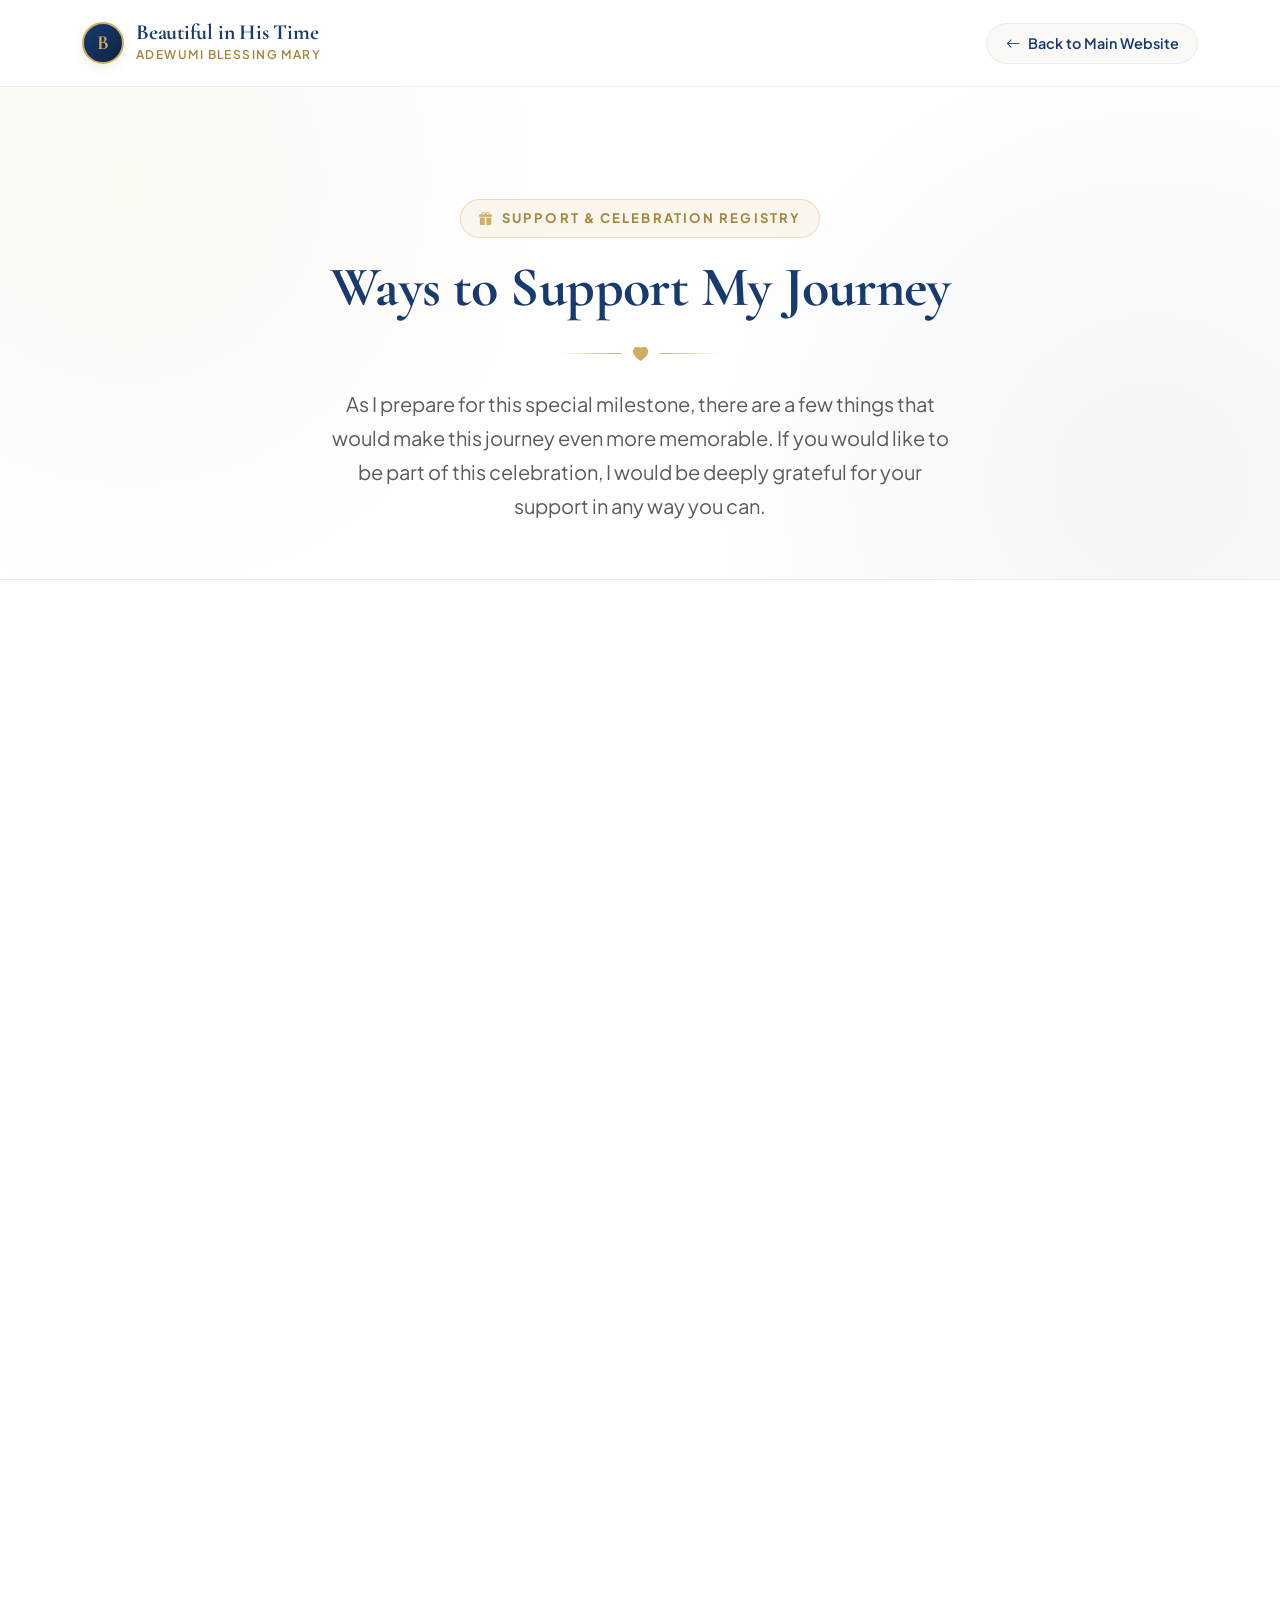
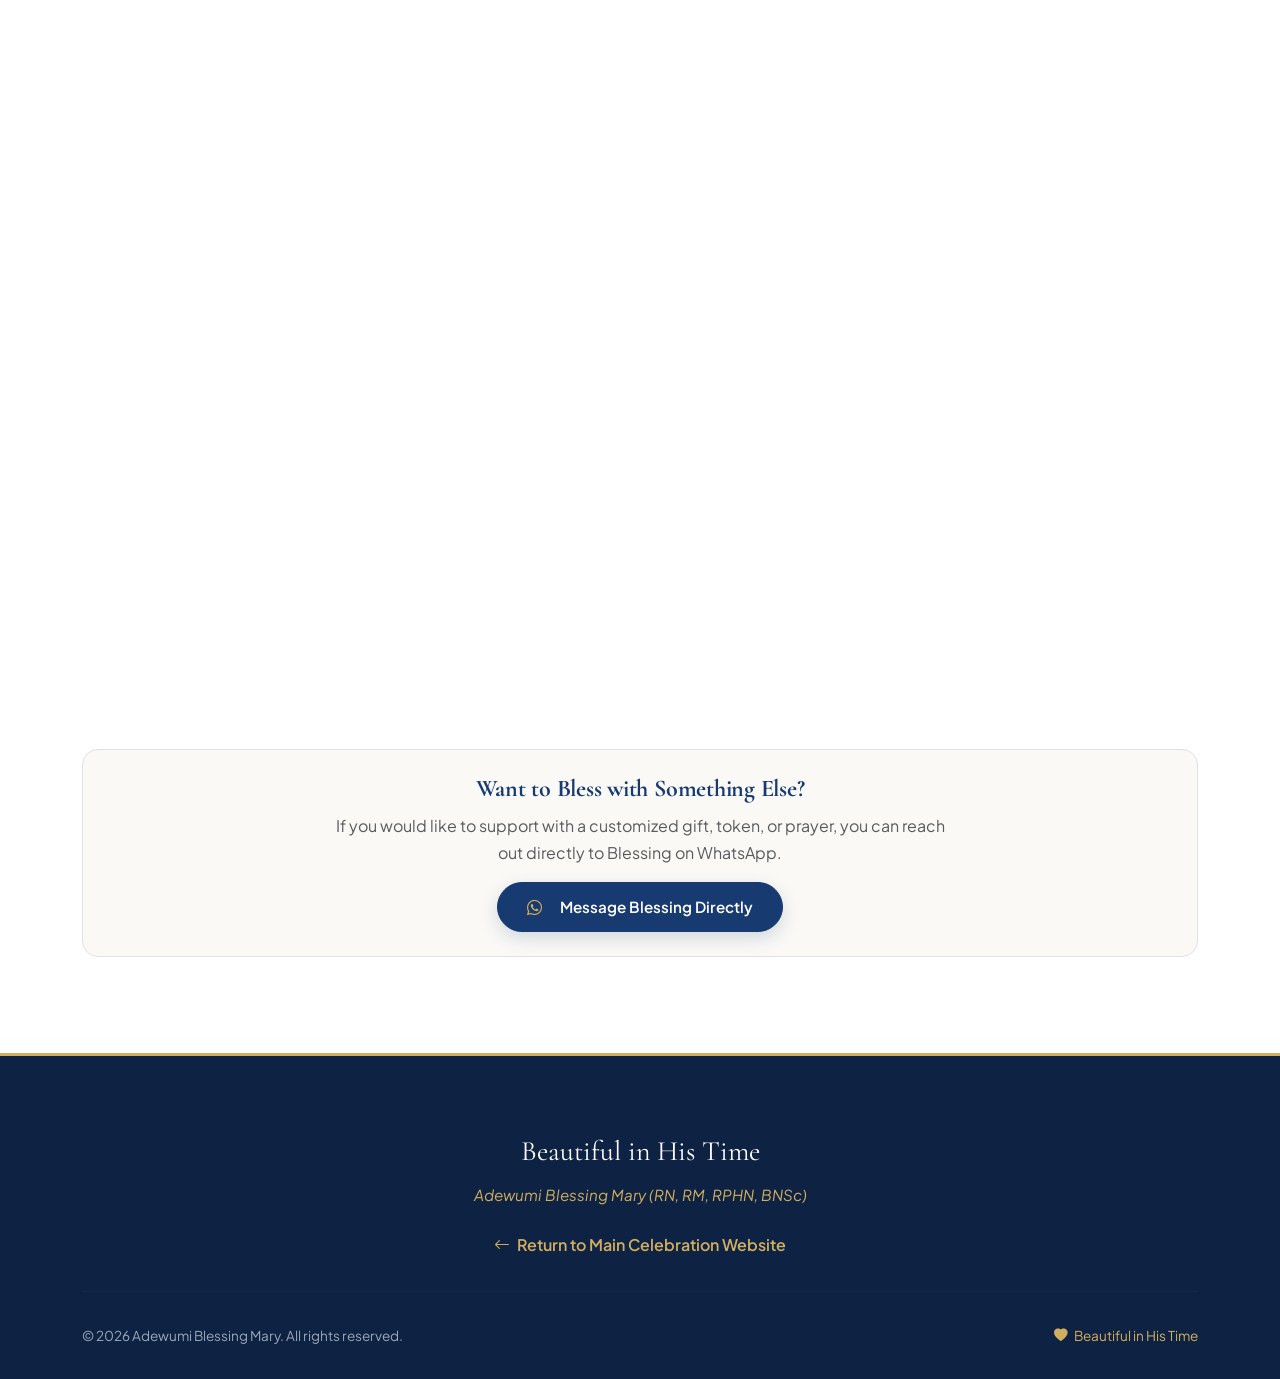
==== support.html @ a31c107e "Separated support from the main page to a separate page and some other edits" ====
<!DOCTYPE html>
<html lang="en">
<head>
  <meta charset="UTF-8" />
  <meta name="viewport" content="width=device-width, initial-scale=1.0" />
  <meta http-equiv="X-UA-Compatible" content="ie=edge" />

  <title>Ways to Support My Journey | Adewumi Blessing Mary (RN, RM, RPHN, BNSc)</title>
  <meta name="description" content="Support registry for Adewumi Blessing Mary as she prepares for her Nursing Induction Ceremony at LAUTECH in November 2026." />

  <!-- Open Graph Meta Tags -->
  <meta property="og:type" content="website" />
  <meta property="og:title" content="Ways to Support My Journey — Adewumi Blessing Mary" />
  <meta property="og:description" content="Ways to support Adewumi Blessing Mary as she prepares for her Nursing Induction Ceremony in November 2026." />
  <meta property="og:image" content="https://images.unsplash.com/photo-1573496359142-b8d87734a5a2?auto=format&fit=crop&w=1200&q=80" />

  <!-- Google Fonts: Cormorant Garamond, Playfair Display & Plus Jakarta Sans -->
  <link rel="preconnect" href="https://fonts.googleapis.com" />
  <link rel="preconnect" href="https://fonts.gstatic.com" crossorigin />
  <link href="https://fonts.googleapis.com/css2?family=Cormorant+Garamond:ital,wght@0,500;0,600;0,700;1,400;1,600;1,700&family=Playfair+Display:ital,wght@0,600;0,700;1,400;1,600&family=Plus+Jakarta+Sans:wght@400;500;600;700;800&display=swap" rel="stylesheet" />

  <!-- Bootstrap 5 CSS -->
  <link href="https://cdn.jsdelivr.net/npm/bootstrap@5.3.3/dist/css/bootstrap.min.css" rel="stylesheet" integrity="sha384-QWTKZyjpPEjISv5WaRU9OFeRpok6YctnYmDr5pNlyT2bRjXh0JMhjY6hW+ALEwIH" crossorigin="anonymous" />
  
  <!-- Bootstrap Icons -->
  <link rel="stylesheet" href="https://cdn.jsdelivr.net/npm/bootstrap-icons@1.11.3/font/bootstrap-icons.min.css" />

  <!-- Custom Stylesheet -->
  <link rel="stylesheet" href="assets/css/style.css" />
</head>
<body class="bg-white">

  <!-- ====================================================================
       1. NAVIGATION / TOP BAR
       ==================================================================== -->
  <nav class="navbar navbar-expand-lg navbar-custom sticky-top">
    <div class="container">
      <a class="navbar-brand navbar-brand-wrapper" href="index.html">
        <span class="brand-monogram">B</span>
        <div>
          <span class="brand-text-title d-block">Beautiful in His Time</span>
          <span class="brand-text-sub d-block">Adewumi Blessing Mary</span>
        </div>
      </a>

      <!-- Link back to Main Website -->
      <div class="ms-auto">
        <a href="index.html" class="support-back-link m-0">
          <i class="bi bi-arrow-left"></i>
          <span>Back to Main Website</span>
        </a>
      </div>
    </div>
  </nav>

  <!-- ====================================================================
       2. SUPPORT PAGE HERO HEADER
       ==================================================================== -->
  <header class="support-page-hero">
    <div class="container">
      <div class="row justify-content-center">
        <div class="col-lg-9 text-center">
          <div class="section-tag mb-3">
            <i class="bi bi-gift-fill text-gold"></i>
            <span>Support &amp; Celebration Registry</span>
          </div>

          <h1 class="display-4 font-heading text-blue fw-bold mb-3">Ways to Support My Journey</h1>

          <div class="section-divider">
            <span class="line"></span>
            <i class="bi bi-heart-fill text-gold"></i>
            <span class="line"></span>
          </div>

          <p class="section-subtitle fs-5 text-muted px-md-4">
            As I prepare for this special milestone, there are a few things that would make this journey even more memorable. If you would like to be part of this celebration, I would be deeply grateful for your support in any way you can.
          </p>
        </div>
      </div>
    </div>
  </header>

  <!-- ====================================================================
       3. 13 SUPPORT ITEMS GRID
       Each card contains ONLY:
       - Item image
       - Item name
       - "Support with this Item" button (opens WhatsApp in new tab)
       ==================================================================== -->
  <main class="support-grid-section">
    <div class="container">
      <!-- Injected via JavaScript from SITE_DATA.supportItems (or static fallback) -->
      <div id="support-grid" class="row">
        <!-- Item 1: Black Heel Shoes -->
        <div class="col-xl-3 col-lg-4 col-md-6 col-sm-6 mb-4 reveal-on-scroll">
          <div class="support-card">
            <div class="support-card-img-box">
              <img 
                src="https://images.unsplash.com/photo-1515347619252-60a4bf4fff4f?auto=format&fit=crop&w=800&q=80" 
                alt="Black Heel Shoes" 
                class="support-card-img" 
                loading="lazy"
                onerror="handleImgFallback(this, 'Black Heel Shoes')"
              />
            </div>
            <div class="support-card-body">
              <h2 class="support-card-title">Black Heel Shoes</h2>
              <a 
                href="https://wa.me/2348107144535?text=Hello%20Blessing%2C%20I%20would%20love%20to%20support%20you%20with%20the%20Black%20Heel%20Shoes.%20Please%20let%20me%20know%20how%20I%20can%20proceed." 
                target="_blank" 
                rel="noopener noreferrer" 
                class="support-btn-wa"
                aria-label="Support with Black Heel Shoes on WhatsApp"
              >
                <i class="bi bi-whatsapp text-gold"></i>
                <span>Support with this Item</span>
              </a>
            </div>
          </div>
        </div>

        <!-- Item 2: Shoulder-Length Straight Wig -->
        <div class="col-xl-3 col-lg-4 col-md-6 col-sm-6 mb-4 reveal-on-scroll delay-1">
          <div class="support-card">
            <div class="support-card-img-box">
              <img 
                src="https://images.unsplash.com/photo-1522337360788-8b13dee7a37e?auto=format&fit=crop&w=800&q=80" 
                alt="Shoulder-Length Straight Wig" 
                class="support-card-img" 
                loading="lazy"
                onerror="handleImgFallback(this, 'Shoulder-Length Straight Wig')"
              />
            </div>
            <div class="support-card-body">
              <h2 class="support-card-title">Shoulder-Length Straight Wig</h2>
              <a 
                href="https://wa.me/2348107144535?text=Hello%20Blessing%2C%20I%20would%20love%20to%20support%20you%20with%20the%20Shoulder-Length%20Straight%20Wig.%20Please%20let%20me%20know%20how%20I%20can%20proceed." 
                target="_blank" 
                rel="noopener noreferrer" 
                class="support-btn-wa"
                aria-label="Support with Shoulder-Length Straight Wig on WhatsApp"
              >
                <i class="bi bi-whatsapp text-gold"></i>
                <span>Support with this Item</span>
              </a>
            </div>
          </div>
        </div>

        <!-- Item 3: Emerald Green Nursing Scrubs -->
        <div class="col-xl-3 col-lg-4 col-md-6 col-sm-6 mb-4 reveal-on-scroll delay-2">
          <div class="support-card">
            <div class="support-card-img-box">
              <img 
                src="https://images.unsplash.com/photo-1584515933487-779824d29309?auto=format&fit=crop&w=800&q=80" 
                alt="Emerald Green Nursing Scrubs" 
                class="support-card-img" 
                loading="lazy"
                onerror="handleImgFallback(this, 'Emerald Green Nursing Scrubs')"
              />
            </div>
            <div class="support-card-body">
              <h2 class="support-card-title">Emerald Green Nursing Scrubs</h2>
              <a 
                href="https://wa.me/2348107144535?text=Hello%20Blessing%2C%20I%20would%20love%20to%20support%20you%20with%20the%20Emerald%20Green%20Nursing%20Scrubs.%20Please%20let%20me%20know%20how%20I%20can%20proceed." 
                target="_blank" 
                rel="noopener noreferrer" 
                class="support-btn-wa"
                aria-label="Support with Emerald Green Nursing Scrubs on WhatsApp"
              >
                <i class="bi bi-whatsapp text-gold"></i>
                <span>Support with this Item</span>
              </a>
            </div>
          </div>
        </div>

        <!-- Item 4: Stethoscope and Sphygmomanometer -->
        <div class="col-xl-3 col-lg-4 col-md-6 col-sm-6 mb-4 reveal-on-scroll delay-3">
          <div class="support-card">
            <div class="support-card-img-box">
              <img 
                src="https://images.unsplash.com/photo-1584515979956-d9f6e5d09982?auto=format&fit=crop&w=800&q=80" 
                alt="Stethoscope and Sphygmomanometer" 
                class="support-card-img" 
                loading="lazy"
                onerror="handleImgFallback(this, 'Stethoscope and Sphygmomanometer')"
              />
            </div>
            <div class="support-card-body">
              <h2 class="support-card-title">Stethoscope and Sphygmomanometer</h2>
              <a 
                href="https://wa.me/2348107144535?text=Hello%20Blessing%2C%20I%20would%20love%20to%20support%20you%20with%20the%20Stethoscope%20and%20Sphygmomanometer.%20Please%20let%20me%20know%20how%20I%20can%20proceed." 
                target="_blank" 
                rel="noopener noreferrer" 
                class="support-btn-wa"
                aria-label="Support with Stethoscope and Sphygmomanometer on WhatsApp"
              >
                <i class="bi bi-whatsapp text-gold"></i>
                <span>Support with this Item</span>
              </a>
            </div>
          </div>
        </div>

        <!-- Item 5: Ward Sneakers -->
        <div class="col-xl-3 col-lg-4 col-md-6 col-sm-6 mb-4 reveal-on-scroll">
          <div class="support-card">
            <div class="support-card-img-box">
              <img 
                src="https://images.unsplash.com/photo-1595950653106-6c9ebd614d3a?auto=format&fit=crop&w=800&q=80" 
                alt="Ward Sneakers" 
                class="support-card-img" 
                loading="lazy"
                onerror="handleImgFallback(this, 'Ward Sneakers')"
              />
            </div>
            <div class="support-card-body">
              <h2 class="support-card-title">Ward Sneakers</h2>
              <a 
                href="https://wa.me/2348107144535?text=Hello%20Blessing%2C%20I%20would%20love%20to%20support%20you%20with%20the%20Ward%20Sneakers.%20Please%20let%20me%20know%20how%20I%20can%20proceed." 
                target="_blank" 
                rel="noopener noreferrer" 
                class="support-btn-wa"
                aria-label="Support with Ward Sneakers on WhatsApp"
              >
                <i class="bi bi-whatsapp text-gold"></i>
                <span>Support with this Item</span>
              </a>
            </div>
          </div>
        </div>

        <!-- Item 6: Ready-to-Wear Gown -->
        <div class="col-xl-3 col-lg-4 col-md-6 col-sm-6 mb-4 reveal-on-scroll delay-1">
          <div class="support-card">
            <div class="support-card-img-box">
              <img 
                src="https://images.unsplash.com/photo-1595777457583-95e059d581b8?auto=format&fit=crop&w=800&q=80" 
                alt="Ready-to-Wear Gown" 
                class="support-card-img" 
                loading="lazy"
                onerror="handleImgFallback(this, 'Ready-to-Wear Gown')"
              />
            </div>
            <div class="support-card-body">
              <h2 class="support-card-title">Ready-to-Wear Gown</h2>
              <a 
                href="https://wa.me/2348107144535?text=Hello%20Blessing%2C%20I%20would%20love%20to%20support%20you%20with%20the%20Ready-to-Wear%20Gown.%20Please%20let%20me%20know%20how%20I%20can%20proceed." 
                target="_blank" 
                rel="noopener noreferrer" 
                class="support-btn-wa"
                aria-label="Support with Ready-to-Wear Gown on WhatsApp"
              >
                <i class="bi bi-whatsapp text-gold"></i>
                <span>Support with this Item</span>
              </a>
            </div>
          </div>
        </div>

        <!-- Item 7: Smart Wristwatch -->
        <div class="col-xl-3 col-lg-4 col-md-6 col-sm-6 mb-4 reveal-on-scroll delay-2">
          <div class="support-card">
            <div class="support-card-img-box">
              <img 
                src="https://images.unsplash.com/photo-1523275335684-37898b6baf30?auto=format&fit=crop&w=800&q=80" 
                alt="Smart Wristwatch" 
                class="support-card-img" 
                loading="lazy"
                onerror="handleImgFallback(this, 'Smart Wristwatch')"
              />
            </div>
            <div class="support-card-body">
              <h2 class="support-card-title">Smart Wristwatch</h2>
              <a 
                href="https://wa.me/2348107144535?text=Hello%20Blessing%2C%20I%20would%20love%20to%20support%20you%20with%20the%20Smart%20Wristwatch.%20Please%20let%20me%20know%20how%20I%20can%20proceed." 
                target="_blank" 
                rel="noopener noreferrer" 
                class="support-btn-wa"
                aria-label="Support with Smart Wristwatch on WhatsApp"
              >
                <i class="bi bi-whatsapp text-gold"></i>
                <span>Support with this Item</span>
              </a>
            </div>
          </div>
        </div>

        <!-- Item 8: Nursing Licence Fee -->
        <div class="col-xl-3 col-lg-4 col-md-6 col-sm-6 mb-4 reveal-on-scroll delay-3">
          <div class="support-card">
            <div class="support-card-img-box">
              <img 
                src="https://images.unsplash.com/photo-1450133064473-71024230f91b?auto=format&fit=crop&w=800&q=80" 
                alt="Nursing Licence Fee" 
                class="support-card-img" 
                loading="lazy"
                onerror="handleImgFallback(this, 'Nursing Licence Fee')"
              />
            </div>
            <div class="support-card-body">
              <h2 class="support-card-title">Nursing Licence Fee</h2>
              <a 
                href="https://wa.me/2348107144535?text=Hello%20Blessing%2C%20I%20would%20love%20to%20support%20you%20with%20the%20Nursing%20Licence%20Fee.%20Please%20let%20me%20know%20how%20I%20can%20proceed." 
                target="_blank" 
                rel="noopener noreferrer" 
                class="support-btn-wa"
                aria-label="Support with Nursing Licence Fee on WhatsApp"
              >
                <i class="bi bi-whatsapp text-gold"></i>
                <span>Support with this Item</span>
              </a>
            </div>
          </div>
        </div>

        <!-- Item 9: Graduation Fee -->
        <div class="col-xl-3 col-lg-4 col-md-6 col-sm-6 mb-4 reveal-on-scroll">
          <div class="support-card">
            <div class="support-card-img-box">
              <img 
                src="https://images.unsplash.com/photo-1627556704290-2b1f5853ff78?auto=format&fit=crop&w=800&q=80" 
                alt="Graduation Fee" 
                class="support-card-img" 
                loading="lazy"
                onerror="handleImgFallback(this, 'Graduation Fee')"
              />
            </div>
            <div class="support-card-body">
              <h2 class="support-card-title">Graduation Fee</h2>
              <a 
                href="https://wa.me/2348107144535?text=Hello%20Blessing%2C%20I%20would%20love%20to%20support%20you%20with%20the%20Graduation%20Fee.%20Please%20let%20me%20know%20how%20I%20can%20proceed." 
                target="_blank" 
                rel="noopener noreferrer" 
                class="support-btn-wa"
                aria-label="Support with Graduation Fee on WhatsApp"
              >
                <i class="bi bi-whatsapp text-gold"></i>
                <span>Support with this Item</span>
              </a>
            </div>
          </div>
        </div>

        <!-- Item 10: Send-Forth Project Fee -->
        <div class="col-xl-3 col-lg-4 col-md-6 col-sm-6 mb-4 reveal-on-scroll delay-1">
          <div class="support-card">
            <div class="support-card-img-box">
              <img 
                src="https://images.unsplash.com/photo-1511632765486-a01980e01a18?auto=format&fit=crop&w=800&q=80" 
                alt="Send-Forth Project Fee" 
                class="support-card-img" 
                loading="lazy"
                onerror="handleImgFallback(this, 'Send-Forth Project Fee')"
              />
            </div>
            <div class="support-card-body">
              <h2 class="support-card-title">Send-Forth Project Fee</h2>
              <a 
                href="https://wa.me/2348107144535?text=Hello%20Blessing%2C%20I%20would%20love%20to%20support%20you%20with%20the%20Send-Forth%20Project%20Fee.%20Please%20let%20me%20know%20how%20I%20can%20proceed." 
                target="_blank" 
                rel="noopener noreferrer" 
                class="support-btn-wa"
                aria-label="Support with Send-Forth Project Fee on WhatsApp"
              >
                <i class="bi bi-whatsapp text-gold"></i>
                <span>Support with this Item</span>
              </a>
            </div>
          </div>
        </div>

        <!-- Item 11: Photography -->
        <div class="col-xl-3 col-lg-4 col-md-6 col-sm-6 mb-4 reveal-on-scroll delay-2">
          <div class="support-card">
            <div class="support-card-img-box">
              <img 
                src="https://images.unsplash.com/photo-1516035069371-29a1b244cc32?auto=format&fit=crop&w=800&q=80" 
                alt="Photography" 
                class="support-card-img" 
                loading="lazy"
                onerror="handleImgFallback(this, 'Photography')"
              />
            </div>
            <div class="support-card-body">
              <h2 class="support-card-title">Photography</h2>
              <a 
                href="https://wa.me/2348107144535?text=Hello%20Blessing%2C%20I%20would%20love%20to%20support%20you%20with%20Photography.%20Please%20let%20me%20know%20how%20I%20can%20proceed." 
                target="_blank" 
                rel="noopener noreferrer" 
                class="support-btn-wa"
                aria-label="Support with Photography on WhatsApp"
              >
                <i class="bi bi-whatsapp text-gold"></i>
                <span>Support with this Item</span>
              </a>
            </div>
          </div>
        </div>

        <!-- Item 12: Feeding -->
        <div class="col-xl-3 col-lg-4 col-md-6 col-sm-6 mb-4 reveal-on-scroll delay-3">
          <div class="support-card">
            <div class="support-card-img-box">
              <img 
                src="https://images.unsplash.com/photo-1555244162-803834f70033?auto=format&fit=crop&w=800&q=80" 
                alt="Feeding" 
                class="support-card-img" 
                loading="lazy"
                onerror="handleImgFallback(this, 'Feeding')"
              />
            </div>
            <div class="support-card-body">
              <h2 class="support-card-title">Feeding</h2>
              <a 
                href="https://wa.me/2348107144535?text=Hello%20Blessing%2C%20I%20would%20love%20to%20support%20you%20with%20Feeding.%20Please%20let%20me%20know%20how%20I%20can%20proceed." 
                target="_blank" 
                rel="noopener noreferrer" 
                class="support-btn-wa"
                aria-label="Support with Feeding on WhatsApp"
              >
                <i class="bi bi-whatsapp text-gold"></i>
                <span>Support with this Item</span>
              </a>
            </div>
          </div>
        </div>

        <!-- Item 13: Jotter Souvenir -->
        <div class="col-xl-3 col-lg-4 col-md-6 col-sm-6 mb-4 reveal-on-scroll">
          <div class="support-card">
            <div class="support-card-img-box">
              <img 
                src="https://images.unsplash.com/photo-1544716278-ca5e3f4abd8c?auto=format&fit=crop&w=800&q=80" 
                alt="Jotter Souvenir" 
                class="support-card-img" 
                loading="lazy"
                onerror="handleImgFallback(this, 'Jotter Souvenir')"
              />
            </div>
            <div class="support-card-body">
              <h2 class="support-card-title">Jotter Souvenir</h2>
              <a 
                href="https://wa.me/2348107144535?text=Hello%20Blessing%2C%20I%20would%20love%20to%20support%20you%20with%20the%20Jotter%20Souvenir.%20Please%20let%20me%20know%20how%20I%20can%20proceed." 
                target="_blank" 
                rel="noopener noreferrer" 
                class="support-btn-wa"
                aria-label="Support with Jotter Souvenir on WhatsApp"
              >
                <i class="bi bi-whatsapp text-gold"></i>
                <span>Support with this Item</span>
              </a>
            </div>
          </div>
        </div>

      </div>

      <!-- General Blessing Note -->
      <div class="text-center mt-5 p-4 rounded-4 bg-subtle border">
        <h3 class="font-heading text-blue fs-4 mb-2">Want to Bless with Something Else?</h3>
        <p class="text-muted mb-3" style="max-width: 620px; margin: 0 auto;">
          If you would like to support with a customized gift, token, or prayer, you can reach out directly to Blessing on WhatsApp.
        </p>
        <a 
          href="https://wa.me/2348107144535?text=Hello%20Blessing%2C%20I%20would%20love%20to%20support%20and%20congratulate%20you%20for%20your%20nursing%20induction!" 
          target="_blank" 
          rel="noopener noreferrer" 
          class="btn btn-primary-blue"
        >
          <i class="bi bi-whatsapp text-gold me-2"></i>
          <span>Message Blessing Directly</span>
        </a>
      </div>
    </div>
  </main>

  <!-- ====================================================================
       4. FOOTER
       ==================================================================== -->
  <footer class="footer-custom">
    <div class="container text-center">
      <div class="footer-brand">Beautiful in His Time</div>
      <div class="footer-tagline">Adewumi Blessing Mary (RN, RM, RPHN, BNSc)</div>
      
      <div class="my-3">
        <a href="index.html" class="text-gold text-decoration-none fw-semibold">
          <i class="bi bi-arrow-left me-1"></i> Return to Main Celebration Website
        </a>
      </div>

      <hr class="footer-divider" />

      <div class="footer-bottom">
        <div>
          &copy; 2026 Adewumi Blessing Mary. All rights reserved.
        </div>
        <div class="text-gold">
          <i class="bi bi-heart-fill me-1"></i> Beautiful in His Time
        </div>
      </div>
    </div>
  </footer>

  <!-- Back to top button -->
  <button id="backToTopBtn" class="back-to-top" title="Back to top" aria-label="Back to top">
    <i class="bi bi-arrow-up"></i>
  </button>

  <!-- Global Toast Element -->
  <div id="globalToast" class="custom-toast" role="alert" aria-live="polite">
    <i class="bi bi-check-circle-fill"></i>
    <span id="globalToastText">Copied to clipboard!</span>
  </div>

  <!-- Bootstrap 5 Bundle JS -->
  <script src="https://cdn.jsdelivr.net/npm/bootstrap@5.3.3/dist/js/bootstrap.bundle.min.js" integrity="sha384-YvpcrYf0tY3lHB60NNkmXc5s9fDVZLESaAA55NDzOxhy9GkcIdslK1eN7N6jIeHz" crossorigin="anonymous"></script>

  <!-- Site Content & Configuration Data -->
  <script src="assets/js/data.js"></script>

  <!-- Application Logic -->
  <script src="assets/js/main.js"></script>
</body>
</html>
---- assets/css/style.css ----
/**
 * ====================================================================
 * BEAUTIFUL IN HIS TIME - NURSING INDUCTION CELEBRATION WEBSITE
 * Custom Stylesheet
 * 
 * Brand Colors:
 * - White: #FFFFFF
 * - Gold: #D1AD61 (Hover: #b89344, Light: #fbf7ee)
 * - Deep Blue: #173B70 (Dark: #0E2343, Hover: #1e4b8f)
 * ====================================================================
 */

:root {
  --color-white: #FFFFFF;
  --color-gold: #D1AD61;
  --color-gold-hover: #BF9B50;
  --color-gold-dark: #A68439;
  --color-gold-light: #FBF7EE;
  --color-gold-glow: rgba(209, 173, 97, 0.25);
  --color-blue: #173B70;
  --color-blue-hover: #1E4B8F;
  --color-blue-dark: #0E2343;
  --color-blue-light: #F2F6FB;
  --color-blue-glow: rgba(23, 59, 112, 0.12);
  --color-text-main: #2C353F;
  --color-text-muted: #5D6A78;
  --color-bg-subtle: #FAF9F6;
  --color-bg-cream: #FCFAF6;
  --color-border: #E8ECEF;
  --color-border-gold: rgba(209, 173, 97, 0.35);

  --font-heading: 'Cormorant Garamond', Georgia, 'Times New Roman', serif;
  --font-subheading: 'Playfair Display', Georgia, serif;
  --font-body: 'Plus Jakarta Sans', -apple-system, BlinkMacSystemFont, 'Segoe UI', Roboto, sans-serif;

  --transition-base: all 0.3s cubic-bezier(0.25, 0.8, 0.25, 1);
  --transition-smooth: all 0.5s cubic-bezier(0.16, 1, 0.3, 1);
  --shadow-sm: 0 4px 12px rgba(23, 59, 112, 0.05);
  --shadow-md: 0 10px 30px rgba(23, 59, 112, 0.08);
  --shadow-lg: 0 20px 45px rgba(23, 59, 112, 0.12);
  --shadow-gold: 0 12px 35px rgba(209, 173, 97, 0.2);
}

/* --------------------------------------------------------------------
   1. GLOBAL & BASE STYLES
   -------------------------------------------------------------------- */
html {
  scroll-behavior: smooth;
  scroll-padding-top: 80px;
}

body {
  font-family: var(--font-body);
  color: var(--color-text-main);
  background-color: var(--color-white);
  line-height: 1.7;
  overflow-x: hidden;
  -webkit-font-smoothing: antialiased;
}

h1, h2, h3, h4, h5, h6 {
  font-family: var(--font-heading);
  color: var(--color-blue);
  font-weight: 700;
  letter-spacing: -0.01em;
  line-height: 1.25;
}

p {
  margin-bottom: 1.2rem;
  color: var(--color-text-muted);
}

a {
  text-decoration: none;
  color: var(--color-blue);
  transition: var(--transition-base);
}

a:hover {
  color: var(--color-gold-dark);
}

img {
  max-width: 100%;
  height: auto;
  display: block;
}

::selection {
  background-color: var(--color-gold);
  color: var(--color-blue-dark);
}

/* --------------------------------------------------------------------
   2. REUSABLE UTILITY & DECORATIVE CLASSES
   -------------------------------------------------------------------- */
.font-heading {
  font-family: var(--font-heading);
}

.font-subheading {
  font-family: var(--font-subheading);
}

.text-gold {
  color: var(--color-gold) !important;
}

.text-blue {
  color: var(--color-blue) !important;
}

.text-blue-dark {
  color: var(--color-blue-dark) !important;
}

.bg-gold-light {
  background-color: var(--color-gold-light);
}

.bg-blue-light {
  background-color: var(--color-blue-light);
}

.bg-subtle {
  background-color: var(--color-bg-subtle);
}

.bg-cream {
  background-color: var(--color-bg-cream);
}

/* Section Header Component */
.section-header {
  margin-bottom: 3.5rem;
  position: relative;
}

.section-tag {
  display: inline-flex;
  align-items: center;
  gap: 0.5rem;
  font-size: 0.82rem;
  text-transform: uppercase;
  letter-spacing: 0.16em;
  font-weight: 700;
  color: var(--color-gold-dark);
  background-color: var(--color-gold-light);
  padding: 0.45rem 1.1rem;
  border-radius: 50px;
  border: 1px solid var(--color-border-gold);
  margin-bottom: 1rem;
}

.section-title {
  font-size: clamp(2rem, 4vw, 3rem);
  color: var(--color-blue);
  margin-bottom: 1rem;
}

.section-divider {
  display: flex;
  align-items: center;
  justify-content: center;
  gap: 0.75rem;
  margin: 1.25rem auto;
}

.section-divider .line {
  height: 1px;
  width: 60px;
  background: linear-gradient(90deg, transparent, var(--color-gold));
}

.section-divider .line:last-child {
  background: linear-gradient(90deg, var(--color-gold), transparent);
}

.section-divider i {
  color: var(--color-gold);
  font-size: 0.95rem;
}

.section-subtitle {
  font-size: 1.1rem;
  color: var(--color-text-muted);
  max-width: 680px;
  margin: 0 auto;
}

/* Custom Buttons */
.btn-primary-blue {
  background-color: var(--color-blue);
  color: var(--color-white);
  border: 1.5px solid var(--color-blue);
  padding: 0.8rem 1.85rem;
  font-weight: 600;
  font-size: 0.95rem;
  border-radius: 50px;
  display: inline-flex;
  align-items: center;
  justify-content: center;
  gap: 0.6rem;
  box-shadow: 0 6px 18px rgba(23, 59, 112, 0.18);
  transition: var(--transition-base);
}

.btn-primary-blue:hover {
  background-color: var(--color-blue-hover);
  color: var(--color-white);
  border-color: var(--color-blue-hover);
  transform: translateY(-2px);
  box-shadow: 0 10px 24px rgba(23, 59, 112, 0.25);
}

.btn-accent-gold {
  background: linear-gradient(135deg, #D1AD61, #C49E4F);
  color: #173B70;
  font-weight: 700;
  border: 1.5px solid #D1AD61;
  padding: 0.8rem 1.85rem;
  font-size: 0.95rem;
  border-radius: 50px;
  display: inline-flex;
  align-items: center;
  justify-content: center;
  gap: 0.6rem;
  box-shadow: 0 6px 20px rgba(209, 173, 97, 0.28);
  transition: var(--transition-base);
}

.btn-accent-gold:hover {
  background: linear-gradient(135deg, #C49E4F, #B58F40);
  color: #0E2343;
  border-color: #B58F40;
  transform: translateY(-2px);
  box-shadow: 0 10px 26px rgba(209, 173, 97, 0.38);
}

.btn-outline-gold {
  background-color: transparent;
  color: var(--color-gold-dark);
  border: 1.5px solid var(--color-gold);
  padding: 0.8rem 1.85rem;
  font-weight: 600;
  font-size: 0.95rem;
  border-radius: 50px;
  display: inline-flex;
  align-items: center;
  justify-content: center;
  gap: 0.6rem;
  transition: var(--transition-base);
}

.btn-outline-gold:hover {
  background-color: var(--color-gold);
  color: var(--color-blue-dark);
  transform: translateY(-2px);
  box-shadow: var(--shadow-gold);
}

.btn-outline-blue {
  background-color: transparent;
  color: var(--color-blue);
  border: 1.5px solid var(--color-blue);
  padding: 0.8rem 1.85rem;
  font-weight: 600;
  font-size: 0.95rem;
  border-radius: 50px;
  display: inline-flex;
  align-items: center;
  justify-content: center;
  gap: 0.6rem;
  transition: var(--transition-base);
}

.btn-outline-blue:hover {
  background-color: var(--color-blue);
  color: var(--color-white);
  transform: translateY(-2px);
  box-shadow: 0 8px 20px rgba(23, 59, 112, 0.15);
}

/* --------------------------------------------------------------------
   3. NAVIGATION BAR
   -------------------------------------------------------------------- */
.navbar-custom {
  background-color: rgba(255, 255, 255, 0.92);
  backdrop-filter: blur(14px);
  -webkit-backdrop-filter: blur(14px);
  border-bottom: 1px solid rgba(232, 236, 239, 0.8);
  padding: 1rem 0;
  transition: var(--transition-base);
  z-index: 1040;
}

.navbar-custom.scrolled {
  padding: 0.65rem 0;
  background-color: rgba(255, 255, 255, 0.98);
  box-shadow: 0 8px 25px rgba(23, 59, 112, 0.07);
  border-bottom-color: var(--color-border-gold);
}

.navbar-brand-wrapper {
  display: flex;
  align-items: center;
  gap: 0.75rem;
}

.brand-monogram {
  width: 42px;
  height: 42px;
  border-radius: 50%;
  background: linear-gradient(135deg, var(--color-blue), var(--color-blue-dark));
  border: 2px solid var(--color-gold);
  display: flex;
  align-items: center;
  justify-content: center;
  color: var(--color-gold);
  font-family: var(--font-heading);
  font-weight: 700;
  font-size: 1.25rem;
  box-shadow: 0 4px 10px rgba(209, 173, 97, 0.2);
}

.brand-text-title {
  font-family: var(--font-heading);
  font-weight: 700;
  font-size: 1.35rem;
  color: var(--color-blue);
  line-height: 1.1;
  letter-spacing: -0.01em;
}

.brand-text-sub {
  font-size: 0.75rem;
  color: var(--color-gold-dark);
  letter-spacing: 0.12em;
  text-transform: uppercase;
  font-weight: 600;
}

.nav-link-custom {
  color: var(--color-blue);
  font-weight: 500;
  font-size: 0.95rem;
  padding: 0.5rem 0.9rem !important;
  position: relative;
  transition: var(--transition-base);
}

.nav-link-custom:hover,
.nav-link-custom.active {
  color: var(--color-gold-dark);
}

.nav-link-custom::after {
  content: '';
  position: absolute;
  bottom: 0px;
  left: 50%;
  width: 0;
  height: 2px;
  background-color: var(--color-gold);
  transition: var(--transition-base);
  transform: translateX(-50%);
  border-radius: 2px;
}

.nav-link-custom:hover::after,
.nav-link-custom.active::after {
  width: 60%;
}

.navbar-toggler {
  border: 1px solid var(--color-gold);
  padding: 0.45rem 0.65rem;
  color: var(--color-blue);
  border-radius: 8px;
}

.navbar-toggler:focus {
  box-shadow: 0 0 0 3px var(--color-gold-glow);
}

.navbar-toggler i {
  font-size: 1.4rem;
  color: var(--color-blue);
}

/* --------------------------------------------------------------------
   4. HERO SECTION
   -------------------------------------------------------------------- */
.hero-section {
  position: relative;
  padding: 6.5rem 0 5rem;
  background: radial-gradient(circle at 10% 20%, rgba(209, 173, 97, 0.08) 0%, transparent 40%),
              radial-gradient(circle at 90% 80%, rgba(23, 59, 112, 0.05) 0%, transparent 40%),
              #FFFFFF;
  overflow: hidden;
}

.hero-subheading-badge {
  display: inline-flex;
  align-items: center;
  gap: 0.5rem;
  background-color: var(--color-gold-light);
  border: 1px solid var(--color-border-gold);
  color: var(--color-gold-dark);
  padding: 0.45rem 1.1rem;
  border-radius: 50px;
  font-size: 0.85rem;
  font-weight: 700;
  letter-spacing: 0.12em;
  text-transform: uppercase;
  margin-bottom: 1.25rem;
}

.hero-main-heading {
  font-size: clamp(2.6rem, 5.5vw, 4.3rem);
  color: var(--color-blue);
  font-weight: 700;
  line-height: 1.12;
  margin-bottom: 0.75rem;
}

.hero-supporting-title {
  font-family: var(--font-subheading);
  font-size: clamp(1.4rem, 2.5vw, 1.9rem);
  font-weight: 400;
  font-style: italic;
  color: var(--color-gold-dark);
  margin-bottom: 1.25rem;
}

.hero-name-badge {
  display: inline-block;
  padding: 0.35rem 0;
  border-top: 1.5px solid var(--color-border-gold);
  border-bottom: 1.5px solid var(--color-border-gold);
  margin-bottom: 1.25rem;
}

.hero-name-badge h2 {
  font-size: 1.35rem;
  letter-spacing: 0.18em;
  font-weight: 800;
  color: var(--color-blue-dark);
  margin: 0;
  text-transform: uppercase;
}

.credentials-wrapper {
  display: flex;
  flex-wrap: wrap;
  gap: 0.6rem;
  margin-bottom: 1.75rem;
}

.credential-pill {
  display: inline-flex;
  align-items: center;
  gap: 0.35rem;
  background-color: #FFFFFF;
  border: 1.5px solid var(--color-gold);
  color: var(--color-blue);
  font-weight: 700;
  font-size: 0.82rem;
  padding: 0.35rem 0.85rem;
  border-radius: 50px;
  box-shadow: 0 3px 8px rgba(209, 173, 97, 0.15);
  transition: var(--transition-base);
  cursor: default;
}

.credential-pill:hover {
  background-color: var(--color-gold);
  color: var(--color-blue-dark);
  transform: translateY(-2px);
}

.hero-lead-text {
  font-size: 1.12rem;
  color: var(--color-text-muted);
  line-height: 1.8;
  max-width: 580px;
  margin-bottom: 2.25rem;
}

.hero-actions {
  display: flex;
  flex-wrap: wrap;
  gap: 1rem;
}

/* Hero Portrait Frame */
.hero-image-container {
  position: relative;
  padding: 1.5rem;
}

.hero-image-frame {
  position: relative;
  border-radius: 24px;
  overflow: hidden;
  box-shadow: var(--shadow-lg);
  border: 3px solid #FFFFFF;
  background-color: #FFFFFF;
}

.hero-image-frame::before {
  content: '';
  position: absolute;
  inset: 0;
  border: 1px solid var(--color-border-gold);
  border-radius: 22px;
  z-index: 2;
  pointer-events: none;
}

.hero-image {
  width: 100%;
  aspect-ratio: 4 / 5;
  object-fit: cover;
  object-position: center 25%;
  transition: var(--transition-smooth);
}

.hero-image-frame:hover .hero-image {
  transform: scale(1.02);
}

.hero-accent-circle {
  position: absolute;
  top: -10px;
  right: -10px;
  width: 120px;
  height: 120px;
  border: 2px dashed var(--color-gold);
  border-radius: 50%;
  z-index: 0;
  opacity: 0.6;
}

.hero-accent-card {
  position: absolute;
  bottom: 0px;
  left: 0px;
  background: rgba(255, 255, 255, 0.95);
  backdrop-filter: blur(10px);
  border: 1px solid var(--color-border-gold);
  border-radius: 16px;
  padding: 0.9rem 1.25rem;
  box-shadow: var(--shadow-md);
  z-index: 3;
  display: flex;
  align-items: center;
  gap: 0.85rem;
  max-width: 260px;
}

.hero-accent-card i {
  font-size: 1.75rem;
  color: var(--color-gold);
}

.hero-accent-title {
  font-weight: 700;
  font-size: 0.85rem;
  color: var(--color-blue);
  line-height: 1.2;
}

.hero-accent-desc {
  font-size: 0.72rem;
  color: var(--color-text-muted);
}

.placeholder-note-badge {
  position: absolute;
  top: 2rem;
  left: 2.2rem;
  z-index: 4;
  background-color: rgba(14, 35, 67, 0.85);
  color: var(--color-gold);
  backdrop-filter: blur(8px);
  padding: 0.35rem 0.85rem;
  border-radius: 50px;
  font-size: 0.7rem;
  font-weight: 600;
  letter-spacing: 0.05em;
  border: 1px solid rgba(209, 173, 97, 0.4);
}

/* --------------------------------------------------------------------
   5. SCRIPTURE BANNER
   -------------------------------------------------------------------- */
.scripture-strip {
  background: linear-gradient(135deg, var(--color-blue-dark), var(--color-blue));
  color: var(--color-white);
  padding: 2.5rem 0;
  position: relative;
  border-top: 2px solid var(--color-gold);
  border-bottom: 2px solid var(--color-gold);
}

.scripture-quote-text {
  font-family: var(--font-heading);
  font-size: clamp(1.35rem, 2.5vw, 1.85rem);
  font-weight: 400;
  font-style: italic;
  color: var(--color-gold-light);
  margin-bottom: 0.35rem;
}

.scripture-citation {
  font-size: 0.85rem;
  font-weight: 700;
  color: var(--color-gold);
  letter-spacing: 0.15em;
  text-transform: uppercase;
}

/* --------------------------------------------------------------------
   6. MY STORY SECTION
   -------------------------------------------------------------------- */
.story-section {
  padding: 6rem 0;
  background-color: #FFFFFF;
}

.story-lead-quote {
  font-family: var(--font-heading);
  font-size: 1.45rem;
  color: var(--color-blue);
  font-style: italic;
  border-left: 3px solid var(--color-gold);
  padding-left: 1.25rem;
  margin-bottom: 2rem;
  line-height: 1.5;
}

.story-narrative-card {
  background-color: #FFFFFF;
  border: 1px solid var(--color-border);
  border-radius: 20px;
  padding: 2.5rem;
  box-shadow: var(--shadow-sm);
  position: relative;
}

.story-narrative-card::after {
  content: '';
  position: absolute;
  top: 0;
  left: 3rem;
  right: 3rem;
  height: 3px;
  background: linear-gradient(90deg, transparent, var(--color-gold), transparent);
}

.story-narrative-text p {
  font-size: 1.05rem;
  line-height: 1.9;
  color: #3B4654;
  margin-bottom: 1.35rem;
}

.story-narrative-text p:last-child {
  margin-bottom: 0;
}

.highlight-faith {
  color: var(--color-blue-dark);
  font-weight: 600;
}

/* Journey Milestones */
.milestones-wrapper {
  margin-top: 3.5rem;
}

.milestone-card {
  background: var(--color-bg-subtle);
  border: 1px solid var(--color-border);
  border-radius: 16px;
  padding: 1.75rem 1.5rem;
  transition: var(--transition-base);
  height: 100%;
  position: relative;
}

.milestone-card:hover {
  transform: translateY(-5px);
  border-color: var(--color-gold);
  background-color: #FFFFFF;
  box-shadow: var(--shadow-md);
}

.milestone-icon-wrapper {
  width: 52px;
  height: 52px;
  border-radius: 14px;
  background: linear-gradient(135deg, var(--color-blue-light), var(--color-gold-light));
  border: 1px solid var(--color-border-gold);
  display: flex;
  align-items: center;
  justify-content: center;
  color: var(--color-blue);
  font-size: 1.4rem;
  margin-bottom: 1.25rem;
}

.milestone-phase {
  font-size: 0.75rem;
  text-transform: uppercase;
  letter-spacing: 0.14em;
  font-weight: 700;
  color: var(--color-gold-dark);
  margin-bottom: 0.35rem;
}

.milestone-title {
  font-size: 1.25rem;
  color: var(--color-blue);
  margin-bottom: 0.65rem;
}

.milestone-desc {
  font-size: 0.92rem;
  color: var(--color-text-muted);
  line-height: 1.6;
  margin-bottom: 0;
}

/* Collage Grid */
.journey-collage {
  display: grid;
  grid-template-columns: repeat(2, 1fr);
  gap: 1rem;
}

.collage-item {
  border-radius: 16px;
  overflow: hidden;
  position: relative;
  box-shadow: var(--shadow-sm);
  border: 1px solid var(--color-border);
}

.collage-item img {
  width: 100%;
  height: 100%;
  aspect-ratio: 1;
  object-fit: cover;
  transition: var(--transition-smooth);
}

.collage-item:hover img {
  transform: scale(1.06);
}

.collage-caption {
  position: absolute;
  bottom: 0;
  left: 0;
  right: 0;
  background: linear-gradient(to top, rgba(14, 35, 67, 0.9) 0%, transparent 100%);
  color: #FFFFFF;
  padding: 1.5rem 1rem 0.75rem;
  font-size: 0.78rem;
  font-weight: 600;
}

/* --------------------------------------------------------------------
   6B. PHOTO SPEAKS & MOMENTS ALONG THE WAY GALLERIES
   -------------------------------------------------------------------- */
.photo-speaks-section {
  padding: 6rem 0;
  background-color: var(--color-bg-subtle);
  border-top: 1px solid var(--color-border);
  border-bottom: 1px solid var(--color-border);
}

.photo-speaks-card {
  background: #FFFFFF;
  border: 1px solid var(--color-border);
  border-radius: 20px;
  overflow: hidden;
  box-shadow: var(--shadow-sm);
  transition: var(--transition-smooth);
  height: 100%;
  display: flex;
  flex-direction: column;
}

.photo-speaks-card:hover {
  transform: translateY(-6px);
  border-color: var(--color-gold);
  box-shadow: var(--shadow-md);
}

.photo-speaks-img-box {
  position: relative;
  width: 100%;
  aspect-ratio: 16 / 11;
  overflow: hidden;
  background-color: var(--color-blue-dark);
}

.photo-speaks-img {
  width: 100%;
  height: 100%;
  object-fit: cover;
  transition: var(--transition-smooth);
}

.photo-speaks-card:hover .photo-speaks-img {
  transform: scale(1.05);
}

.photo-speaks-tag {
  position: absolute;
  top: 1rem;
  left: 1rem;
  background: rgba(23, 59, 112, 0.88);
  backdrop-filter: blur(8px);
  color: #FFFFFF;
  font-size: 0.72rem;
  font-weight: 700;
  letter-spacing: 0.08em;
  text-transform: uppercase;
  padding: 0.35rem 0.8rem;
  border-radius: 50px;
  border: 1px solid rgba(209, 173, 97, 0.45);
  z-index: 2;
}

.photo-speaks-body {
  padding: 1.5rem 1.4rem;
  display: flex;
  flex-direction: column;
  flex-grow: 1;
  background-color: #FFFFFF;
  border-top: 1px solid rgba(209, 173, 97, 0.2);
}

.photo-speaks-caption {
  font-size: 0.95rem;
  line-height: 1.65;
  color: #3B4654;
  margin: 0;
  font-style: italic;
}

/* Moments Along The Way Gallery (Without Captions) */
.moments-gallery-section {
  padding: 6rem 0;
  background-color: #FFFFFF;
}

.moments-gallery-item {
  border-radius: 18px;
  overflow: hidden;
  box-shadow: var(--shadow-sm);
  border: 1px solid var(--color-border);
  aspect-ratio: 4 / 3;
  position: relative;
  background-color: var(--color-bg-subtle);
  transition: var(--transition-smooth);
}

.moments-gallery-item:hover {
  transform: translateY(-5px);
  border-color: var(--color-gold);
  box-shadow: var(--shadow-md);
}

.moments-gallery-img {
  width: 100%;
  height: 100%;
  object-fit: cover;
  transition: var(--transition-smooth);
}

.moments-gallery-item:hover .moments-gallery-img {
  transform: scale(1.06);
}

/* --------------------------------------------------------------------
   6C. DEDICATED SUPPORT PAGE STYLES (support.html)
   -------------------------------------------------------------------- */
.support-page-hero {
  padding: 7rem 0 3.5rem;
  background: radial-gradient(circle at 10% 20%, rgba(209, 173, 97, 0.08) 0%, transparent 40%),
              radial-gradient(circle at 90% 80%, rgba(23, 59, 112, 0.05) 0%, transparent 40%),
              #FFFFFF;
  border-bottom: 1px solid var(--color-border);
  text-align: center;
}

.support-back-link {
  display: inline-flex;
  align-items: center;
  gap: 0.5rem;
  font-weight: 600;
  font-size: 0.9rem;
  color: var(--color-blue);
  background-color: var(--color-bg-subtle);
  border: 1px solid var(--color-border);
  padding: 0.45rem 1.15rem;
  border-radius: 50px;
  margin-bottom: 1.75rem;
  transition: var(--transition-base);
}

.support-back-link:hover {
  background-color: var(--color-gold-light);
  border-color: var(--color-gold);
  color: var(--color-blue-dark);
  transform: translateX(-3px);
}

.support-grid-section {
  padding: 5rem 0 6rem;
  background-color: #FFFFFF;
}

/* Simplified Support Card (Only Image, Title, and WhatsApp Button) */
.support-card {
  background: #FFFFFF;
  border: 1px solid var(--color-border);
  border-radius: 20px;
  overflow: hidden;
  height: 100%;
  display: flex;
  flex-direction: column;
  transition: var(--transition-smooth);
  box-shadow: var(--shadow-sm);
  position: relative;
}

.support-card:hover {
  transform: translateY(-6px);
  border-color: var(--color-gold);
  box-shadow: var(--shadow-md);
}

.support-card-img-box {
  position: relative;
  width: 100%;
  aspect-ratio: 4 / 3;
  overflow: hidden;
  background-color: var(--color-bg-subtle);
}

.support-card-img {
  width: 100%;
  height: 100%;
  object-fit: cover;
  transition: var(--transition-smooth);
}

.support-card:hover .support-card-img {
  transform: scale(1.05);
}

.support-card-body {
  padding: 1.5rem 1.25rem;
  display: flex;
  flex-direction: column;
  justify-content: space-between;
  flex-grow: 1;
  text-align: center;
}

.support-card-title {
  font-family: var(--font-heading);
  font-size: 1.3rem;
  color: var(--color-blue);
  margin-bottom: 1.25rem;
  font-weight: 700;
  line-height: 1.3;
  min-height: 2.7rem;
  display: flex;
  align-items: center;
  justify-content: center;
}

.support-btn-wa {
  background-color: var(--color-blue);
  color: #FFFFFF;
  border: 1.5px solid var(--color-blue);
  border-radius: 50px;
  padding: 0.75rem 1.25rem;
  font-weight: 600;
  font-size: 0.92rem;
  display: inline-flex;
  align-items: center;
  justify-content: center;
  gap: 0.5rem;
  transition: var(--transition-base);
  text-decoration: none;
  width: 100%;
  box-shadow: 0 4px 12px rgba(23, 59, 112, 0.15);
}

.support-btn-wa:hover {
  background-color: var(--color-blue-hover);
  color: #FFFFFF;
  border-color: var(--color-blue-hover);
  transform: translateY(-2px);
  box-shadow: 0 8px 20px rgba(23, 59, 112, 0.25);
}

/* --------------------------------------------------------------------
   7. INDUCTION DETAILS SECTION
   -------------------------------------------------------------------- */
.induction-section {
  padding: 6rem 0;
  background: linear-gradient(180deg, var(--color-white) 0%, var(--color-bg-subtle) 100%);
}

.invitation-card {
  background: #FFFFFF;
  border-radius: 28px;
  border: 2px solid var(--color-border-gold);
  box-shadow: var(--shadow-lg);
  padding: 3.5rem 2.5rem;
  position: relative;
  overflow: hidden;
}

.invitation-card::before {
  content: '';
  position: absolute;
  top: 10px;
  left: 10px;
  right: 10px;
  bottom: 10px;
  border: 1px solid rgba(209, 173, 97, 0.25);
  border-radius: 20px;
  pointer-events: none;
}

.invitation-corner-accent {
  position: absolute;
  width: 32px;
  height: 32px;
  border-color: var(--color-gold);
  pointer-events: none;
}

.corner-top-left {
  top: 18px;
  left: 18px;
  border-top: 2px solid var(--color-gold);
  border-left: 2px solid var(--color-gold);
}

.corner-top-right {
  top: 18px;
  right: 18px;
  border-top: 2px solid var(--color-gold);
  border-right: 2px solid var(--color-gold);
}

.corner-bottom-left {
  bottom: 18px;
  left: 18px;
  border-bottom: 2px solid var(--color-gold);
  border-left: 2px solid var(--color-gold);
}

.corner-bottom-right {
  bottom: 18px;
  right: 18px;
  border-bottom: 2px solid var(--color-gold);
  border-right: 2px solid var(--color-gold);
}

.status-badge-unconfirmed {
  display: inline-flex;
  align-items: center;
  gap: 0.6rem;
  background-color: var(--color-gold-light);
  border: 1px solid var(--color-gold);
  color: var(--color-blue-dark);
  padding: 0.55rem 1.4rem;
  border-radius: 50px;
  font-size: 0.88rem;
  font-weight: 700;
  letter-spacing: 0.08em;
  text-transform: uppercase;
  margin-bottom: 2rem;
  box-shadow: 0 4px 14px rgba(209, 173, 97, 0.2);
}

.pulsing-dot {
  width: 9px;
  height: 9px;
  border-radius: 50%;
  background-color: var(--color-gold-dark);
  box-shadow: 0 0 0 0 rgba(209, 173, 97, 0.7);
  animation: pulseGold 2s infinite;
}

@keyframes pulseGold {
  0% {
    transform: scale(0.95);
    box-shadow: 0 0 0 0 rgba(209, 173, 97, 0.7);
  }
  70% {
    transform: scale(1);
    box-shadow: 0 0 0 8px rgba(209, 173, 97, 0);
  }
  100% {
    transform: scale(0.95);
    box-shadow: 0 0 0 0 rgba(209, 173, 97, 0);
  }
}

.event-details-grid {
  display: grid;
  grid-template-columns: repeat(auto-fit, minmax(240px, 1fr));
  gap: 1.75rem;
  margin: 2.5rem 0;
  text-align: left;
}

.event-info-box {
  background-color: var(--color-bg-subtle);
  border: 1px solid var(--color-border);
  border-radius: 16px;
  padding: 1.5rem;
  transition: var(--transition-base);
}

.event-info-box:hover {
  border-color: var(--color-gold);
  background-color: #FFFFFF;
  box-shadow: var(--shadow-sm);
}

.info-box-header {
  display: flex;
  align-items: center;
  gap: 0.75rem;
  margin-bottom: 0.75rem;
}

.info-icon-badge {
  width: 38px;
  height: 38px;
  border-radius: 10px;
  background-color: var(--color-blue);
  color: var(--color-gold);
  display: flex;
  align-items: center;
  justify-content: center;
  font-size: 1.1rem;
}

.info-label {
  font-size: 0.8rem;
  font-weight: 700;
  text-transform: uppercase;
  letter-spacing: 0.12em;
  color: var(--color-text-muted);
  margin: 0;
}

.info-value {
  font-size: 1.15rem;
  font-weight: 700;
  color: var(--color-blue);
  margin-bottom: 0.25rem;
}

.info-note {
  font-size: 0.82rem;
  color: var(--color-text-muted);
  margin: 0;
}

/* Countdown Display */
.countdown-container {
  background: linear-gradient(135deg, var(--color-blue-dark), var(--color-blue));
  border-radius: 20px;
  padding: 2.5rem 1.75rem;
  margin: 2.5rem 0 1.5rem;
  color: #FFFFFF;
  box-shadow: var(--shadow-md);
  border: 1px solid var(--color-border-gold);
}

.countdown-heading {
  font-family: var(--font-heading);
  font-size: 1.5rem;
  color: var(--color-gold-light);
  margin-bottom: 0.5rem;
}

.countdown-subnote {
  font-size: 0.85rem;
  color: rgba(255, 255, 255, 0.7);
  margin-bottom: 1.75rem;
}

.countdown-grid {
  display: flex;
  justify-content: center;
  gap: 1.25rem;
  flex-wrap: wrap;
}

.countdown-unit {
  min-width: 82px;
  background: rgba(255, 255, 255, 0.08);
  border: 1px solid rgba(209, 173, 97, 0.35);
  border-radius: 14px;
  padding: 0.85rem 0.5rem;
  text-align: center;
  backdrop-filter: blur(6px);
}

.countdown-num {
  font-family: var(--font-heading);
  font-size: 2.25rem;
  font-weight: 700;
  color: var(--color-gold);
  line-height: 1;
  display: block;
  margin-bottom: 0.35rem;
}

.countdown-label {
  font-size: 0.72rem;
  text-transform: uppercase;
  letter-spacing: 0.15em;
  color: rgba(255, 255, 255, 0.85);
  font-weight: 600;
}

.event-actions-bar {
  display: flex;
  justify-content: center;
  gap: 1rem;
  flex-wrap: wrap;
  margin-top: 2rem;
}

/* --------------------------------------------------------------------
   8. WISHLIST SECTION
   -------------------------------------------------------------------- */
.wishlist-section {
  padding: 6rem 0;
  background-color: #FFFFFF;
}

.wishlist-filter-wrapper {
  display: flex;
  justify-content: center;
  gap: 0.6rem;
  flex-wrap: wrap;
  margin-bottom: 3rem;
}

.filter-btn {
  background-color: var(--color-bg-subtle);
  border: 1px solid var(--color-border);
  color: var(--color-blue);
  font-weight: 600;
  font-size: 0.88rem;
  padding: 0.55rem 1.35rem;
  border-radius: 50px;
  transition: var(--transition-base);
  cursor: pointer;
}

.filter-btn:hover {
  background-color: var(--color-gold-light);
  border-color: var(--color-gold);
  color: var(--color-blue-dark);
}

.filter-btn.active {
  background-color: var(--color-blue);
  color: var(--color-white);
  border-color: var(--color-blue);
  box-shadow: 0 4px 12px rgba(23, 59, 112, 0.2);
}

/* Wishlist Card */
.wishlist-card {
  background: #FFFFFF;
  border: 1px solid var(--color-border);
  border-radius: 20px;
  overflow: hidden;
  height: 100%;
  display: flex;
  flex-direction: column;
  transition: var(--transition-smooth);
  position: relative;
  box-shadow: var(--shadow-sm);
}

.wishlist-card:hover {
  transform: translateY(-7px);
  border-color: var(--color-gold);
  box-shadow: var(--shadow-md);
}

.wishlist-img-box {
  position: relative;
  width: 100%;
  aspect-ratio: 4 / 3;
  overflow: hidden;
  background-color: var(--color-bg-subtle);
}

.wishlist-img {
  width: 100%;
  height: 100%;
  object-fit: cover;
  transition: var(--transition-smooth);
}

.wishlist-card:hover .wishlist-img {
  transform: scale(1.05);
}

.wishlist-category-badge {
  position: absolute;
  top: 1rem;
  left: 1rem;
  background: rgba(23, 59, 112, 0.88);
  backdrop-filter: blur(8px);
  color: #FFFFFF;
  font-size: 0.72rem;
  font-weight: 700;
  letter-spacing: 0.08em;
  text-transform: uppercase;
  padding: 0.35rem 0.8rem;
  border-radius: 50px;
  border: 1px solid rgba(255, 255, 255, 0.2);
  z-index: 2;
}

.wishlist-price-badge {
  position: absolute;
  bottom: 1rem;
  right: 1rem;
  background: rgba(255, 255, 255, 0.95);
  backdrop-filter: blur(8px);
  color: var(--color-blue);
  border: 1px solid var(--color-gold);
  font-size: 0.8rem;
  font-weight: 800;
  padding: 0.35rem 0.85rem;
  border-radius: 50px;
  box-shadow: 0 4px 10px rgba(0, 0, 0, 0.08);
  z-index: 2;
}

.wishlist-card-body {
  padding: 1.65rem 1.5rem 1.5rem;
  display: flex;
  flex-direction: column;
  flex-grow: 1;
}

.wishlist-item-title {
  font-size: 1.35rem;
  color: var(--color-blue);
  margin-bottom: 0.5rem;
  font-family: var(--font-heading);
  line-height: 1.25;
}

.wishlist-spec-tag {
  display: inline-flex;
  align-items: center;
  gap: 0.35rem;
  background-color: var(--color-gold-light);
  color: var(--color-gold-dark);
  font-size: 0.8rem;
  font-weight: 700;
  padding: 0.25rem 0.65rem;
  border-radius: 6px;
  margin-bottom: 0.85rem;
  width: fit-content;
}

.wishlist-item-desc {
  font-size: 0.9rem;
  color: var(--color-text-muted);
  line-height: 1.6;
  margin-bottom: 1.5rem;
  flex-grow: 1;
}

.wishlist-btn-support {
  background-color: var(--color-white);
  color: var(--color-blue);
  border: 1.5px solid var(--color-blue);
  padding: 0.7rem 1.25rem;
  border-radius: 50px;
  font-size: 0.9rem;
  font-weight: 700;
  display: flex;
  align-items: center;
  justify-content: center;
  gap: 0.55rem;
  width: 100%;
  transition: var(--transition-base);
}

.wishlist-btn-support:hover {
  background-color: var(--color-blue);
  color: var(--color-white);
  border-color: var(--color-blue);
  transform: translateY(-2px);
  box-shadow: 0 6px 18px rgba(23, 59, 112, 0.18);
}

/* General Contribution Card */
.general-support-card {
  background: linear-gradient(135deg, var(--color-bg-subtle), var(--color-gold-light));
  border: 1.5px dashed var(--color-gold);
  border-radius: 20px;
  padding: 2.75rem 2rem;
  margin-top: 3.5rem;
  text-align: center;
}

.general-support-title {
  font-size: 1.75rem;
  color: var(--color-blue);
  margin-bottom: 0.5rem;
}

.general-support-text {
  max-width: 620px;
  margin: 0 auto 1.5rem;
  font-size: 1rem;
}

/* --------------------------------------------------------------------
   9. APPRECIATION SECTION
   -------------------------------------------------------------------- */
.appreciation-section {
  padding: 6rem 0;
  background: linear-gradient(135deg, var(--color-blue-dark) 0%, var(--color-blue) 100%);
  color: #FFFFFF;
  position: relative;
  overflow: hidden;
}

.appreciation-section::before {
  content: '';
  position: absolute;
  top: 0;
  left: 0;
  right: 0;
  bottom: 0;
  background: radial-gradient(circle at 80% 20%, rgba(209, 173, 97, 0.15) 0%, transparent 60%);
  pointer-events: none;
}

.appreciation-card {
  background: rgba(255, 255, 255, 0.05);
  backdrop-filter: blur(12px);
  border: 1px solid rgba(209, 173, 97, 0.4);
  border-radius: 28px;
  padding: 4rem 3rem;
  box-shadow: var(--shadow-lg);
  position: relative;
  text-align: center;
}

.appreciation-icon {
  width: 72px;
  height: 72px;
  border-radius: 50%;
  background: linear-gradient(135deg, var(--color-gold), var(--color-gold-dark));
  color: var(--color-blue-dark);
  display: flex;
  align-items: center;
  justify-content: center;
  font-size: 2rem;
  margin: 0 auto 1.75rem;
  box-shadow: 0 8px 24px rgba(209, 173, 97, 0.35);
}

.appreciation-title {
  font-size: clamp(2.2rem, 4vw, 3rem);
  color: #FFFFFF;
  margin-bottom: 1.5rem;
}

.appreciation-message {
  font-size: 1.25rem;
  line-height: 1.85;
  color: #E8ECEF;
  max-width: 760px;
  margin: 0 auto 2rem;
}

.appreciation-signature {
  font-family: var(--font-heading);
  font-size: 1.65rem;
  color: var(--color-gold);
  margin-top: 1.5rem;
  font-style: italic;
}

/* --------------------------------------------------------------------
   10. CONTACT & SHARING SECTION
   -------------------------------------------------------------------- */
.contact-section {
  padding: 6rem 0;
  background-color: var(--color-white);
}

.contact-card-box {
  background: #FFFFFF;
  border: 1px solid var(--color-border);
  border-radius: 20px;
  padding: 2.25rem 1.75rem;
  text-align: center;
  transition: var(--transition-base);
  height: 100%;
}

.contact-card-box:hover {
  transform: translateY(-5px);
  border-color: var(--color-gold);
  box-shadow: var(--shadow-md);
}

.contact-icon-bubble {
  width: 58px;
  height: 58px;
  border-radius: 50%;
  background-color: var(--color-blue-light);
  border: 1px solid var(--color-border-gold);
  color: var(--color-blue);
  display: flex;
  align-items: center;
  justify-content: center;
  font-size: 1.5rem;
  margin: 0 auto 1.25rem;
  transition: var(--transition-base);
}

.contact-card-box:hover .contact-icon-bubble {
  background-color: var(--color-gold);
  color: var(--color-blue-dark);
}

.contact-card-title {
  font-size: 1.25rem;
  color: var(--color-blue);
  margin-bottom: 0.5rem;
}

.contact-card-detail {
  font-size: 0.95rem;
  color: var(--color-text-muted);
  margin-bottom: 1.25rem;
}

/* Share Banner Box */
.share-action-card {
  background: linear-gradient(135deg, #FAF8F5, #FFFFFF);
  border: 1.5px solid var(--color-border-gold);
  border-radius: 20px;
  padding: 2.5rem 2rem;
  margin-top: 3.5rem;
  box-shadow: var(--shadow-sm);
  display: flex;
  align-items: center;
  justify-content: space-between;
  gap: 2rem;
  flex-wrap: wrap;
}

.share-card-info h3 {
  font-size: 1.6rem;
  color: var(--color-blue);
  margin-bottom: 0.35rem;
}

.share-card-info p {
  margin: 0;
  font-size: 0.95rem;
}

.share-buttons-group {
  display: flex;
  gap: 0.85rem;
  flex-wrap: wrap;
}

/* --------------------------------------------------------------------
   11. FOOTER
   -------------------------------------------------------------------- */
.footer-custom {
  background-color: var(--color-blue-dark);
  color: #FFFFFF;
  padding: 4.5rem 0 2rem;
  border-top: 3px solid var(--color-gold);
}

.footer-brand {
  font-family: var(--font-heading);
  font-size: 1.75rem;
  color: #FFFFFF;
  margin-bottom: 0.35rem;
}

.footer-tagline {
  color: var(--color-gold);
  font-size: 0.95rem;
  font-style: italic;
  margin-bottom: 1.5rem;
}

.footer-nav {
  display: flex;
  justify-content: center;
  gap: 1.75rem;
  flex-wrap: wrap;
  margin: 2rem 0;
}

.footer-nav a {
  color: #D1D9E0;
  font-size: 0.9rem;
  font-weight: 500;
  transition: var(--transition-base);
}

.footer-nav a:hover {
  color: var(--color-gold);
}

.footer-divider {
  border-color: rgba(255, 255, 255, 0.1);
  margin: 2rem 0;
}

.footer-bottom {
  display: flex;
  justify-content: space-between;
  align-items: center;
  font-size: 0.85rem;
  color: #9AA7B5;
  flex-wrap: wrap;
  gap: 1rem;
}

/* --------------------------------------------------------------------
   12. BACK TO TOP BUTTON
   -------------------------------------------------------------------- */
.back-to-top {
  position: fixed;
  bottom: 28px;
  right: 28px;
  width: 46px;
  height: 46px;
  border-radius: 50%;
  background-color: var(--color-blue);
  border: 1.5px solid var(--color-gold);
  color: var(--color-gold);
  display: flex;
  align-items: center;
  justify-content: center;
  font-size: 1.25rem;
  cursor: pointer;
  z-index: 999;
  opacity: 0;
  visibility: hidden;
  transform: translateY(15px);
  transition: var(--transition-base);
  box-shadow: 0 6px 18px rgba(23, 59, 112, 0.25);
}

.back-to-top.show {
  opacity: 1;
  visibility: visible;
  transform: translateY(0);
}

.back-to-top:hover {
  background-color: var(--color-gold);
  color: var(--color-blue-dark);
  transform: translateY(-4px);
}

/* --------------------------------------------------------------------
   13. CUSTOM MODAL & TOAST
   -------------------------------------------------------------------- */
.modal-custom .modal-content {
  border-radius: 24px;
  border: 1.5px solid var(--color-border-gold);
  box-shadow: var(--shadow-lg);
  overflow: hidden;
}

.modal-custom .modal-header {
  border-bottom: 1px solid var(--color-border);
  padding: 1.5rem 1.75rem;
  background-color: var(--color-bg-subtle);
}

.modal-custom .modal-body {
  padding: 2rem 1.75rem;
}

.modal-custom .modal-footer {
  border-top: 1px solid var(--color-border);
  padding: 1.25rem 1.75rem;
  background-color: var(--color-bg-subtle);
}

/* Custom Notification Toast */
.custom-toast {
  position: fixed;
  bottom: 30px;
  left: 50%;
  transform: translateX(-50%) translateY(100px);
  background-color: var(--color-blue-dark);
  color: #FFFFFF;
  border: 1px solid var(--color-gold);
  padding: 0.9rem 1.75rem;
  border-radius: 50px;
  font-size: 0.92rem;
  font-weight: 600;
  display: flex;
  align-items: center;
  gap: 0.65rem;
  box-shadow: var(--shadow-lg);
  z-index: 9999;
  opacity: 0;
  transition: all 0.4s cubic-bezier(0.175, 0.885, 0.32, 1.275);
  pointer-events: none;
}

.custom-toast.active {
  transform: translateX(-50%) translateY(0);
  opacity: 1;
}

.custom-toast i {
  color: var(--color-gold);
  font-size: 1.15rem;
}

/* --------------------------------------------------------------------
   14. SCROLL REVEAL ANIMATIONS
   -------------------------------------------------------------------- */
.reveal-on-scroll {
  opacity: 0;
  transform: translateY(30px);
  transition: opacity 0.8s cubic-bezier(0.16, 1, 0.3, 1),
              transform 0.8s cubic-bezier(0.16, 1, 0.3, 1);
  will-change: opacity, transform;
}

.reveal-on-scroll.revealed {
  opacity: 1;
  transform: translateY(0);
}

/* Stagger delays */
.delay-1 { transition-delay: 0.1s; }
.delay-2 { transition-delay: 0.2s; }
.delay-3 { transition-delay: 0.3s; }
.delay-4 { transition-delay: 0.4s; }

/* --------------------------------------------------------------------
   15. RESPONSIVE OPTIMIZATIONS
   -------------------------------------------------------------------- */
@media (max-width: 991.98px) {
  .hero-section {
    padding: 5rem 0 4rem;
    text-align: center;
  }

  .hero-lead-text {
    margin-left: auto;
    margin-right: auto;
  }

  .credentials-wrapper,
  .hero-actions {
    justify-content: center;
  }

  .hero-image-container {
    max-width: 480px;
    margin: 2.5rem auto 0;
  }

  .share-action-card {
    text-align: center;
    justify-content: center;
  }

  .share-buttons-group {
    justify-content: center;
  }
}

@media (max-width: 767.98px) {
  .invitation-card {
    padding: 2.5rem 1.5rem;
  }

  .appreciation-card {
    padding: 3rem 1.5rem;
  }

  .countdown-unit {
    min-width: 68px;
    padding: 0.65rem 0.35rem;
  }

  .countdown-num {
    font-size: 1.85rem;
  }

  .journey-collage {
    grid-template-columns: 1fr;
  }

  .footer-bottom {
    flex-direction: column;
    text-align: center;
  }
}
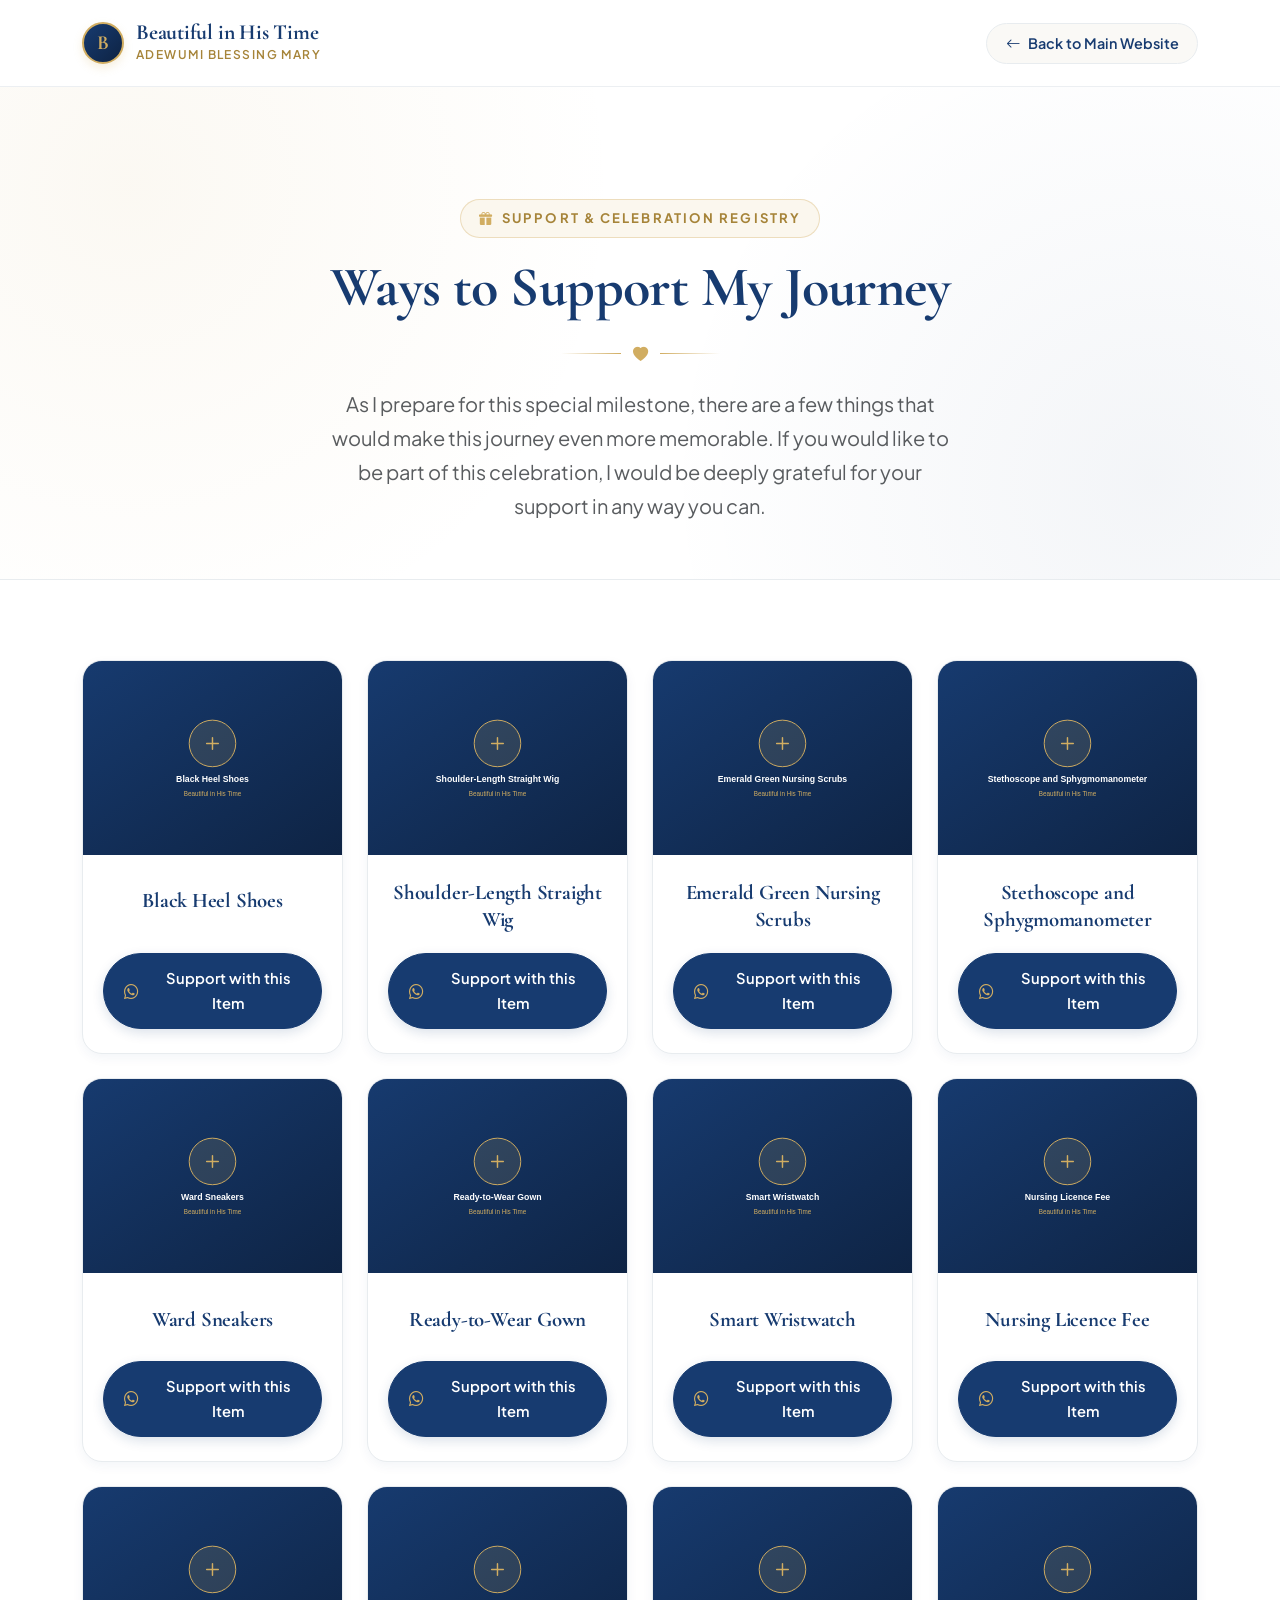
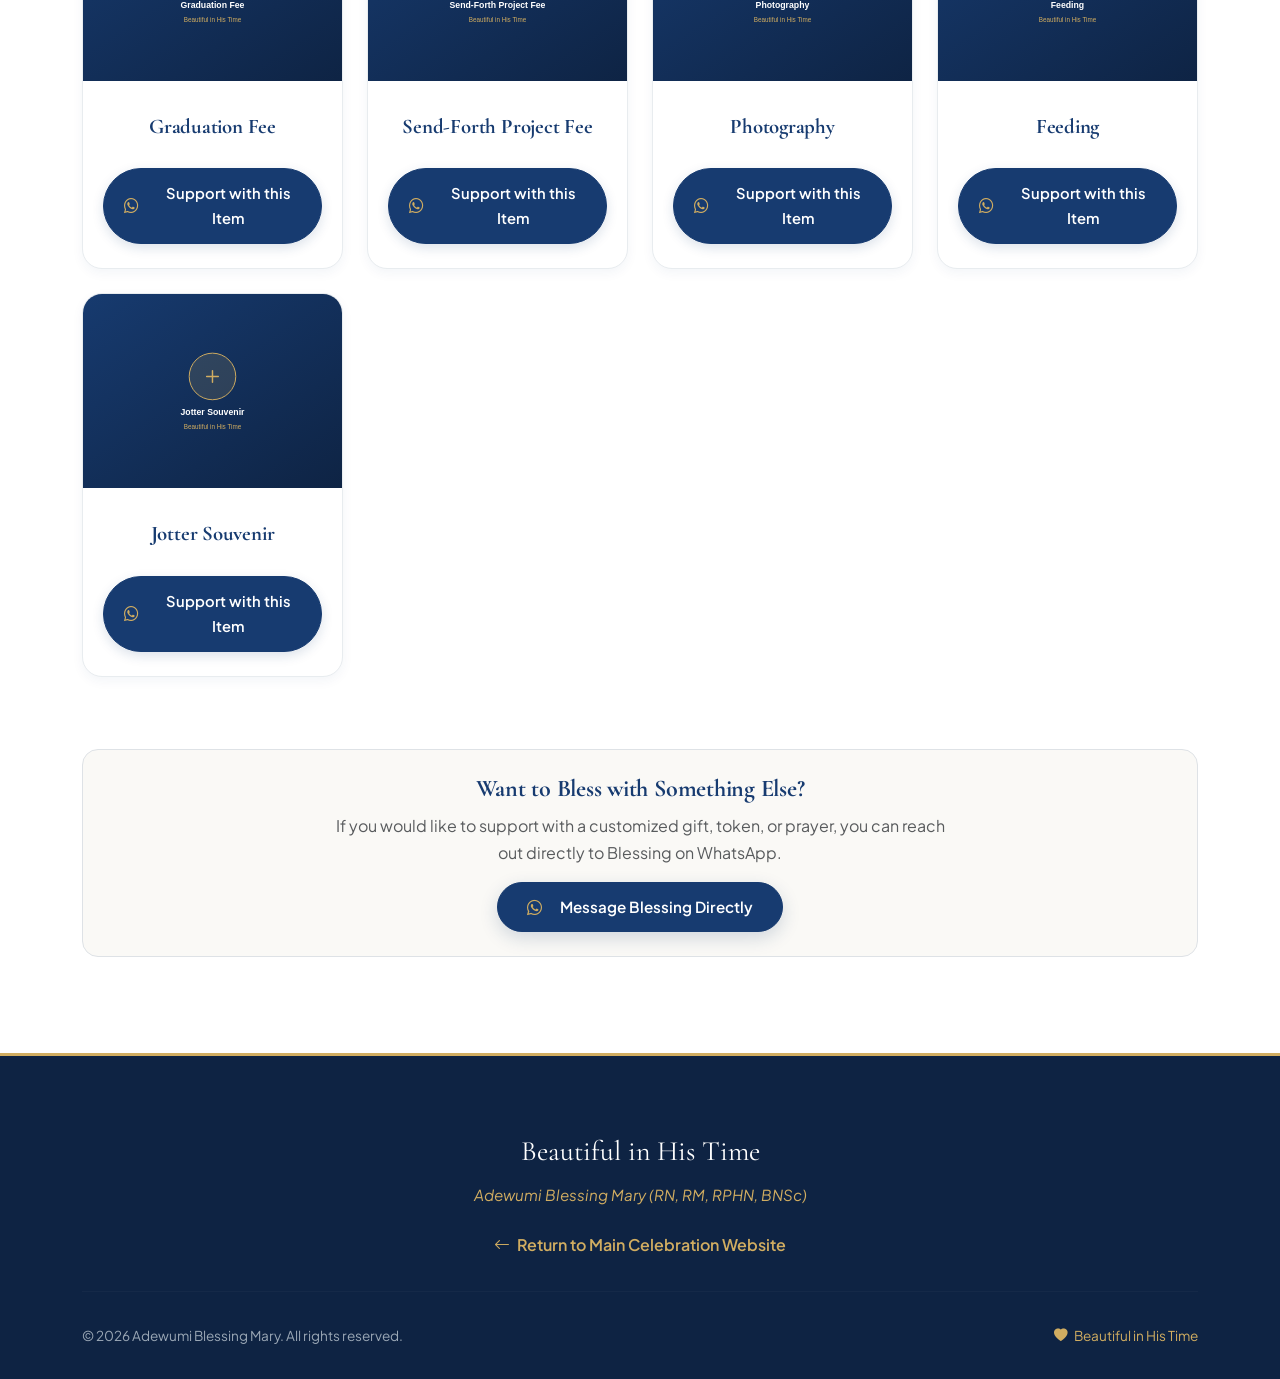
==== commit 65a97855: "Added pictures for photo speaks and fixed support page issue" ====
--- a/support.html
+++ b/support.html
@@ -93,7 +93,7 @@
       <!-- Injected via JavaScript from SITE_DATA.supportItems (or static fallback) -->
       <div id="support-grid" class="row">
         <!-- Item 1: Black Heel Shoes -->
-        <div class="col-xl-3 col-lg-4 col-md-6 col-sm-6 mb-4 reveal-on-scroll">
+        <div class="col-xl-3 col-lg-4 col-md-6 col-sm-6 mb-4">
           <div class="support-card">
             <div class="support-card-img-box">
               <img 
@@ -113,7 +113,7 @@
                 class="support-btn-wa"
                 aria-label="Support with Black Heel Shoes on WhatsApp"
               >
-                <i class="bi bi-whatsapp text-gold"></i>
+                <i class="bi bi-whatsapp text-gold me-2"></i>
                 <span>Support with this Item</span>
               </a>
             </div>
@@ -121,7 +121,7 @@
         </div>
 
         <!-- Item 2: Shoulder-Length Straight Wig -->
-        <div class="col-xl-3 col-lg-4 col-md-6 col-sm-6 mb-4 reveal-on-scroll delay-1">
+        <div class="col-xl-3 col-lg-4 col-md-6 col-sm-6 mb-4">
           <div class="support-card">
             <div class="support-card-img-box">
               <img 
@@ -141,7 +141,7 @@
                 class="support-btn-wa"
                 aria-label="Support with Shoulder-Length Straight Wig on WhatsApp"
               >
-                <i class="bi bi-whatsapp text-gold"></i>
+                <i class="bi bi-whatsapp text-gold me-2"></i>
                 <span>Support with this Item</span>
               </a>
             </div>
@@ -149,7 +149,7 @@
         </div>
 
         <!-- Item 3: Emerald Green Nursing Scrubs -->
-        <div class="col-xl-3 col-lg-4 col-md-6 col-sm-6 mb-4 reveal-on-scroll delay-2">
+        <div class="col-xl-3 col-lg-4 col-md-6 col-sm-6 mb-4">
           <div class="support-card">
             <div class="support-card-img-box">
               <img 
@@ -169,7 +169,7 @@
                 class="support-btn-wa"
                 aria-label="Support with Emerald Green Nursing Scrubs on WhatsApp"
               >
-                <i class="bi bi-whatsapp text-gold"></i>
+                <i class="bi bi-whatsapp text-gold me-2"></i>
                 <span>Support with this Item</span>
               </a>
             </div>
@@ -177,7 +177,7 @@
         </div>
 
         <!-- Item 4: Stethoscope and Sphygmomanometer -->
-        <div class="col-xl-3 col-lg-4 col-md-6 col-sm-6 mb-4 reveal-on-scroll delay-3">
+        <div class="col-xl-3 col-lg-4 col-md-6 col-sm-6 mb-4">
           <div class="support-card">
             <div class="support-card-img-box">
               <img 
@@ -197,7 +197,7 @@
                 class="support-btn-wa"
                 aria-label="Support with Stethoscope and Sphygmomanometer on WhatsApp"
               >
-                <i class="bi bi-whatsapp text-gold"></i>
+                <i class="bi bi-whatsapp text-gold me-2"></i>
                 <span>Support with this Item</span>
               </a>
             </div>
@@ -205,7 +205,7 @@
         </div>
 
         <!-- Item 5: Ward Sneakers -->
-        <div class="col-xl-3 col-lg-4 col-md-6 col-sm-6 mb-4 reveal-on-scroll">
+        <div class="col-xl-3 col-lg-4 col-md-6 col-sm-6 mb-4">
           <div class="support-card">
             <div class="support-card-img-box">
               <img 
@@ -225,7 +225,7 @@
                 class="support-btn-wa"
                 aria-label="Support with Ward Sneakers on WhatsApp"
               >
-                <i class="bi bi-whatsapp text-gold"></i>
+                <i class="bi bi-whatsapp text-gold me-2"></i>
                 <span>Support with this Item</span>
               </a>
             </div>
@@ -233,7 +233,7 @@
         </div>
 
         <!-- Item 6: Ready-to-Wear Gown -->
-        <div class="col-xl-3 col-lg-4 col-md-6 col-sm-6 mb-4 reveal-on-scroll delay-1">
+        <div class="col-xl-3 col-lg-4 col-md-6 col-sm-6 mb-4">
           <div class="support-card">
             <div class="support-card-img-box">
               <img 
@@ -253,7 +253,7 @@
                 class="support-btn-wa"
                 aria-label="Support with Ready-to-Wear Gown on WhatsApp"
               >
-                <i class="bi bi-whatsapp text-gold"></i>
+                <i class="bi bi-whatsapp text-gold me-2"></i>
                 <span>Support with this Item</span>
               </a>
             </div>
@@ -261,7 +261,7 @@
         </div>
 
         <!-- Item 7: Smart Wristwatch -->
-        <div class="col-xl-3 col-lg-4 col-md-6 col-sm-6 mb-4 reveal-on-scroll delay-2">
+        <div class="col-xl-3 col-lg-4 col-md-6 col-sm-6 mb-4">
           <div class="support-card">
             <div class="support-card-img-box">
               <img 
@@ -281,7 +281,7 @@
                 class="support-btn-wa"
                 aria-label="Support with Smart Wristwatch on WhatsApp"
               >
-                <i class="bi bi-whatsapp text-gold"></i>
+                <i class="bi bi-whatsapp text-gold me-2"></i>
                 <span>Support with this Item</span>
               </a>
             </div>
@@ -289,7 +289,7 @@
         </div>
 
         <!-- Item 8: Nursing Licence Fee -->
-        <div class="col-xl-3 col-lg-4 col-md-6 col-sm-6 mb-4 reveal-on-scroll delay-3">
+        <div class="col-xl-3 col-lg-4 col-md-6 col-sm-6 mb-4">
           <div class="support-card">
             <div class="support-card-img-box">
               <img 
@@ -309,7 +309,7 @@
                 class="support-btn-wa"
                 aria-label="Support with Nursing Licence Fee on WhatsApp"
               >
-                <i class="bi bi-whatsapp text-gold"></i>
+                <i class="bi bi-whatsapp text-gold me-2"></i>
                 <span>Support with this Item</span>
               </a>
             </div>
@@ -317,7 +317,7 @@
         </div>
 
         <!-- Item 9: Graduation Fee -->
-        <div class="col-xl-3 col-lg-4 col-md-6 col-sm-6 mb-4 reveal-on-scroll">
+        <div class="col-xl-3 col-lg-4 col-md-6 col-sm-6 mb-4">
           <div class="support-card">
             <div class="support-card-img-box">
               <img 
@@ -337,7 +337,7 @@
                 class="support-btn-wa"
                 aria-label="Support with Graduation Fee on WhatsApp"
               >
-                <i class="bi bi-whatsapp text-gold"></i>
+                <i class="bi bi-whatsapp text-gold me-2"></i>
                 <span>Support with this Item</span>
               </a>
             </div>
@@ -345,7 +345,7 @@
         </div>
 
         <!-- Item 10: Send-Forth Project Fee -->
-        <div class="col-xl-3 col-lg-4 col-md-6 col-sm-6 mb-4 reveal-on-scroll delay-1">
+        <div class="col-xl-3 col-lg-4 col-md-6 col-sm-6 mb-4">
           <div class="support-card">
             <div class="support-card-img-box">
               <img 
@@ -365,7 +365,7 @@
                 class="support-btn-wa"
                 aria-label="Support with Send-Forth Project Fee on WhatsApp"
               >
-                <i class="bi bi-whatsapp text-gold"></i>
+                <i class="bi bi-whatsapp text-gold me-2"></i>
                 <span>Support with this Item</span>
               </a>
             </div>
@@ -373,7 +373,7 @@
         </div>
 
         <!-- Item 11: Photography -->
-        <div class="col-xl-3 col-lg-4 col-md-6 col-sm-6 mb-4 reveal-on-scroll delay-2">
+        <div class="col-xl-3 col-lg-4 col-md-6 col-sm-6 mb-4">
           <div class="support-card">
             <div class="support-card-img-box">
               <img 
@@ -393,7 +393,7 @@
                 class="support-btn-wa"
                 aria-label="Support with Photography on WhatsApp"
               >
-                <i class="bi bi-whatsapp text-gold"></i>
+                <i class="bi bi-whatsapp text-gold me-2"></i>
                 <span>Support with this Item</span>
               </a>
             </div>
@@ -401,7 +401,7 @@
         </div>
 
         <!-- Item 12: Feeding -->
-        <div class="col-xl-3 col-lg-4 col-md-6 col-sm-6 mb-4 reveal-on-scroll delay-3">
+        <div class="col-xl-3 col-lg-4 col-md-6 col-sm-6 mb-4">
           <div class="support-card">
             <div class="support-card-img-box">
               <img 
@@ -421,7 +421,7 @@
                 class="support-btn-wa"
                 aria-label="Support with Feeding on WhatsApp"
               >
-                <i class="bi bi-whatsapp text-gold"></i>
+                <i class="bi bi-whatsapp text-gold me-2"></i>
                 <span>Support with this Item</span>
               </a>
             </div>
@@ -429,7 +429,7 @@
         </div>
 
         <!-- Item 13: Jotter Souvenir -->
-        <div class="col-xl-3 col-lg-4 col-md-6 col-sm-6 mb-4 reveal-on-scroll">
+        <div class="col-xl-3 col-lg-4 col-md-6 col-sm-6 mb-4">
           <div class="support-card">
             <div class="support-card-img-box">
               <img 
@@ -449,7 +449,7 @@
                 class="support-btn-wa"
                 aria-label="Support with Jotter Souvenir on WhatsApp"
               >
-                <i class="bi bi-whatsapp text-gold"></i>
+                <i class="bi bi-whatsapp text-gold me-2"></i>
                 <span>Support with this Item</span>
               </a>
             </div>
--- a/assets/css/style.css
+++ b/assets/css/style.css
@@ -854,13 +854,56 @@
   font-style: italic;
 }
 
-/* Moments Along The Way Gallery (Without Captions) */
+/* Moments Along The Way Carousel */
 .moments-gallery-section {
   padding: 6rem 0;
   background-color: #FFFFFF;
 }
 
-.moments-gallery-item {
+.moments-carousel-wrapper {
+  position: relative;
+  padding: 0 1rem;
+}
+
+.moments-carousel-viewport {
+  overflow: hidden;
+  border-radius: 20px;
+  touch-action: pan-y;
+  cursor: grab;
+  user-select: none;
+  padding: 0.5rem 0;
+}
+
+.moments-carousel-viewport:active {
+  cursor: grabbing;
+}
+
+.moments-carousel-track {
+  display: flex;
+  transition: transform 0.45s cubic-bezier(0.25, 1, 0.5, 1);
+  will-change: transform;
+  gap: 1.5rem;
+}
+
+.moments-carousel-slide {
+  flex: 0 0 calc((100% - 3rem) / 3); /* 3 cards visible on desktop */
+  min-width: 0;
+  box-sizing: border-box;
+}
+
+@media (max-width: 991.98px) {
+  .moments-carousel-slide {
+    flex: 0 0 calc((100% - 1.5rem) / 2); /* 2 cards visible on tablet */
+  }
+}
+
+@media (max-width: 575.98px) {
+  .moments-carousel-slide {
+    flex: 0 0 88%; /* 1 card on mobile with preview of next slide */
+  }
+}
+
+.moments-carousel-card {
   border-radius: 18px;
   overflow: hidden;
   box-shadow: var(--shadow-sm);
@@ -871,21 +914,111 @@
   transition: var(--transition-smooth);
 }
 
-.moments-gallery-item:hover {
-  transform: translateY(-5px);
+.moments-carousel-card:hover {
+  transform: translateY(-4px);
   border-color: var(--color-gold);
   box-shadow: var(--shadow-md);
 }
 
-.moments-gallery-img {
+.moments-carousel-img {
   width: 100%;
   height: 100%;
   object-fit: cover;
   transition: var(--transition-smooth);
-}
-
-.moments-gallery-item:hover .moments-gallery-img {
-  transform: scale(1.06);
+  display: block;
+}
+
+.moments-carousel-card:hover .moments-carousel-img {
+  transform: scale(1.05);
+}
+
+/* Carousel Navigation Arrows */
+.moments-carousel-arrow {
+  position: absolute;
+  top: 50%;
+  transform: translateY(-50%);
+  width: 46px;
+  height: 46px;
+  border-radius: 50%;
+  background-color: #FFFFFF;
+  border: 1.5px solid var(--color-border-gold);
+  color: var(--color-blue);
+  display: flex;
+  align-items: center;
+  justify-content: center;
+  font-size: 1.25rem;
+  box-shadow: 0 4px 14px rgba(23, 59, 112, 0.15);
+  cursor: pointer;
+  z-index: 10;
+  transition: var(--transition-base);
+}
+
+.moments-carousel-arrow:hover:not(:disabled) {
+  background-color: var(--color-gold);
+  color: var(--color-blue-dark);
+  border-color: var(--color-gold);
+  transform: translateY(-50%) scale(1.08);
+}
+
+.moments-carousel-arrow:disabled {
+  opacity: 0.35;
+  cursor: not-allowed;
+}
+
+.moments-carousel-arrow.prev {
+  left: -18px;
+}
+
+.moments-carousel-arrow.next {
+  right: -18px;
+}
+
+@media (max-width: 767.98px) {
+  .moments-carousel-arrow.prev {
+    left: -6px;
+    width: 38px;
+    height: 38px;
+  }
+  .moments-carousel-arrow.next {
+    right: -6px;
+    width: 38px;
+    height: 38px;
+  }
+}
+
+/* Carousel Dots */
+.moments-carousel-dots {
+  display: flex;
+  justify-content: center;
+  align-items: center;
+  flex-wrap: wrap;
+  gap: 0.6rem;
+  margin-top: 1.75rem;
+  max-width: 92%;
+  margin-left: auto;
+  margin-right: auto;
+}
+
+.moments-carousel-dot {
+  width: 10px;
+  height: 10px;
+  border-radius: 50%;
+  background-color: var(--color-border);
+  border: 1px solid var(--color-border-gold);
+  cursor: pointer;
+  transition: var(--transition-base);
+  padding: 0;
+}
+
+.moments-carousel-dot:hover {
+  background-color: var(--color-gold);
+}
+
+.moments-carousel-dot.active {
+  width: 28px;
+  border-radius: 50px;
+  background-color: var(--color-blue);
+  border-color: var(--color-blue);
 }
 
 /* --------------------------------------------------------------------
@@ -927,6 +1060,12 @@
   background-color: #FFFFFF;
 }
 
+.support-grid-section .reveal-on-scroll {
+  opacity: 1 !important;
+  transform: none !important;
+  visibility: visible !important;
+}
+
 /* Simplified Support Card (Only Image, Title, and WhatsApp Button) */
 .support-card {
   background: #FFFFFF;
@@ -939,6 +1078,8 @@
   transition: var(--transition-smooth);
   box-shadow: var(--shadow-sm);
   position: relative;
+  opacity: 1 !important;
+  visibility: visible !important;
 }
 
 .support-card:hover {
@@ -1078,6 +1219,23 @@
   right: 18px;
   border-bottom: 2px solid var(--color-gold);
   border-right: 2px solid var(--color-gold);
+}
+
+.status-badge-confirmed {
+  display: inline-flex;
+  align-items: center;
+  gap: 0.6rem;
+  background: linear-gradient(135deg, var(--color-blue), var(--color-blue-dark));
+  border: 1.5px solid var(--color-gold);
+  color: #FFFFFF;
+  padding: 0.55rem 1.4rem;
+  border-radius: 50px;
+  font-size: 0.88rem;
+  font-weight: 700;
+  letter-spacing: 0.08em;
+  text-transform: uppercase;
+  margin-bottom: 2rem;
+  box-shadow: 0 4px 16px rgba(23, 59, 112, 0.25);
 }
 
 .status-badge-unconfirmed {
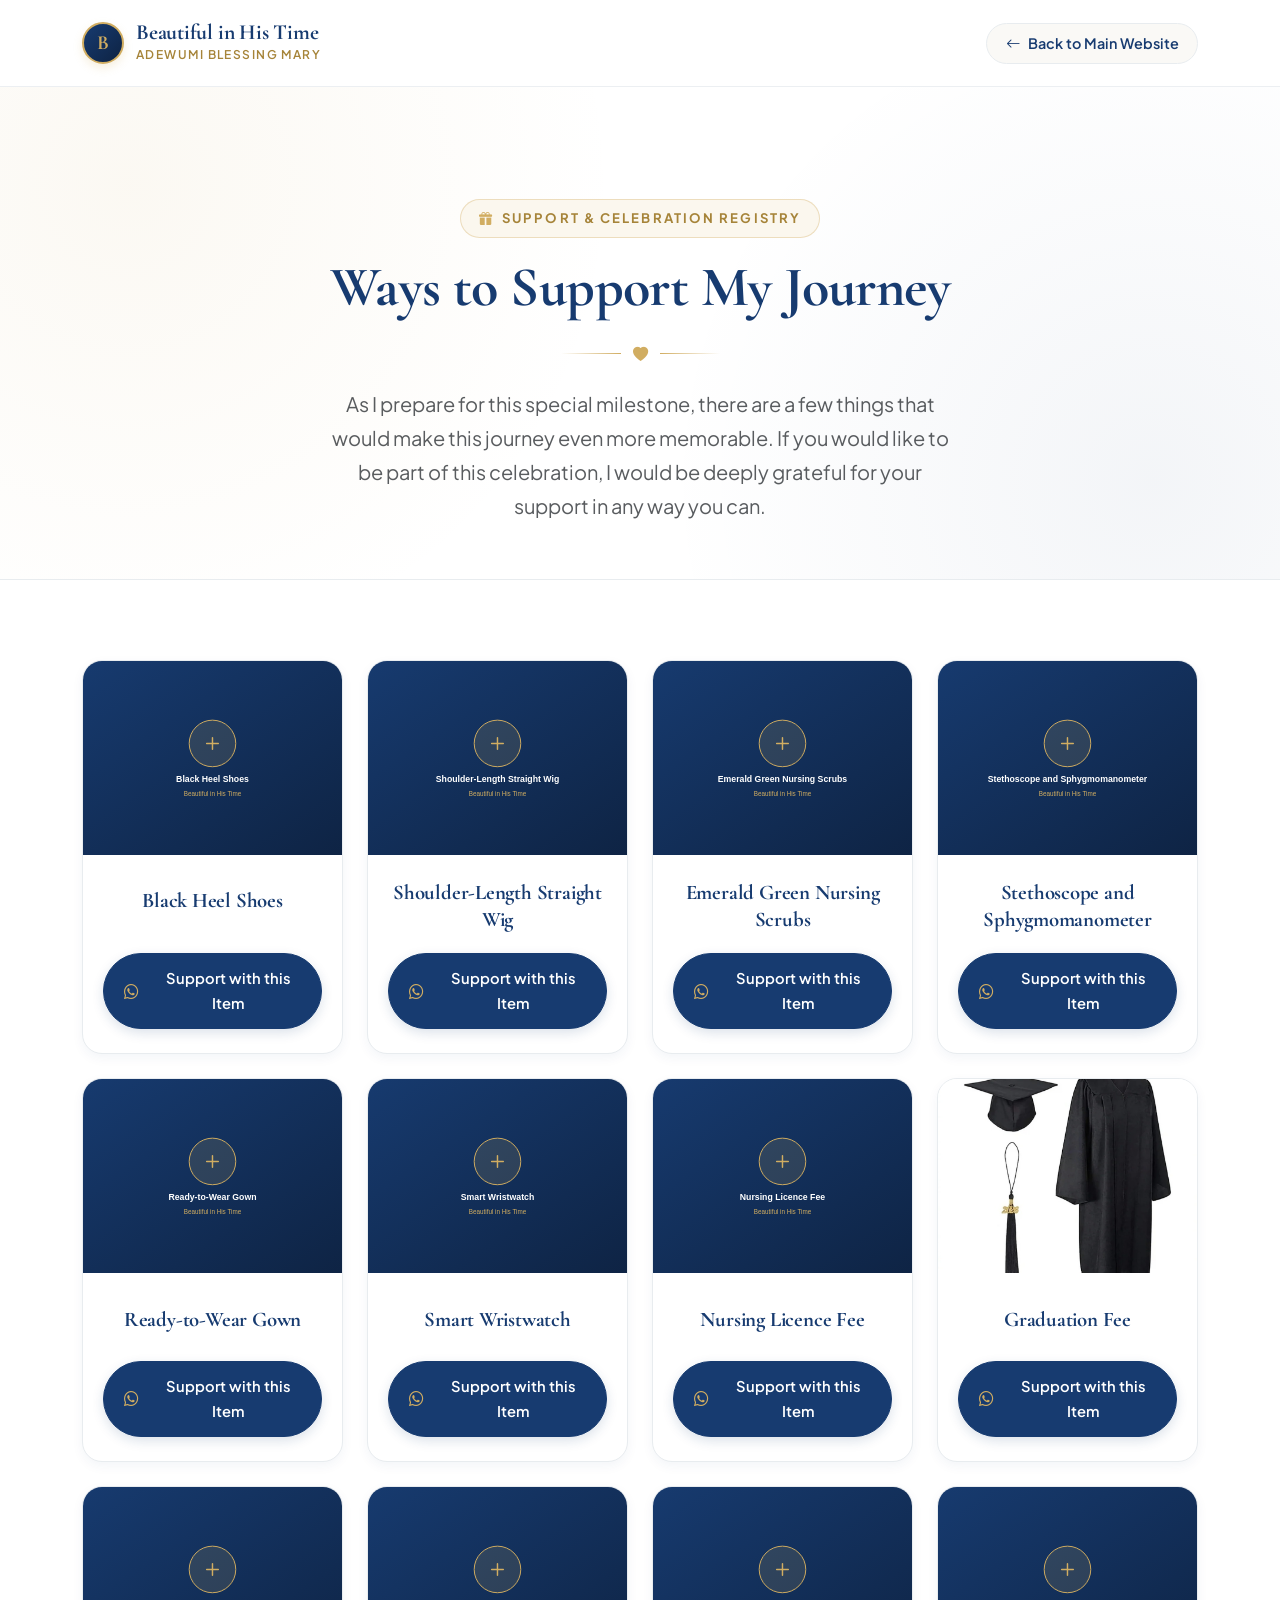
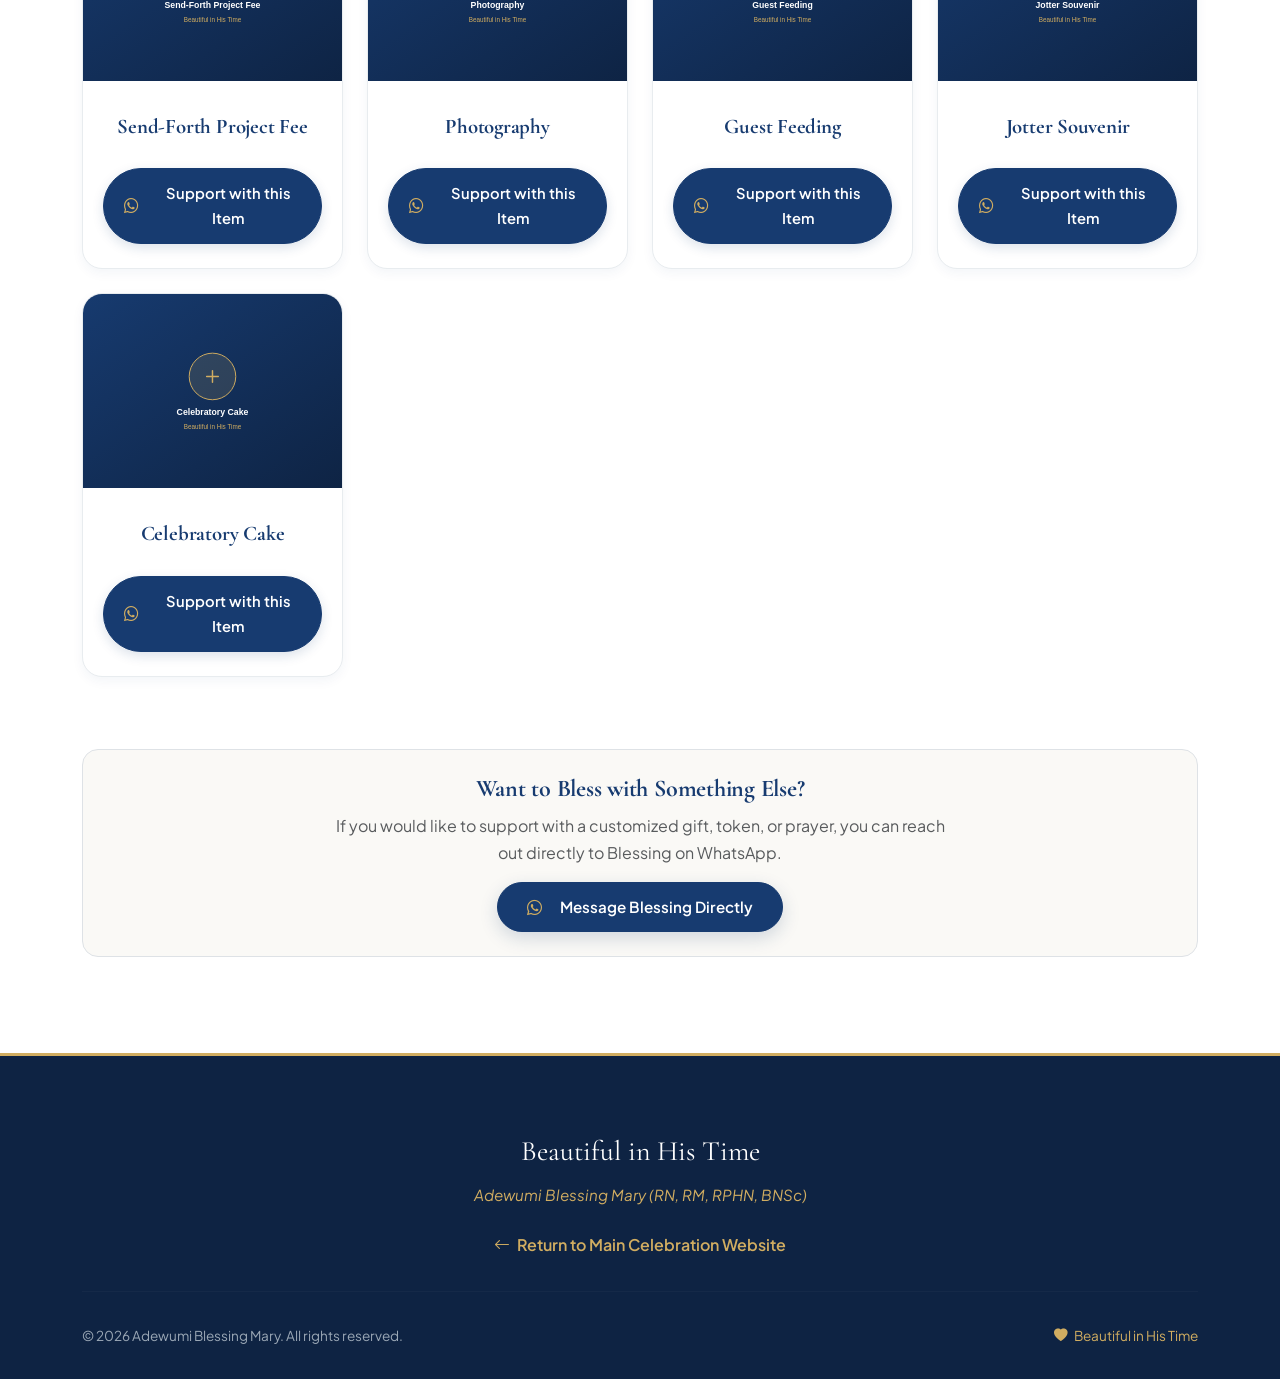
==== commit 4682149d: "Updated the support page with appropriate picture" ====
--- a/support.html
+++ b/support.html
@@ -1,527 +1,579 @@
-<!DOCTYPE html>
+<!doctype html>
 <html lang="en">
-<head>
-  <meta charset="UTF-8" />
-  <meta name="viewport" content="width=device-width, initial-scale=1.0" />
-  <meta http-equiv="X-UA-Compatible" content="ie=edge" />
-
-  <title>Ways to Support My Journey | Adewumi Blessing Mary (RN, RM, RPHN, BNSc)</title>
-  <meta name="description" content="Support registry for Adewumi Blessing Mary as she prepares for her Nursing Induction Ceremony at LAUTECH in November 2026." />
-
-  <!-- Open Graph Meta Tags -->
-  <meta property="og:type" content="website" />
-  <meta property="og:title" content="Ways to Support My Journey — Adewumi Blessing Mary" />
-  <meta property="og:description" content="Ways to support Adewumi Blessing Mary as she prepares for her Nursing Induction Ceremony in November 2026." />
-  <meta property="og:image" content="https://images.unsplash.com/photo-1573496359142-b8d87734a5a2?auto=format&fit=crop&w=1200&q=80" />
-
-  <!-- Google Fonts: Cormorant Garamond, Playfair Display & Plus Jakarta Sans -->
-  <link rel="preconnect" href="https://fonts.googleapis.com" />
-  <link rel="preconnect" href="https://fonts.gstatic.com" crossorigin />
-  <link href="https://fonts.googleapis.com/css2?family=Cormorant+Garamond:ital,wght@0,500;0,600;0,700;1,400;1,600;1,700&family=Playfair+Display:ital,wght@0,600;0,700;1,400;1,600&family=Plus+Jakarta+Sans:wght@400;500;600;700;800&display=swap" rel="stylesheet" />
-
-  <!-- Bootstrap 5 CSS -->
-  <link href="https://cdn.jsdelivr.net/npm/bootstrap@5.3.3/dist/css/bootstrap.min.css" rel="stylesheet" integrity="sha384-QWTKZyjpPEjISv5WaRU9OFeRpok6YctnYmDr5pNlyT2bRjXh0JMhjY6hW+ALEwIH" crossorigin="anonymous" />
-  
-  <!-- Bootstrap Icons -->
-  <link rel="stylesheet" href="https://cdn.jsdelivr.net/npm/bootstrap-icons@1.11.3/font/bootstrap-icons.min.css" />
-
-  <!-- Custom Stylesheet -->
-  <link rel="stylesheet" href="assets/css/style.css" />
-</head>
-<body class="bg-white">
-
-  <!-- ====================================================================
+  <head>
+    <meta charset="UTF-8" />
+    <meta name="viewport" content="width=device-width, initial-scale=1.0" />
+    <meta http-equiv="X-UA-Compatible" content="ie=edge" />
+
+    <title>
+      Ways to Support My Journey | Adewumi Blessing Mary (RN, RM, RPHN, BNSc)
+    </title>
+    <meta
+      name="description"
+      content="Support registry for Adewumi Blessing Mary as she prepares for her Nursing Induction Ceremony at LAUTECH in November 2026."
+    />
+
+    <!-- Open Graph Meta Tags -->
+    <meta property="og:type" content="website" />
+    <meta
+      property="og:title"
+      content="Ways to Support My Journey — Adewumi Blessing Mary"
+    />
+    <meta
+      property="og:description"
+      content="Ways to support Adewumi Blessing Mary as she prepares for her Nursing Induction Ceremony in November 2026."
+    />
+    <meta
+      property="og:image"
+      content="https://images.unsplash.com/photo-1573496359142-b8d87734a5a2?auto=format&fit=crop&w=1200&q=80"
+    />
+
+    <!-- Google Fonts: Cormorant Garamond, Playfair Display & Plus Jakarta Sans -->
+    <link rel="preconnect" href="https://fonts.googleapis.com" />
+    <link rel="preconnect" href="https://fonts.gstatic.com" crossorigin />
+    <link
+      href="https://fonts.googleapis.com/css2?family=Cormorant+Garamond:ital,wght@0,500;0,600;0,700;1,400;1,600;1,700&family=Playfair+Display:ital,wght@0,600;0,700;1,400;1,600&family=Plus+Jakarta+Sans:wght@400;500;600;700;800&display=swap"
+      rel="stylesheet"
+    />
+
+    <!-- Bootstrap 5 CSS -->
+    <link
+      href="https://cdn.jsdelivr.net/npm/bootstrap@5.3.3/dist/css/bootstrap.min.css"
+      rel="stylesheet"
+      integrity="sha384-QWTKZyjpPEjISv5WaRU9OFeRpok6YctnYmDr5pNlyT2bRjXh0JMhjY6hW+ALEwIH"
+      crossorigin="anonymous"
+    />
+
+    <!-- Bootstrap Icons -->
+    <link
+      rel="stylesheet"
+      href="https://cdn.jsdelivr.net/npm/bootstrap-icons@1.11.3/font/bootstrap-icons.min.css"
+    />
+
+    <!-- Custom Stylesheet -->
+    <link rel="stylesheet" href="assets/css/style.css" />
+  </head>
+  <body class="bg-white">
+    <!-- ====================================================================
        1. NAVIGATION / TOP BAR
        ==================================================================== -->
-  <nav class="navbar navbar-expand-lg navbar-custom sticky-top">
-    <div class="container">
-      <a class="navbar-brand navbar-brand-wrapper" href="index.html">
-        <span class="brand-monogram">B</span>
-        <div>
-          <span class="brand-text-title d-block">Beautiful in His Time</span>
-          <span class="brand-text-sub d-block">Adewumi Blessing Mary</span>
-        </div>
-      </a>
-
-      <!-- Link back to Main Website -->
-      <div class="ms-auto">
-        <a href="index.html" class="support-back-link m-0">
-          <i class="bi bi-arrow-left"></i>
-          <span>Back to Main Website</span>
+    <nav class="navbar navbar-expand-lg navbar-custom sticky-top">
+      <div class="container">
+        <a class="navbar-brand navbar-brand-wrapper" href="index.html">
+          <span class="brand-monogram">B</span>
+          <div>
+            <span class="brand-text-title d-block">Beautiful in His Time</span>
+            <span class="brand-text-sub d-block">Adewumi Blessing Mary</span>
+          </div>
         </a>
+
+        <!-- Link back to Main Website -->
+        <div class="ms-auto">
+          <a href="index.html" class="support-back-link m-0">
+            <i class="bi bi-arrow-left"></i>
+            <span>Back to Main Website</span>
+          </a>
+        </div>
       </div>
-    </div>
-  </nav>
-
-  <!-- ====================================================================
+    </nav>
+
+    <!-- ====================================================================
        2. SUPPORT PAGE HERO HEADER
        ==================================================================== -->
-  <header class="support-page-hero">
-    <div class="container">
-      <div class="row justify-content-center">
-        <div class="col-lg-9 text-center">
-          <div class="section-tag mb-3">
-            <i class="bi bi-gift-fill text-gold"></i>
-            <span>Support &amp; Celebration Registry</span>
-          </div>
-
-          <h1 class="display-4 font-heading text-blue fw-bold mb-3">Ways to Support My Journey</h1>
-
-          <div class="section-divider">
-            <span class="line"></span>
-            <i class="bi bi-heart-fill text-gold"></i>
-            <span class="line"></span>
-          </div>
-
-          <p class="section-subtitle fs-5 text-muted px-md-4">
-            As I prepare for this special milestone, there are a few things that would make this journey even more memorable. If you would like to be part of this celebration, I would be deeply grateful for your support in any way you can.
-          </p>
+    <header class="support-page-hero">
+      <div class="container">
+        <div class="row justify-content-center">
+          <div class="col-lg-9 text-center">
+            <div class="section-tag mb-3">
+              <i class="bi bi-gift-fill text-gold"></i>
+              <span>Support &amp; Celebration Registry</span>
+            </div>
+
+            <h1 class="display-4 font-heading text-blue fw-bold mb-3">
+              Ways to Support My Journey
+            </h1>
+
+            <div class="section-divider">
+              <span class="line"></span>
+              <i class="bi bi-heart-fill text-gold"></i>
+              <span class="line"></span>
+            </div>
+
+            <p class="section-subtitle fs-5 text-muted px-md-4">
+              As I prepare for this special milestone, there are a few things
+              that would make this journey even more memorable. If you would
+              like to be part of this celebration, I would be deeply grateful
+              for your support in any way you can.
+            </p>
+          </div>
         </div>
       </div>
-    </div>
-  </header>
-
-  <!-- ====================================================================
+    </header>
+
+    <!-- ====================================================================
        3. 13 SUPPORT ITEMS GRID
        Each card contains ONLY:
        - Item image
        - Item name
        - "Support with this Item" button (opens WhatsApp in new tab)
        ==================================================================== -->
-  <main class="support-grid-section">
-    <div class="container">
-      <!-- Injected via JavaScript from SITE_DATA.supportItems (or static fallback) -->
-      <div id="support-grid" class="row">
-        <!-- Item 1: Black Heel Shoes -->
-        <div class="col-xl-3 col-lg-4 col-md-6 col-sm-6 mb-4">
-          <div class="support-card">
-            <div class="support-card-img-box">
-              <img 
-                src="https://images.unsplash.com/photo-1515347619252-60a4bf4fff4f?auto=format&fit=crop&w=800&q=80" 
-                alt="Black Heel Shoes" 
-                class="support-card-img" 
-                loading="lazy"
-                onerror="handleImgFallback(this, 'Black Heel Shoes')"
-              />
-            </div>
-            <div class="support-card-body">
-              <h2 class="support-card-title">Black Heel Shoes</h2>
-              <a 
-                href="https://wa.me/2348107144535?text=Hello%20Blessing%2C%20I%20would%20love%20to%20support%20you%20with%20the%20Black%20Heel%20Shoes.%20Please%20let%20me%20know%20how%20I%20can%20proceed." 
-                target="_blank" 
-                rel="noopener noreferrer" 
-                class="support-btn-wa"
-                aria-label="Support with Black Heel Shoes on WhatsApp"
-              >
-                <i class="bi bi-whatsapp text-gold me-2"></i>
-                <span>Support with this Item</span>
-              </a>
-            </div>
-          </div>
-        </div>
-
-        <!-- Item 2: Shoulder-Length Straight Wig -->
-        <div class="col-xl-3 col-lg-4 col-md-6 col-sm-6 mb-4">
-          <div class="support-card">
-            <div class="support-card-img-box">
-              <img 
-                src="https://images.unsplash.com/photo-1522337360788-8b13dee7a37e?auto=format&fit=crop&w=800&q=80" 
-                alt="Shoulder-Length Straight Wig" 
-                class="support-card-img" 
-                loading="lazy"
-                onerror="handleImgFallback(this, 'Shoulder-Length Straight Wig')"
-              />
-            </div>
-            <div class="support-card-body">
-              <h2 class="support-card-title">Shoulder-Length Straight Wig</h2>
-              <a 
-                href="https://wa.me/2348107144535?text=Hello%20Blessing%2C%20I%20would%20love%20to%20support%20you%20with%20the%20Shoulder-Length%20Straight%20Wig.%20Please%20let%20me%20know%20how%20I%20can%20proceed." 
-                target="_blank" 
-                rel="noopener noreferrer" 
-                class="support-btn-wa"
-                aria-label="Support with Shoulder-Length Straight Wig on WhatsApp"
-              >
-                <i class="bi bi-whatsapp text-gold me-2"></i>
-                <span>Support with this Item</span>
-              </a>
-            </div>
-          </div>
-        </div>
-
-        <!-- Item 3: Emerald Green Nursing Scrubs -->
-        <div class="col-xl-3 col-lg-4 col-md-6 col-sm-6 mb-4">
-          <div class="support-card">
-            <div class="support-card-img-box">
-              <img 
-                src="https://images.unsplash.com/photo-1584515933487-779824d29309?auto=format&fit=crop&w=800&q=80" 
-                alt="Emerald Green Nursing Scrubs" 
-                class="support-card-img" 
-                loading="lazy"
-                onerror="handleImgFallback(this, 'Emerald Green Nursing Scrubs')"
-              />
-            </div>
-            <div class="support-card-body">
-              <h2 class="support-card-title">Emerald Green Nursing Scrubs</h2>
-              <a 
-                href="https://wa.me/2348107144535?text=Hello%20Blessing%2C%20I%20would%20love%20to%20support%20you%20with%20the%20Emerald%20Green%20Nursing%20Scrubs.%20Please%20let%20me%20know%20how%20I%20can%20proceed." 
-                target="_blank" 
-                rel="noopener noreferrer" 
-                class="support-btn-wa"
-                aria-label="Support with Emerald Green Nursing Scrubs on WhatsApp"
-              >
-                <i class="bi bi-whatsapp text-gold me-2"></i>
-                <span>Support with this Item</span>
-              </a>
-            </div>
-          </div>
-        </div>
-
-        <!-- Item 4: Stethoscope and Sphygmomanometer -->
-        <div class="col-xl-3 col-lg-4 col-md-6 col-sm-6 mb-4">
-          <div class="support-card">
-            <div class="support-card-img-box">
-              <img 
-                src="https://images.unsplash.com/photo-1584515979956-d9f6e5d09982?auto=format&fit=crop&w=800&q=80" 
-                alt="Stethoscope and Sphygmomanometer" 
-                class="support-card-img" 
-                loading="lazy"
-                onerror="handleImgFallback(this, 'Stethoscope and Sphygmomanometer')"
-              />
-            </div>
-            <div class="support-card-body">
-              <h2 class="support-card-title">Stethoscope and Sphygmomanometer</h2>
-              <a 
-                href="https://wa.me/2348107144535?text=Hello%20Blessing%2C%20I%20would%20love%20to%20support%20you%20with%20the%20Stethoscope%20and%20Sphygmomanometer.%20Please%20let%20me%20know%20how%20I%20can%20proceed." 
-                target="_blank" 
-                rel="noopener noreferrer" 
-                class="support-btn-wa"
-                aria-label="Support with Stethoscope and Sphygmomanometer on WhatsApp"
-              >
-                <i class="bi bi-whatsapp text-gold me-2"></i>
-                <span>Support with this Item</span>
-              </a>
-            </div>
-          </div>
-        </div>
-
-        <!-- Item 5: Ward Sneakers -->
-        <div class="col-xl-3 col-lg-4 col-md-6 col-sm-6 mb-4">
-          <div class="support-card">
-            <div class="support-card-img-box">
-              <img 
-                src="https://images.unsplash.com/photo-1595950653106-6c9ebd614d3a?auto=format&fit=crop&w=800&q=80" 
-                alt="Ward Sneakers" 
-                class="support-card-img" 
-                loading="lazy"
-                onerror="handleImgFallback(this, 'Ward Sneakers')"
-              />
-            </div>
-            <div class="support-card-body">
-              <h2 class="support-card-title">Ward Sneakers</h2>
-              <a 
-                href="https://wa.me/2348107144535?text=Hello%20Blessing%2C%20I%20would%20love%20to%20support%20you%20with%20the%20Ward%20Sneakers.%20Please%20let%20me%20know%20how%20I%20can%20proceed." 
-                target="_blank" 
-                rel="noopener noreferrer" 
-                class="support-btn-wa"
-                aria-label="Support with Ward Sneakers on WhatsApp"
-              >
-                <i class="bi bi-whatsapp text-gold me-2"></i>
-                <span>Support with this Item</span>
-              </a>
-            </div>
-          </div>
-        </div>
-
-        <!-- Item 6: Ready-to-Wear Gown -->
-        <div class="col-xl-3 col-lg-4 col-md-6 col-sm-6 mb-4">
-          <div class="support-card">
-            <div class="support-card-img-box">
-              <img 
-                src="https://images.unsplash.com/photo-1595777457583-95e059d581b8?auto=format&fit=crop&w=800&q=80" 
-                alt="Ready-to-Wear Gown" 
-                class="support-card-img" 
-                loading="lazy"
-                onerror="handleImgFallback(this, 'Ready-to-Wear Gown')"
-              />
-            </div>
-            <div class="support-card-body">
-              <h2 class="support-card-title">Ready-to-Wear Gown</h2>
-              <a 
-                href="https://wa.me/2348107144535?text=Hello%20Blessing%2C%20I%20would%20love%20to%20support%20you%20with%20the%20Ready-to-Wear%20Gown.%20Please%20let%20me%20know%20how%20I%20can%20proceed." 
-                target="_blank" 
-                rel="noopener noreferrer" 
-                class="support-btn-wa"
-                aria-label="Support with Ready-to-Wear Gown on WhatsApp"
-              >
-                <i class="bi bi-whatsapp text-gold me-2"></i>
-                <span>Support with this Item</span>
-              </a>
-            </div>
-          </div>
-        </div>
-
-        <!-- Item 7: Smart Wristwatch -->
-        <div class="col-xl-3 col-lg-4 col-md-6 col-sm-6 mb-4">
-          <div class="support-card">
-            <div class="support-card-img-box">
-              <img 
-                src="https://images.unsplash.com/photo-1523275335684-37898b6baf30?auto=format&fit=crop&w=800&q=80" 
-                alt="Smart Wristwatch" 
-                class="support-card-img" 
-                loading="lazy"
-                onerror="handleImgFallback(this, 'Smart Wristwatch')"
-              />
-            </div>
-            <div class="support-card-body">
-              <h2 class="support-card-title">Smart Wristwatch</h2>
-              <a 
-                href="https://wa.me/2348107144535?text=Hello%20Blessing%2C%20I%20would%20love%20to%20support%20you%20with%20the%20Smart%20Wristwatch.%20Please%20let%20me%20know%20how%20I%20can%20proceed." 
-                target="_blank" 
-                rel="noopener noreferrer" 
-                class="support-btn-wa"
-                aria-label="Support with Smart Wristwatch on WhatsApp"
-              >
-                <i class="bi bi-whatsapp text-gold me-2"></i>
-                <span>Support with this Item</span>
-              </a>
-            </div>
-          </div>
-        </div>
-
-        <!-- Item 8: Nursing Licence Fee -->
-        <div class="col-xl-3 col-lg-4 col-md-6 col-sm-6 mb-4">
-          <div class="support-card">
-            <div class="support-card-img-box">
-              <img 
-                src="https://images.unsplash.com/photo-1450133064473-71024230f91b?auto=format&fit=crop&w=800&q=80" 
-                alt="Nursing Licence Fee" 
-                class="support-card-img" 
-                loading="lazy"
-                onerror="handleImgFallback(this, 'Nursing Licence Fee')"
-              />
-            </div>
-            <div class="support-card-body">
-              <h2 class="support-card-title">Nursing Licence Fee</h2>
-              <a 
-                href="https://wa.me/2348107144535?text=Hello%20Blessing%2C%20I%20would%20love%20to%20support%20you%20with%20the%20Nursing%20Licence%20Fee.%20Please%20let%20me%20know%20how%20I%20can%20proceed." 
-                target="_blank" 
-                rel="noopener noreferrer" 
-                class="support-btn-wa"
-                aria-label="Support with Nursing Licence Fee on WhatsApp"
-              >
-                <i class="bi bi-whatsapp text-gold me-2"></i>
-                <span>Support with this Item</span>
-              </a>
-            </div>
-          </div>
-        </div>
-
-        <!-- Item 9: Graduation Fee -->
-        <div class="col-xl-3 col-lg-4 col-md-6 col-sm-6 mb-4">
-          <div class="support-card">
-            <div class="support-card-img-box">
-              <img 
-                src="https://images.unsplash.com/photo-1627556704290-2b1f5853ff78?auto=format&fit=crop&w=800&q=80" 
-                alt="Graduation Fee" 
-                class="support-card-img" 
-                loading="lazy"
-                onerror="handleImgFallback(this, 'Graduation Fee')"
-              />
-            </div>
-            <div class="support-card-body">
-              <h2 class="support-card-title">Graduation Fee</h2>
-              <a 
-                href="https://wa.me/2348107144535?text=Hello%20Blessing%2C%20I%20would%20love%20to%20support%20you%20with%20the%20Graduation%20Fee.%20Please%20let%20me%20know%20how%20I%20can%20proceed." 
-                target="_blank" 
-                rel="noopener noreferrer" 
-                class="support-btn-wa"
-                aria-label="Support with Graduation Fee on WhatsApp"
-              >
-                <i class="bi bi-whatsapp text-gold me-2"></i>
-                <span>Support with this Item</span>
-              </a>
-            </div>
-          </div>
-        </div>
-
-        <!-- Item 10: Send-Forth Project Fee -->
-        <div class="col-xl-3 col-lg-4 col-md-6 col-sm-6 mb-4">
-          <div class="support-card">
-            <div class="support-card-img-box">
-              <img 
-                src="https://images.unsplash.com/photo-1511632765486-a01980e01a18?auto=format&fit=crop&w=800&q=80" 
-                alt="Send-Forth Project Fee" 
-                class="support-card-img" 
-                loading="lazy"
-                onerror="handleImgFallback(this, 'Send-Forth Project Fee')"
-              />
-            </div>
-            <div class="support-card-body">
-              <h2 class="support-card-title">Send-Forth Project Fee</h2>
-              <a 
-                href="https://wa.me/2348107144535?text=Hello%20Blessing%2C%20I%20would%20love%20to%20support%20you%20with%20the%20Send-Forth%20Project%20Fee.%20Please%20let%20me%20know%20how%20I%20can%20proceed." 
-                target="_blank" 
-                rel="noopener noreferrer" 
-                class="support-btn-wa"
-                aria-label="Support with Send-Forth Project Fee on WhatsApp"
-              >
-                <i class="bi bi-whatsapp text-gold me-2"></i>
-                <span>Support with this Item</span>
-              </a>
-            </div>
-          </div>
-        </div>
-
-        <!-- Item 11: Photography -->
-        <div class="col-xl-3 col-lg-4 col-md-6 col-sm-6 mb-4">
-          <div class="support-card">
-            <div class="support-card-img-box">
-              <img 
-                src="https://images.unsplash.com/photo-1516035069371-29a1b244cc32?auto=format&fit=crop&w=800&q=80" 
-                alt="Photography" 
-                class="support-card-img" 
-                loading="lazy"
-                onerror="handleImgFallback(this, 'Photography')"
-              />
-            </div>
-            <div class="support-card-body">
-              <h2 class="support-card-title">Photography</h2>
-              <a 
-                href="https://wa.me/2348107144535?text=Hello%20Blessing%2C%20I%20would%20love%20to%20support%20you%20with%20Photography.%20Please%20let%20me%20know%20how%20I%20can%20proceed." 
-                target="_blank" 
-                rel="noopener noreferrer" 
-                class="support-btn-wa"
-                aria-label="Support with Photography on WhatsApp"
-              >
-                <i class="bi bi-whatsapp text-gold me-2"></i>
-                <span>Support with this Item</span>
-              </a>
-            </div>
-          </div>
-        </div>
-
-        <!-- Item 12: Feeding -->
-        <div class="col-xl-3 col-lg-4 col-md-6 col-sm-6 mb-4">
-          <div class="support-card">
-            <div class="support-card-img-box">
-              <img 
-                src="https://images.unsplash.com/photo-1555244162-803834f70033?auto=format&fit=crop&w=800&q=80" 
-                alt="Feeding" 
-                class="support-card-img" 
-                loading="lazy"
-                onerror="handleImgFallback(this, 'Feeding')"
-              />
-            </div>
-            <div class="support-card-body">
-              <h2 class="support-card-title">Feeding</h2>
-              <a 
-                href="https://wa.me/2348107144535?text=Hello%20Blessing%2C%20I%20would%20love%20to%20support%20you%20with%20Feeding.%20Please%20let%20me%20know%20how%20I%20can%20proceed." 
-                target="_blank" 
-                rel="noopener noreferrer" 
-                class="support-btn-wa"
-                aria-label="Support with Feeding on WhatsApp"
-              >
-                <i class="bi bi-whatsapp text-gold me-2"></i>
-                <span>Support with this Item</span>
-              </a>
-            </div>
-          </div>
-        </div>
-
-        <!-- Item 13: Jotter Souvenir -->
-        <div class="col-xl-3 col-lg-4 col-md-6 col-sm-6 mb-4">
-          <div class="support-card">
-            <div class="support-card-img-box">
-              <img 
-                src="https://images.unsplash.com/photo-1544716278-ca5e3f4abd8c?auto=format&fit=crop&w=800&q=80" 
-                alt="Jotter Souvenir" 
-                class="support-card-img" 
-                loading="lazy"
-                onerror="handleImgFallback(this, 'Jotter Souvenir')"
-              />
-            </div>
-            <div class="support-card-body">
-              <h2 class="support-card-title">Jotter Souvenir</h2>
-              <a 
-                href="https://wa.me/2348107144535?text=Hello%20Blessing%2C%20I%20would%20love%20to%20support%20you%20with%20the%20Jotter%20Souvenir.%20Please%20let%20me%20know%20how%20I%20can%20proceed." 
-                target="_blank" 
-                rel="noopener noreferrer" 
-                class="support-btn-wa"
-                aria-label="Support with Jotter Souvenir on WhatsApp"
-              >
-                <i class="bi bi-whatsapp text-gold me-2"></i>
-                <span>Support with this Item</span>
-              </a>
-            </div>
-          </div>
-        </div>
-
+    <main class="support-grid-section">
+      <div class="container">
+        <!-- Injected via JavaScript from SITE_DATA.supportItems (or static fallback) -->
+        <div id="support-grid" class="row">
+          <!-- Item 1: Black Heel Shoes -->
+          <div class="col-xl-3 col-lg-4 col-md-6 col-sm-6 mb-4">
+            <div class="support-card">
+              <div class="support-card-img-box">
+                <img
+                  src="https://images.unsplash.com/photo-1515347619252-60a4bf4fff4f?auto=format&fit=crop&w=800&q=80"
+                  alt="Black Heel Shoes"
+                  class="support-card-img"
+                  loading="lazy"
+                  onerror="handleImgFallback(this, 'Black Heel Shoes')"
+                />
+              </div>
+              <div class="support-card-body">
+                <h2 class="support-card-title">Black Heel Shoes</h2>
+                <a
+                  href="https://wa.me/2348107144535?text=Hello%20Blessing%2C%20I%20would%20love%20to%20support%20you%20with%20the%20Black%20Heel%20Shoes.%20Please%20let%20me%20know%20how%20I%20can%20proceed."
+                  target="_blank"
+                  rel="noopener noreferrer"
+                  class="support-btn-wa"
+                  aria-label="Support with Black Heel Shoes on WhatsApp"
+                >
+                  <i class="bi bi-whatsapp text-gold me-2"></i>
+                  <span>Support with this Item</span>
+                </a>
+              </div>
+            </div>
+          </div>
+
+          <!-- Item 2: Shoulder-Length Straight Wig -->
+          <div class="col-xl-3 col-lg-4 col-md-6 col-sm-6 mb-4">
+            <div class="support-card">
+              <div class="support-card-img-box">
+                <img
+                  src="https://images.unsplash.com/photo-1522337360788-8b13dee7a37e?auto=format&fit=crop&w=800&q=80"
+                  alt="Shoulder-Length Straight Wig"
+                  class="support-card-img"
+                  loading="lazy"
+                  onerror="
+                    handleImgFallback(this, 'Shoulder-Length Straight Wig')
+                  "
+                />
+              </div>
+              <div class="support-card-body">
+                <h2 class="support-card-title">Shoulder-Length Straight Wig</h2>
+                <a
+                  href="https://wa.me/2348107144535?text=Hello%20Blessing%2C%20I%20would%20love%20to%20support%20you%20with%20the%20Shoulder-Length%20Straight%20Wig.%20Please%20let%20me%20know%20how%20I%20can%20proceed."
+                  target="_blank"
+                  rel="noopener noreferrer"
+                  class="support-btn-wa"
+                  aria-label="Support with Shoulder-Length Straight Wig on WhatsApp"
+                >
+                  <i class="bi bi-whatsapp text-gold me-2"></i>
+                  <span>Support with this Item</span>
+                </a>
+              </div>
+            </div>
+          </div>
+
+          <!-- Item 3: Emerald Green Nursing Scrubs -->
+          <div class="col-xl-3 col-lg-4 col-md-6 col-sm-6 mb-4">
+            <div class="support-card">
+              <div class="support-card-img-box">
+                <img
+                  src="https://images.pexels.com/photos/5207099/pexels-photo-5207099.jpeg?auto=compress&cs=tinysrgb&w=1200"
+                  alt="Nurse in green scrubs with a stethoscope"
+                  class="support-card-img"
+                  loading="lazy"
+                  onerror="
+                    handleImgFallback(this, 'Emerald Green Nursing Scrubs')
+                  "
+                />
+              </div>
+              <div class="support-card-body">
+                <h2 class="support-card-title">Emerald Green Nursing Scrubs</h2>
+                <a
+                  href="https://wa.me/2348107144535?text=Hello%20Blessing%2C%20I%20would%20love%20to%20support%20you%20with%20the%20Emerald%20Green%20Nursing%20Scrubs.%20Please%20let%20me%20know%20how%20I%20can%20proceed."
+                  target="_blank"
+                  rel="noopener noreferrer"
+                  class="support-btn-wa"
+                  aria-label="Support with Emerald Green Nursing Scrubs on WhatsApp"
+                >
+                  <i class="bi bi-whatsapp text-gold me-2"></i>
+                  <span>Support with this Item</span>
+                </a>
+              </div>
+            </div>
+          </div>
+
+          <!-- Item 4: Stethoscope and Sphygmomanometer -->
+          <div class="col-xl-3 col-lg-4 col-md-6 col-sm-6 mb-4">
+            <div class="support-card">
+              <div class="support-card-img-box">
+                <img
+                  src="https://images.unsplash.com/photo-1505751172876-fa1923c5c528?auto=format&fit=crop&w=1200&q=85"
+                  alt="Stethoscope and Sphygmomanometer"
+                  class="support-card-img"
+                  loading="lazy"
+                  onerror="
+                    handleImgFallback(this, 'Stethoscope and Sphygmomanometer')
+                  "
+                />
+              </div>
+              <div class="support-card-body">
+                <h2 class="support-card-title">
+                  Stethoscope and Sphygmomanometer
+                </h2>
+                <a
+                  href="https://wa.me/2348107144535?text=Hello%20Blessing%2C%20I%20would%20love%20to%20support%20you%20with%20the%20Stethoscope%20and%20Sphygmomanometer.%20Please%20let%20me%20know%20how%20I%20can%20proceed."
+                  target="_blank"
+                  rel="noopener noreferrer"
+                  class="support-btn-wa"
+                  aria-label="Support with Stethoscope and Sphygmomanometer on WhatsApp"
+                >
+                  <i class="bi bi-whatsapp text-gold me-2"></i>
+                  <span>Support with this Item</span>
+                </a>
+              </div>
+            </div>
+          </div>
+
+          <!-- Item 5: Ready-to-Wear Gown -->
+          <div class="col-xl-3 col-lg-4 col-md-6 col-sm-6 mb-4">
+            <div class="support-card">
+              <div class="support-card-img-box">
+                <img
+                  src="https://images.unsplash.com/photo-1595777457583-95e059d581b8?auto=format&fit=crop&w=800&q=80"
+                  alt="Ready-to-Wear Gown"
+                  class="support-card-img"
+                  loading="lazy"
+                  onerror="handleImgFallback(this, 'Ready-to-Wear Gown')"
+                />
+              </div>
+              <div class="support-card-body">
+                <h2 class="support-card-title">Ready-to-Wear Gown</h2>
+                <a
+                  href="https://wa.me/2348107144535?text=Hello%20Blessing%2C%20I%20would%20love%20to%20support%20you%20with%20the%20Ready-to-Wear%20Gown.%20Please%20let%20me%20know%20how%20I%20can%20proceed."
+                  target="_blank"
+                  rel="noopener noreferrer"
+                  class="support-btn-wa"
+                  aria-label="Support with Ready-to-Wear Gown on WhatsApp"
+                >
+                  <i class="bi bi-whatsapp text-gold me-2"></i>
+                  <span>Support with this Item</span>
+                </a>
+              </div>
+            </div>
+          </div>
+
+          <!-- Item 6: Smart Wristwatch -->
+          <div class="col-xl-3 col-lg-4 col-md-6 col-sm-6 mb-4">
+            <div class="support-card">
+              <div class="support-card-img-box">
+                <img
+                  src="https://images.unsplash.com/photo-1523275335684-37898b6baf30?auto=format&fit=crop&w=800&q=80"
+                  alt="Smart Wristwatch"
+                  class="support-card-img"
+                  loading="lazy"
+                  onerror="handleImgFallback(this, 'Smart Wristwatch')"
+                />
+              </div>
+              <div class="support-card-body">
+                <h2 class="support-card-title">Smart Wristwatch</h2>
+                <a
+                  href="https://wa.me/2348107144535?text=Hello%20Blessing%2C%20I%20would%20love%20to%20support%20you%20with%20the%20Smart%20Wristwatch.%20Please%20let%20me%20know%20how%20I%20can%20proceed."
+                  target="_blank"
+                  rel="noopener noreferrer"
+                  class="support-btn-wa"
+                  aria-label="Support with Smart Wristwatch on WhatsApp"
+                >
+                  <i class="bi bi-whatsapp text-gold me-2"></i>
+                  <span>Support with this Item</span>
+                </a>
+              </div>
+            </div>
+          </div>
+
+          <!-- Item 7: Nursing Licence Fee -->
+          <div class="col-xl-3 col-lg-4 col-md-6 col-sm-6 mb-4">
+            <div class="support-card">
+              <div class="support-card-img-box">
+                <img
+                  src="https://images.unsplash.com/photo-1589330694653-ded6df03f754?auto=format&fit=crop&w=1200&q=85"
+                  alt="Close-up of a signed official certificate document"
+                  class="support-card-img"
+                  loading="lazy"
+                  onerror="handleImgFallback(this, 'Nursing Licence Fee')"
+                />
+              </div>
+              <div class="support-card-body">
+                <h2 class="support-card-title">Nursing Licence Fee</h2>
+                <a
+                  href="https://wa.me/2348107144535?text=Hello%20Blessing%2C%20I%20would%20love%20to%20support%20you%20with%20the%20Nursing%20Licence%20Fee.%20Please%20let%20me%20know%20how%20I%20can%20proceed."
+                  target="_blank"
+                  rel="noopener noreferrer"
+                  class="support-btn-wa"
+                  aria-label="Support with Nursing Licence Fee on WhatsApp"
+                >
+                  <i class="bi bi-whatsapp text-gold me-2"></i>
+                  <span>Support with this Item</span>
+                </a>
+              </div>
+            </div>
+          </div>
+
+          <!-- Item 8: Graduation Fee -->
+          <div class="col-xl-3 col-lg-4 col-md-6 col-sm-6 mb-4">
+            <div class="support-card">
+              <div class="support-card-img-box">
+                <img
+                  src="assets/images/graduation_gown.jpeg"
+                  alt="Black graduation gown, mortarboard, and tassel on a white background"
+                  class="support-card-img"
+                  loading="lazy"
+                  onerror="handleImgFallback(this, 'Graduation Fee')"
+                />
+              </div>
+              <div class="support-card-body">
+                <h2 class="support-card-title">Graduation Fee</h2>
+                <a
+                  href="https://wa.me/2348107144535?text=Hello%20Blessing%2C%20I%20would%20love%20to%20support%20you%20with%20the%20Graduation%20Fee.%20Please%20let%20me%20know%20how%20I%20can%20proceed."
+                  target="_blank"
+                  rel="noopener noreferrer"
+                  class="support-btn-wa"
+                  aria-label="Support with Graduation Fee on WhatsApp"
+                >
+                  <i class="bi bi-whatsapp text-gold me-2"></i>
+                  <span>Support with this Item</span>
+                </a>
+              </div>
+            </div>
+          </div>
+
+          <!-- Item 9: Send-Forth Project Fee -->
+          <div class="col-xl-3 col-lg-4 col-md-6 col-sm-6 mb-4">
+            <div class="support-card">
+              <div class="support-card-img-box">
+                <img
+                  src="https://images.pexels.com/photos/5452233/pexels-photo-5452233.jpeg?auto=compress&cs=tinysrgb&w=1200"
+                  alt="Black medical researcher collaborating with colleagues on a clinical research project"
+                  class="support-card-img"
+                  loading="lazy"
+                  onerror="handleImgFallback(this, 'Send-Forth Project Fee')"
+                />
+              </div>
+              <div class="support-card-body">
+                <h2 class="support-card-title">Send-Forth Project Fee</h2>
+                <a
+                  href="https://wa.me/2348107144535?text=Hello%20Blessing%2C%20I%20would%20love%20to%20support%20you%20with%20the%20Send-Forth%20Project%20Fee.%20Please%20let%20me%20know%20how%20I%20can%20proceed."
+                  target="_blank"
+                  rel="noopener noreferrer"
+                  class="support-btn-wa"
+                  aria-label="Support with Send-Forth Project Fee on WhatsApp"
+                >
+                  <i class="bi bi-whatsapp text-gold me-2"></i>
+                  <span>Support with this Item</span>
+                </a>
+              </div>
+            </div>
+          </div>
+
+          <!-- Item 10: Photography -->
+          <div class="col-xl-3 col-lg-4 col-md-6 col-sm-6 mb-4">
+            <div class="support-card">
+              <div class="support-card-img-box">
+                <img
+                  src="https://images.unsplash.com/photo-1516035069371-29a1b244cc32?auto=format&fit=crop&w=800&q=80"
+                  alt="Photography"
+                  class="support-card-img"
+                  loading="lazy"
+                  onerror="handleImgFallback(this, 'Photography')"
+                />
+              </div>
+              <div class="support-card-body">
+                <h2 class="support-card-title">Photography</h2>
+                <a
+                  href="https://wa.me/2348107144535?text=Hello%20Blessing%2C%20I%20would%20love%20to%20support%20you%20with%20Photography.%20Please%20let%20me%20know%20how%20I%20can%20proceed."
+                  target="_blank"
+                  rel="noopener noreferrer"
+                  class="support-btn-wa"
+                  aria-label="Support with Photography on WhatsApp"
+                >
+                  <i class="bi bi-whatsapp text-gold me-2"></i>
+                  <span>Support with this Item</span>
+                </a>
+              </div>
+            </div>
+          </div>
+
+          <!-- Item 11: Guest Feeding -->
+          <div class="col-xl-3 col-lg-4 col-md-6 col-sm-6 mb-4">
+            <div class="support-card">
+              <div class="support-card-img-box">
+                <img
+                  src="https://images.pexels.com/photos/8166269/pexels-photo-8166269.jpeg?auto=compress&cs=tinysrgb&w=1200"
+                  alt="Nigerian cuisine served at a celebratory buffet"
+                  class="support-card-img"
+                  loading="lazy"
+                  onerror="handleImgFallback(this, 'Guest Feeding')"
+                />
+              </div>
+              <div class="support-card-body">
+                <h2 class="support-card-title">Guest Feeding</h2>
+                <a
+                  href="https://wa.me/2348107144535?text=Hello%20Blessing%2C%20I%20would%20love%20to%20support%20you%20with%20Guest%20Feeding.%20Please%20let%20me%20know%20how%20I%20can%20proceed."
+                  target="_blank"
+                  rel="noopener noreferrer"
+                  class="support-btn-wa"
+                  aria-label="Support with Guest Feeding on WhatsApp"
+                >
+                  <i class="bi bi-whatsapp text-gold me-2"></i>
+                  <span>Support with this Item</span>
+                </a>
+              </div>
+            </div>
+          </div>
+
+          <!-- Item 12: Jotter Souvenir -->
+          <div class="col-xl-3 col-lg-4 col-md-6 col-sm-6 mb-4">
+            <div class="support-card">
+              <div class="support-card-img-box">
+                <img
+                  src="https://images.pexels.com/photos/5861189/pexels-photo-5861189.jpeg?auto=compress&cs=tinysrgb&w=1200"
+                  alt="Spiral jotter and pen for custom event branding"
+                  class="support-card-img"
+                  loading="lazy"
+                  onerror="handleImgFallback(this, 'Jotter Souvenir')"
+                />
+              </div>
+              <div class="support-card-body">
+                <h2 class="support-card-title">Jotter Souvenir</h2>
+                <a
+                  href="https://wa.me/2348107144535?text=Hello%20Blessing%2C%20I%20would%20love%20to%20support%20you%20with%20the%20Jotter%20Souvenir.%20Please%20let%20me%20know%20how%20I%20can%20proceed."
+                  target="_blank"
+                  rel="noopener noreferrer"
+                  class="support-btn-wa"
+                  aria-label="Support with Jotter Souvenir on WhatsApp"
+                >
+                  <i class="bi bi-whatsapp text-gold me-2"></i>
+                  <span>Support with this Item</span>
+                </a>
+              </div>
+            </div>
+          </div>
+
+          <!-- Item 13: Celebratory Cake -->
+          <div class="col-xl-3 col-lg-4 col-md-6 col-sm-6 mb-4">
+            <div class="support-card">
+              <div class="support-card-img-box">
+                <img
+                  src="https://images.pexels.com/photos/29051739/pexels-photo-29051739.jpeg?auto=compress&cs=tinysrgb&w=1200"
+                  alt="Elegant floral celebration cakes"
+                  class="support-card-img"
+                  loading="lazy"
+                  onerror="handleImgFallback(this, 'Celebratory Cake')"
+                />
+              </div>
+              <div class="support-card-body">
+                <h2 class="support-card-title">Celebratory Cake</h2>
+                <a
+                  href="https://wa.me/2348107144535?text=Hello%20Blessing%2C%20I%20would%20love%20to%20support%20you%20with%20the%20Celebratory%20Cake.%20Please%20let%20me%20know%20how%20I%20can%20proceed."
+                  target="_blank"
+                  rel="noopener noreferrer"
+                  class="support-btn-wa"
+                  aria-label="Support with Celebratory Cake on WhatsApp"
+                >
+                  <i class="bi bi-whatsapp text-gold me-2"></i>
+                  <span>Support with this Item</span>
+                </a>
+              </div>
+            </div>
+          </div>
+        </div>
+
+        <!-- General Blessing Note -->
+        <div class="text-center mt-5 p-4 rounded-4 bg-subtle border">
+          <h3 class="font-heading text-blue fs-4 mb-2">
+            Want to Bless with Something Else?
+          </h3>
+          <p class="text-muted mb-3" style="max-width: 620px; margin: 0 auto">
+            If you would like to support with a customized gift, token, or
+            prayer, you can reach out directly to Blessing on WhatsApp.
+          </p>
+          <a
+            href="https://wa.me/2348107144535?text=Hello%20Blessing%2C%20I%20would%20love%20to%20support%20and%20congratulate%20you%20for%20your%20nursing%20induction!"
+            target="_blank"
+            rel="noopener noreferrer"
+            class="btn btn-primary-blue"
+          >
+            <i class="bi bi-whatsapp text-gold me-2"></i>
+            <span>Message Blessing Directly</span>
+          </a>
+        </div>
       </div>
-
-      <!-- General Blessing Note -->
-      <div class="text-center mt-5 p-4 rounded-4 bg-subtle border">
-        <h3 class="font-heading text-blue fs-4 mb-2">Want to Bless with Something Else?</h3>
-        <p class="text-muted mb-3" style="max-width: 620px; margin: 0 auto;">
-          If you would like to support with a customized gift, token, or prayer, you can reach out directly to Blessing on WhatsApp.
-        </p>
-        <a 
-          href="https://wa.me/2348107144535?text=Hello%20Blessing%2C%20I%20would%20love%20to%20support%20and%20congratulate%20you%20for%20your%20nursing%20induction!" 
-          target="_blank" 
-          rel="noopener noreferrer" 
-          class="btn btn-primary-blue"
-        >
-          <i class="bi bi-whatsapp text-gold me-2"></i>
-          <span>Message Blessing Directly</span>
-        </a>
-      </div>
-    </div>
-  </main>
-
-  <!-- ====================================================================
+    </main>
+
+    <!-- ====================================================================
        4. FOOTER
        ==================================================================== -->
-  <footer class="footer-custom">
-    <div class="container text-center">
-      <div class="footer-brand">Beautiful in His Time</div>
-      <div class="footer-tagline">Adewumi Blessing Mary (RN, RM, RPHN, BNSc)</div>
-      
-      <div class="my-3">
-        <a href="index.html" class="text-gold text-decoration-none fw-semibold">
-          <i class="bi bi-arrow-left me-1"></i> Return to Main Celebration Website
-        </a>
+    <footer class="footer-custom">
+      <div class="container text-center">
+        <div class="footer-brand">Beautiful in His Time</div>
+        <div class="footer-tagline">
+          Adewumi Blessing Mary (RN, RM, RPHN, BNSc)
+        </div>
+
+        <div class="my-3">
+          <a
+            href="index.html"
+            class="text-gold text-decoration-none fw-semibold"
+          >
+            <i class="bi bi-arrow-left me-1"></i> Return to Main Celebration
+            Website
+          </a>
+        </div>
+
+        <hr class="footer-divider" />
+
+        <div class="footer-bottom">
+          <div>&copy; 2026 Adewumi Blessing Mary. All rights reserved.</div>
+          <div class="text-gold">
+            <i class="bi bi-heart-fill me-1"></i> Beautiful in His Time
+          </div>
+        </div>
       </div>
-
-      <hr class="footer-divider" />
-
-      <div class="footer-bottom">
-        <div>
-          &copy; 2026 Adewumi Blessing Mary. All rights reserved.
-        </div>
-        <div class="text-gold">
-          <i class="bi bi-heart-fill me-1"></i> Beautiful in His Time
-        </div>
-      </div>
+    </footer>
+
+    <!-- Back to top button -->
+    <button
+      id="backToTopBtn"
+      class="back-to-top"
+      title="Back to top"
+      aria-label="Back to top"
+    >
+      <i class="bi bi-arrow-up"></i>
+    </button>
+
+    <!-- Global Toast Element -->
+    <div id="globalToast" class="custom-toast" role="alert" aria-live="polite">
+      <i class="bi bi-check-circle-fill"></i>
+      <span id="globalToastText">Copied to clipboard!</span>
     </div>
-  </footer>
-
-  <!-- Back to top button -->
-  <button id="backToTopBtn" class="back-to-top" title="Back to top" aria-label="Back to top">
-    <i class="bi bi-arrow-up"></i>
-  </button>
-
-  <!-- Global Toast Element -->
-  <div id="globalToast" class="custom-toast" role="alert" aria-live="polite">
-    <i class="bi bi-check-circle-fill"></i>
-    <span id="globalToastText">Copied to clipboard!</span>
-  </div>
-
-  <!-- Bootstrap 5 Bundle JS -->
-  <script src="https://cdn.jsdelivr.net/npm/bootstrap@5.3.3/dist/js/bootstrap.bundle.min.js" integrity="sha384-YvpcrYf0tY3lHB60NNkmXc5s9fDVZLESaAA55NDzOxhy9GkcIdslK1eN7N6jIeHz" crossorigin="anonymous"></script>
-
-  <!-- Site Content & Configuration Data -->
-  <script src="assets/js/data.js"></script>
-
-  <!-- Application Logic -->
-  <script src="assets/js/main.js"></script>
-</body>
+
+    <!-- Bootstrap 5 Bundle JS -->
+    <script
+      src="https://cdn.jsdelivr.net/npm/bootstrap@5.3.3/dist/js/bootstrap.bundle.min.js"
+      integrity="sha384-YvpcrYf0tY3lHB60NNkmXc5s9fDVZLESaAA55NDzOxhy9GkcIdslK1eN7N6jIeHz"
+      crossorigin="anonymous"
+    ></script>
+
+    <!-- Site Content & Configuration Data -->
+    <script src="assets/js/data.js"></script>
+
+    <!-- Application Logic -->
+    <script src="assets/js/main.js"></script>
+  </body>
 </html>
--- a/assets/css/style.css
+++ b/assets/css/style.css
@@ -804,7 +804,7 @@
 .photo-speaks-img-box {
   position: relative;
   width: 100%;
-  aspect-ratio: 16 / 11;
+  aspect-ratio: 3 / 4;
   overflow: hidden;
   background-color: var(--color-blue-dark);
 }
@@ -812,12 +812,11 @@
 .photo-speaks-img {
   width: 100%;
   height: 100%;
-  object-fit: cover;
+  object-fit: contain;
   transition: var(--transition-smooth);
-}
-
-.photo-speaks-card:hover .photo-speaks-img {
-  transform: scale(1.05);
+  user-select: none;
+  -webkit-user-drag: none;
+  -webkit-touch-callout: none;
 }
 
 .photo-speaks-tag {
@@ -854,6 +853,12 @@
   font-style: italic;
 }
 
+.moments-carousel-img {
+  user-select: none;
+  -webkit-user-drag: none;
+  -webkit-touch-callout: none;
+}
+
 /* Moments Along The Way Carousel */
 .moments-gallery-section {
   padding: 6rem 0;
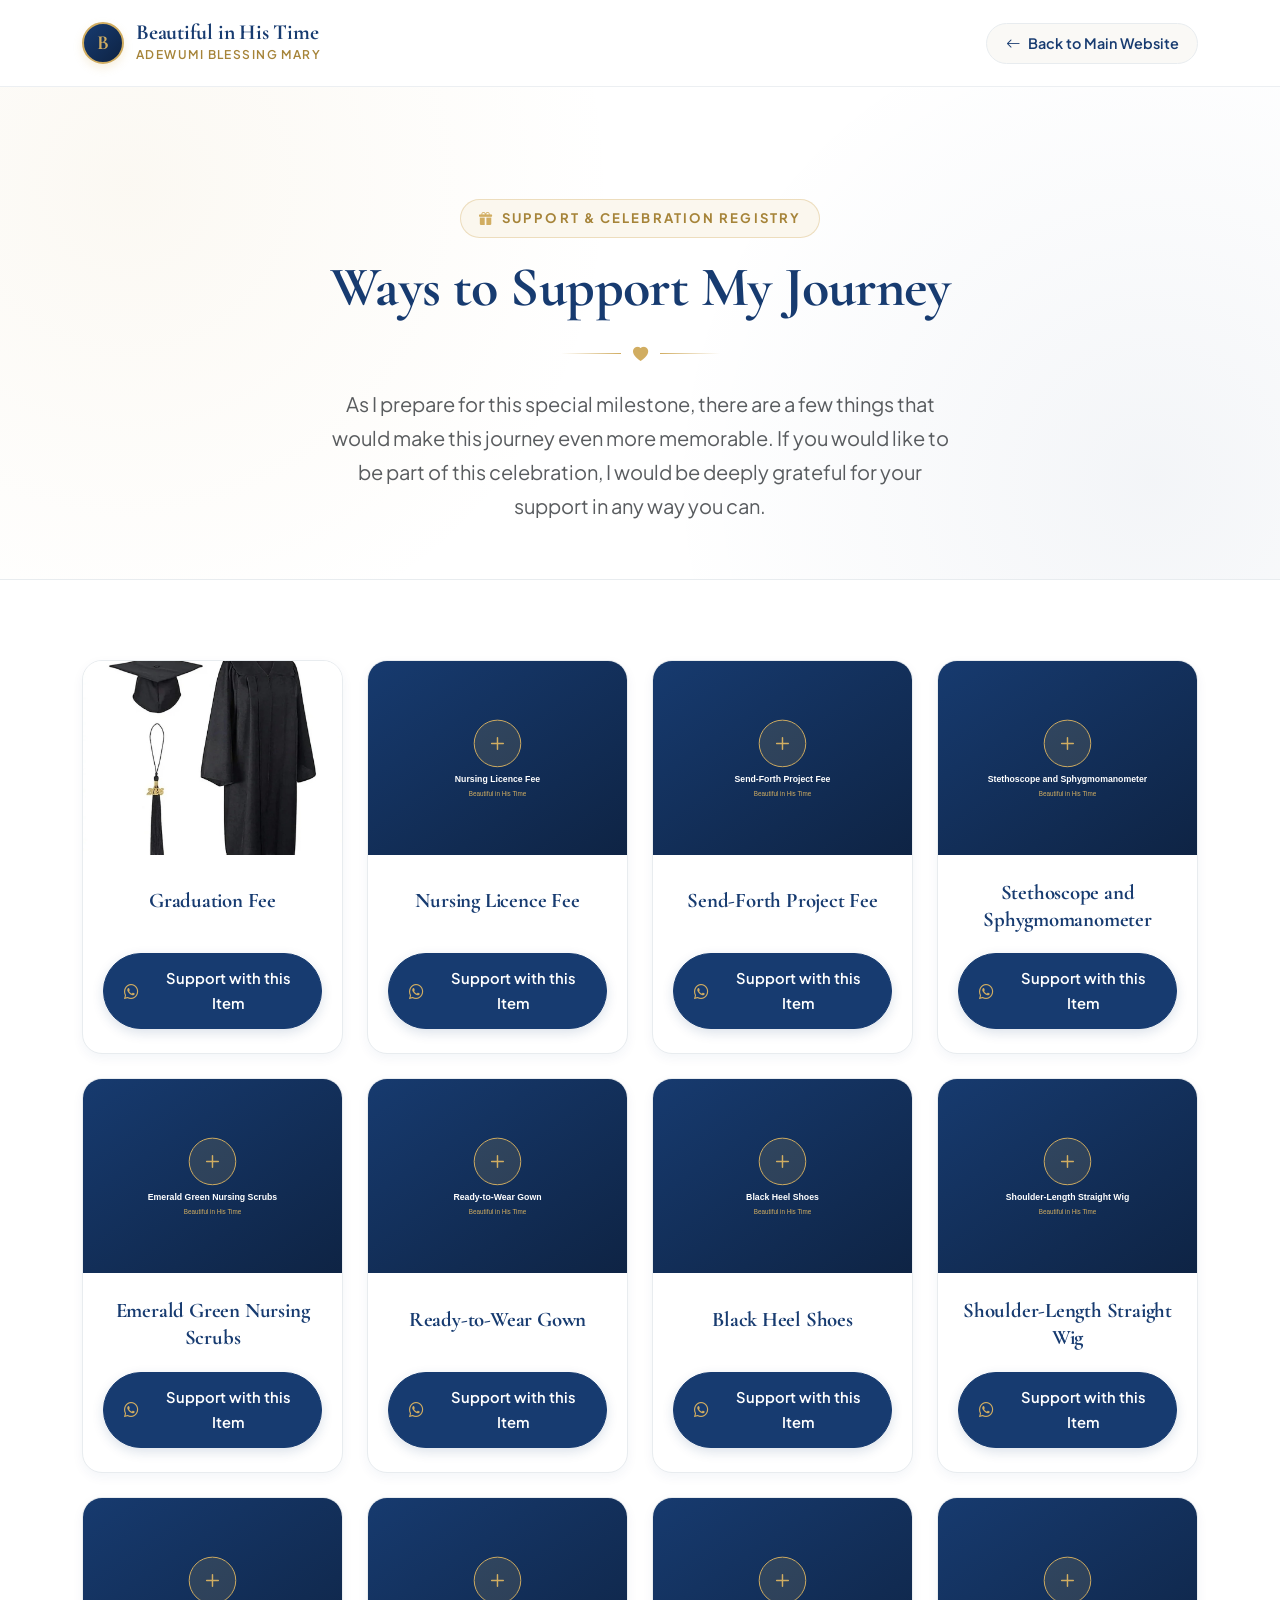
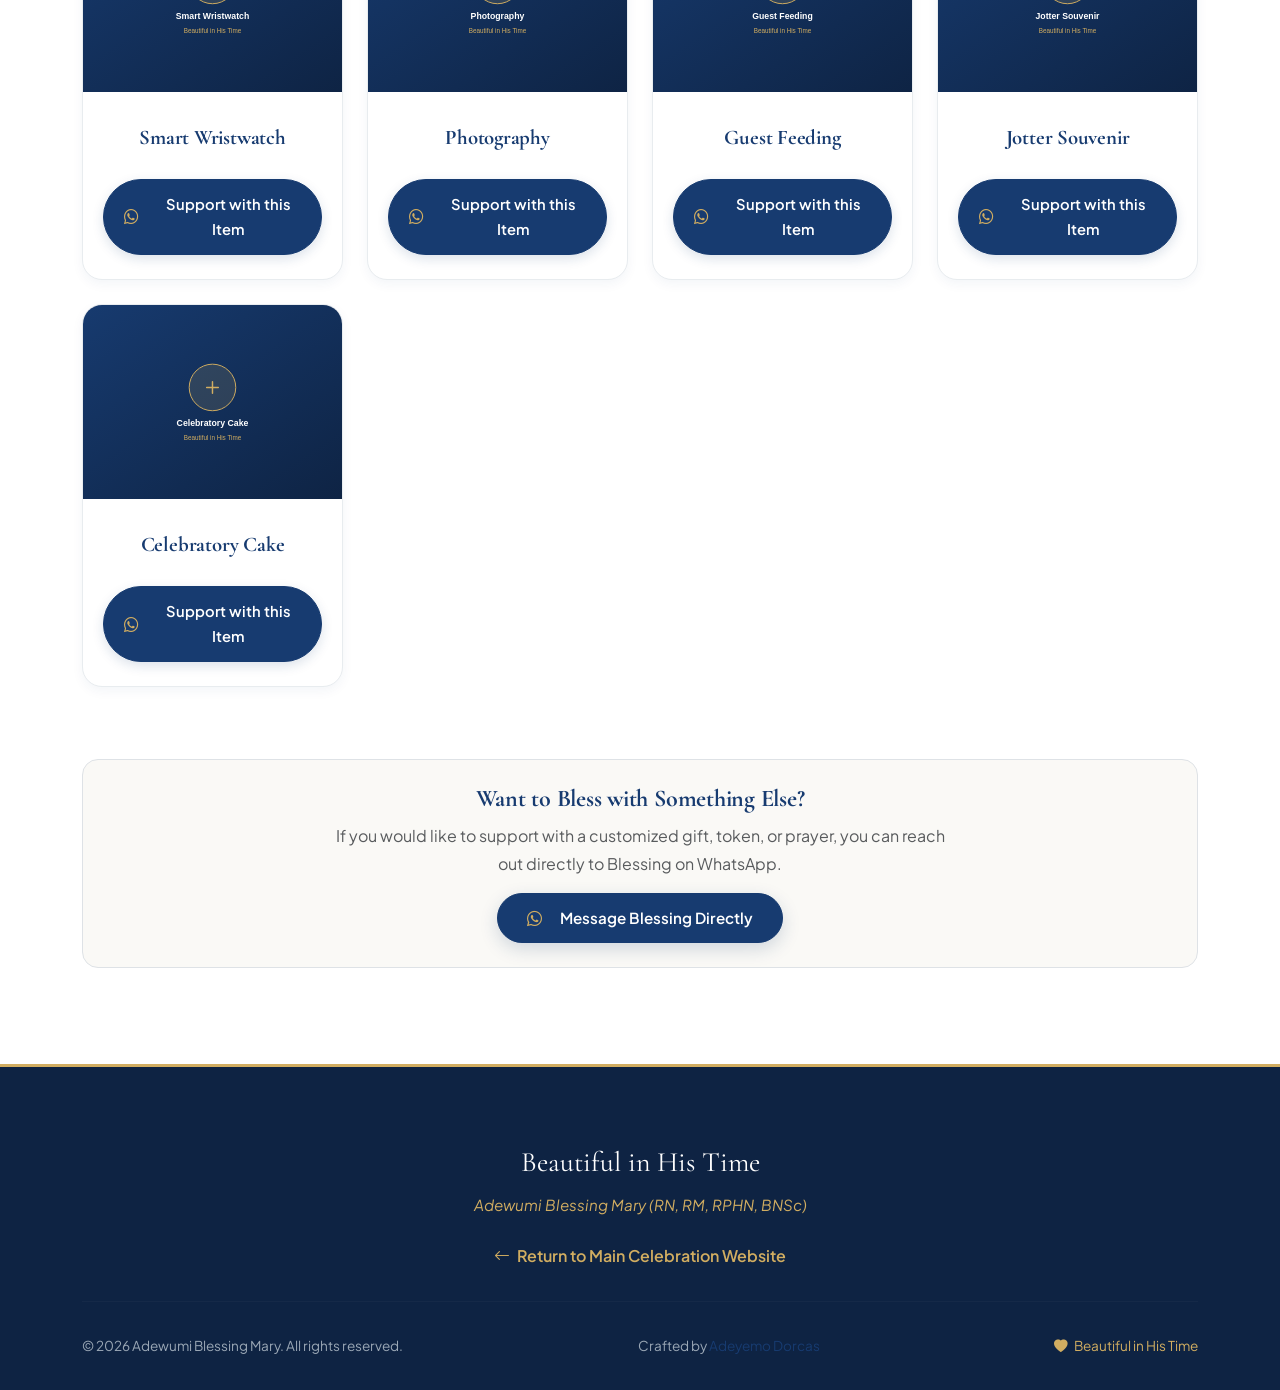
==== commit aa2732be: "Reordered the support item" ====
--- a/support.html
+++ b/support.html
@@ -121,7 +121,181 @@
       <div class="container">
         <!-- Injected via JavaScript from SITE_DATA.supportItems (or static fallback) -->
         <div id="support-grid" class="row">
-          <!-- Item 1: Black Heel Shoes -->
+          <!-- Item 1: Graduation Fee -->
+          <div class="col-xl-3 col-lg-4 col-md-6 col-sm-6 mb-4">
+            <div class="support-card">
+              <div class="support-card-img-box">
+                <img
+                  src="assets/images/graduation_gown.jpeg"
+                  alt="Black graduation gown, mortarboard, and tassel on a white background"
+                  class="support-card-img"
+                  loading="lazy"
+                  onerror="handleImgFallback(this, 'Graduation Fee')"
+                />
+              </div>
+              <div class="support-card-body">
+                <h2 class="support-card-title">Graduation Fee</h2>
+                <a
+                  href="https://wa.me/2348107144535?text=Hello%20Blessing%2C%20I%20would%20love%20to%20support%20you%20with%20the%20Graduation%20Fee.%20Please%20let%20me%20know%20how%20I%20can%20proceed."
+                  target="_blank"
+                  rel="noopener noreferrer"
+                  class="support-btn-wa"
+                  aria-label="Support with Graduation Fee on WhatsApp"
+                >
+                  <i class="bi bi-whatsapp text-gold me-2"></i>
+                  <span>Support with this Item</span>
+                </a>
+              </div>
+            </div>
+          </div>
+
+          <!-- Item 2: Nursing Licence Fee -->
+          <div class="col-xl-3 col-lg-4 col-md-6 col-sm-6 mb-4">
+            <div class="support-card">
+              <div class="support-card-img-box">
+                <img
+                  src="https://images.unsplash.com/photo-1589330694653-ded6df03f754?auto=format&fit=crop&w=1200&q=85"
+                  alt="Close-up of a signed official certificate document"
+                  class="support-card-img"
+                  loading="lazy"
+                  onerror="handleImgFallback(this, 'Nursing Licence Fee')"
+                />
+              </div>
+              <div class="support-card-body">
+                <h2 class="support-card-title">Nursing Licence Fee</h2>
+                <a
+                  href="https://wa.me/2348107144535?text=Hello%20Blessing%2C%20I%20would%20love%20to%20support%20you%20with%20the%20Nursing%20Licence%20Fee.%20Please%20let%20me%20know%20how%20I%20can%20proceed."
+                  target="_blank"
+                  rel="noopener noreferrer"
+                  class="support-btn-wa"
+                  aria-label="Support with Nursing Licence Fee on WhatsApp"
+                >
+                  <i class="bi bi-whatsapp text-gold me-2"></i>
+                  <span>Support with this Item</span>
+                </a>
+              </div>
+            </div>
+          </div>
+
+          <!-- Item 3: Send-Forth Project Fee -->
+          <div class="col-xl-3 col-lg-4 col-md-6 col-sm-6 mb-4">
+            <div class="support-card">
+              <div class="support-card-img-box">
+                <img
+                  src="https://images.pexels.com/photos/5452233/pexels-photo-5452233.jpeg?auto=compress&cs=tinysrgb&w=1200"
+                  alt="Black medical researcher collaborating with colleagues on a clinical research project"
+                  class="support-card-img"
+                  loading="lazy"
+                  onerror="handleImgFallback(this, 'Send-Forth Project Fee')"
+                />
+              </div>
+              <div class="support-card-body">
+                <h2 class="support-card-title">Send-Forth Project Fee</h2>
+                <a
+                  href="https://wa.me/2348107144535?text=Hello%20Blessing%2C%20I%20would%20love%20to%20support%20you%20with%20the%20Send-Forth%20Project%20Fee.%20Please%20let%20me%20know%20how%20I%20can%20proceed."
+                  target="_blank"
+                  rel="noopener noreferrer"
+                  class="support-btn-wa"
+                  aria-label="Support with Send-Forth Project Fee on WhatsApp"
+                >
+                  <i class="bi bi-whatsapp text-gold me-2"></i>
+                  <span>Support with this Item</span>
+                </a>
+              </div>
+            </div>
+          </div>
+
+          <!-- Item 4: Stethoscope and Sphygmomanometer -->
+          <div class="col-xl-3 col-lg-4 col-md-6 col-sm-6 mb-4">
+            <div class="support-card">
+              <div class="support-card-img-box">
+                <img
+                  src="https://images.unsplash.com/photo-1505751172876-fa1923c5c528?auto=format&fit=crop&w=1200&q=85"
+                  alt="Stethoscope and Sphygmomanometer"
+                  class="support-card-img"
+                  loading="lazy"
+                  onerror="
+                    handleImgFallback(this, 'Stethoscope and Sphygmomanometer')
+                  "
+                />
+              </div>
+              <div class="support-card-body">
+                <h2 class="support-card-title">
+                  Stethoscope and Sphygmomanometer
+                </h2>
+                <a
+                  href="https://wa.me/2348107144535?text=Hello%20Blessing%2C%20I%20would%20love%20to%20support%20you%20with%20the%20Stethoscope%20and%20Sphygmomanometer.%20Please%20let%20me%20know%20how%20I%20can%20proceed."
+                  target="_blank"
+                  rel="noopener noreferrer"
+                  class="support-btn-wa"
+                  aria-label="Support with Stethoscope and Sphygmomanometer on WhatsApp"
+                >
+                  <i class="bi bi-whatsapp text-gold me-2"></i>
+                  <span>Support with this Item</span>
+                </a>
+              </div>
+            </div>
+          </div>
+
+          <!-- Item 5: Emerald Green Nursing Scrubs -->
+          <div class="col-xl-3 col-lg-4 col-md-6 col-sm-6 mb-4">
+            <div class="support-card">
+              <div class="support-card-img-box">
+                <img
+                  src="https://images.pexels.com/photos/5207099/pexels-photo-5207099.jpeg?auto=compress&cs=tinysrgb&w=1200"
+                  alt="Nurse in green scrubs with a stethoscope"
+                  class="support-card-img"
+                  loading="lazy"
+                  onerror="
+                    handleImgFallback(this, 'Emerald Green Nursing Scrubs')
+                  "
+                />
+              </div>
+              <div class="support-card-body">
+                <h2 class="support-card-title">Emerald Green Nursing Scrubs</h2>
+                <a
+                  href="https://wa.me/2348107144535?text=Hello%20Blessing%2C%20I%20would%20love%20to%20support%20you%20with%20the%20Emerald%20Green%20Nursing%20Scrubs.%20Please%20let%20me%20know%20how%20I%20can%20proceed."
+                  target="_blank"
+                  rel="noopener noreferrer"
+                  class="support-btn-wa"
+                  aria-label="Support with Emerald Green Nursing Scrubs on WhatsApp"
+                >
+                  <i class="bi bi-whatsapp text-gold me-2"></i>
+                  <span>Support with this Item</span>
+                </a>
+              </div>
+            </div>
+          </div>
+
+          <!-- Item 6: Ready-to-Wear Gown -->
+          <div class="col-xl-3 col-lg-4 col-md-6 col-sm-6 mb-4">
+            <div class="support-card">
+              <div class="support-card-img-box">
+                <img
+                  src="https://images.unsplash.com/photo-1595777457583-95e059d581b8?auto=format&fit=crop&w=800&q=80"
+                  alt="Ready-to-Wear Gown"
+                  class="support-card-img"
+                  loading="lazy"
+                  onerror="handleImgFallback(this, 'Ready-to-Wear Gown')"
+                />
+              </div>
+              <div class="support-card-body">
+                <h2 class="support-card-title">Ready-to-Wear Gown</h2>
+                <a
+                  href="https://wa.me/2348107144535?text=Hello%20Blessing%2C%20I%20would%20love%20to%20support%20you%20with%20the%20Ready-to-Wear%20Gown.%20Please%20let%20me%20know%20how%20I%20can%20proceed."
+                  target="_blank"
+                  rel="noopener noreferrer"
+                  class="support-btn-wa"
+                  aria-label="Support with Ready-to-Wear Gown on WhatsApp"
+                >
+                  <i class="bi bi-whatsapp text-gold me-2"></i>
+                  <span>Support with this Item</span>
+                </a>
+              </div>
+            </div>
+          </div>
+
+          <!-- Item 7: Black Heel Shoes -->
           <div class="col-xl-3 col-lg-4 col-md-6 col-sm-6 mb-4">
             <div class="support-card">
               <div class="support-card-img-box">
@@ -149,7 +323,7 @@
             </div>
           </div>
 
-          <!-- Item 2: Shoulder-Length Straight Wig -->
+          <!-- Item 8: Shoulder-Length Straight Wig -->
           <div class="col-xl-3 col-lg-4 col-md-6 col-sm-6 mb-4">
             <div class="support-card">
               <div class="support-card-img-box">
@@ -179,97 +353,7 @@
             </div>
           </div>
 
-          <!-- Item 3: Emerald Green Nursing Scrubs -->
-          <div class="col-xl-3 col-lg-4 col-md-6 col-sm-6 mb-4">
-            <div class="support-card">
-              <div class="support-card-img-box">
-                <img
-                  src="https://images.pexels.com/photos/5207099/pexels-photo-5207099.jpeg?auto=compress&cs=tinysrgb&w=1200"
-                  alt="Nurse in green scrubs with a stethoscope"
-                  class="support-card-img"
-                  loading="lazy"
-                  onerror="
-                    handleImgFallback(this, 'Emerald Green Nursing Scrubs')
-                  "
-                />
-              </div>
-              <div class="support-card-body">
-                <h2 class="support-card-title">Emerald Green Nursing Scrubs</h2>
-                <a
-                  href="https://wa.me/2348107144535?text=Hello%20Blessing%2C%20I%20would%20love%20to%20support%20you%20with%20the%20Emerald%20Green%20Nursing%20Scrubs.%20Please%20let%20me%20know%20how%20I%20can%20proceed."
-                  target="_blank"
-                  rel="noopener noreferrer"
-                  class="support-btn-wa"
-                  aria-label="Support with Emerald Green Nursing Scrubs on WhatsApp"
-                >
-                  <i class="bi bi-whatsapp text-gold me-2"></i>
-                  <span>Support with this Item</span>
-                </a>
-              </div>
-            </div>
-          </div>
-
-          <!-- Item 4: Stethoscope and Sphygmomanometer -->
-          <div class="col-xl-3 col-lg-4 col-md-6 col-sm-6 mb-4">
-            <div class="support-card">
-              <div class="support-card-img-box">
-                <img
-                  src="https://images.unsplash.com/photo-1505751172876-fa1923c5c528?auto=format&fit=crop&w=1200&q=85"
-                  alt="Stethoscope and Sphygmomanometer"
-                  class="support-card-img"
-                  loading="lazy"
-                  onerror="
-                    handleImgFallback(this, 'Stethoscope and Sphygmomanometer')
-                  "
-                />
-              </div>
-              <div class="support-card-body">
-                <h2 class="support-card-title">
-                  Stethoscope and Sphygmomanometer
-                </h2>
-                <a
-                  href="https://wa.me/2348107144535?text=Hello%20Blessing%2C%20I%20would%20love%20to%20support%20you%20with%20the%20Stethoscope%20and%20Sphygmomanometer.%20Please%20let%20me%20know%20how%20I%20can%20proceed."
-                  target="_blank"
-                  rel="noopener noreferrer"
-                  class="support-btn-wa"
-                  aria-label="Support with Stethoscope and Sphygmomanometer on WhatsApp"
-                >
-                  <i class="bi bi-whatsapp text-gold me-2"></i>
-                  <span>Support with this Item</span>
-                </a>
-              </div>
-            </div>
-          </div>
-
-          <!-- Item 5: Ready-to-Wear Gown -->
-          <div class="col-xl-3 col-lg-4 col-md-6 col-sm-6 mb-4">
-            <div class="support-card">
-              <div class="support-card-img-box">
-                <img
-                  src="https://images.unsplash.com/photo-1595777457583-95e059d581b8?auto=format&fit=crop&w=800&q=80"
-                  alt="Ready-to-Wear Gown"
-                  class="support-card-img"
-                  loading="lazy"
-                  onerror="handleImgFallback(this, 'Ready-to-Wear Gown')"
-                />
-              </div>
-              <div class="support-card-body">
-                <h2 class="support-card-title">Ready-to-Wear Gown</h2>
-                <a
-                  href="https://wa.me/2348107144535?text=Hello%20Blessing%2C%20I%20would%20love%20to%20support%20you%20with%20the%20Ready-to-Wear%20Gown.%20Please%20let%20me%20know%20how%20I%20can%20proceed."
-                  target="_blank"
-                  rel="noopener noreferrer"
-                  class="support-btn-wa"
-                  aria-label="Support with Ready-to-Wear Gown on WhatsApp"
-                >
-                  <i class="bi bi-whatsapp text-gold me-2"></i>
-                  <span>Support with this Item</span>
-                </a>
-              </div>
-            </div>
-          </div>
-
-          <!-- Item 6: Smart Wristwatch -->
+          <!-- Item 9: Smart Wristwatch -->
           <div class="col-xl-3 col-lg-4 col-md-6 col-sm-6 mb-4">
             <div class="support-card">
               <div class="support-card-img-box">
@@ -289,90 +373,6 @@
                   rel="noopener noreferrer"
                   class="support-btn-wa"
                   aria-label="Support with Smart Wristwatch on WhatsApp"
-                >
-                  <i class="bi bi-whatsapp text-gold me-2"></i>
-                  <span>Support with this Item</span>
-                </a>
-              </div>
-            </div>
-          </div>
-
-          <!-- Item 7: Nursing Licence Fee -->
-          <div class="col-xl-3 col-lg-4 col-md-6 col-sm-6 mb-4">
-            <div class="support-card">
-              <div class="support-card-img-box">
-                <img
-                  src="https://images.unsplash.com/photo-1589330694653-ded6df03f754?auto=format&fit=crop&w=1200&q=85"
-                  alt="Close-up of a signed official certificate document"
-                  class="support-card-img"
-                  loading="lazy"
-                  onerror="handleImgFallback(this, 'Nursing Licence Fee')"
-                />
-              </div>
-              <div class="support-card-body">
-                <h2 class="support-card-title">Nursing Licence Fee</h2>
-                <a
-                  href="https://wa.me/2348107144535?text=Hello%20Blessing%2C%20I%20would%20love%20to%20support%20you%20with%20the%20Nursing%20Licence%20Fee.%20Please%20let%20me%20know%20how%20I%20can%20proceed."
-                  target="_blank"
-                  rel="noopener noreferrer"
-                  class="support-btn-wa"
-                  aria-label="Support with Nursing Licence Fee on WhatsApp"
-                >
-                  <i class="bi bi-whatsapp text-gold me-2"></i>
-                  <span>Support with this Item</span>
-                </a>
-              </div>
-            </div>
-          </div>
-
-          <!-- Item 8: Graduation Fee -->
-          <div class="col-xl-3 col-lg-4 col-md-6 col-sm-6 mb-4">
-            <div class="support-card">
-              <div class="support-card-img-box">
-                <img
-                  src="assets/images/graduation_gown.jpeg"
-                  alt="Black graduation gown, mortarboard, and tassel on a white background"
-                  class="support-card-img"
-                  loading="lazy"
-                  onerror="handleImgFallback(this, 'Graduation Fee')"
-                />
-              </div>
-              <div class="support-card-body">
-                <h2 class="support-card-title">Graduation Fee</h2>
-                <a
-                  href="https://wa.me/2348107144535?text=Hello%20Blessing%2C%20I%20would%20love%20to%20support%20you%20with%20the%20Graduation%20Fee.%20Please%20let%20me%20know%20how%20I%20can%20proceed."
-                  target="_blank"
-                  rel="noopener noreferrer"
-                  class="support-btn-wa"
-                  aria-label="Support with Graduation Fee on WhatsApp"
-                >
-                  <i class="bi bi-whatsapp text-gold me-2"></i>
-                  <span>Support with this Item</span>
-                </a>
-              </div>
-            </div>
-          </div>
-
-          <!-- Item 9: Send-Forth Project Fee -->
-          <div class="col-xl-3 col-lg-4 col-md-6 col-sm-6 mb-4">
-            <div class="support-card">
-              <div class="support-card-img-box">
-                <img
-                  src="https://images.pexels.com/photos/5452233/pexels-photo-5452233.jpeg?auto=compress&cs=tinysrgb&w=1200"
-                  alt="Black medical researcher collaborating with colleagues on a clinical research project"
-                  class="support-card-img"
-                  loading="lazy"
-                  onerror="handleImgFallback(this, 'Send-Forth Project Fee')"
-                />
-              </div>
-              <div class="support-card-body">
-                <h2 class="support-card-title">Send-Forth Project Fee</h2>
-                <a
-                  href="https://wa.me/2348107144535?text=Hello%20Blessing%2C%20I%20would%20love%20to%20support%20you%20with%20the%20Send-Forth%20Project%20Fee.%20Please%20let%20me%20know%20how%20I%20can%20proceed."
-                  target="_blank"
-                  rel="noopener noreferrer"
-                  class="support-btn-wa"
-                  aria-label="Support with Send-Forth Project Fee on WhatsApp"
                 >
                   <i class="bi bi-whatsapp text-gold me-2"></i>
                   <span>Support with this Item</span>
@@ -540,6 +540,15 @@
 
         <div class="footer-bottom">
           <div>&copy; 2026 Adewumi Blessing Mary. All rights reserved.</div>
+          <div>
+            Crafted by
+            <a
+              href="https://cutt.ly/dorcasodunola"
+              target="_blank"
+              rel="noopener noreferrer"
+              >Adeyemo Dorcas</a
+            >
+          </div>
           <div class="text-gold">
             <i class="bi bi-heart-fill me-1"></i> Beautiful in His Time
           </div>
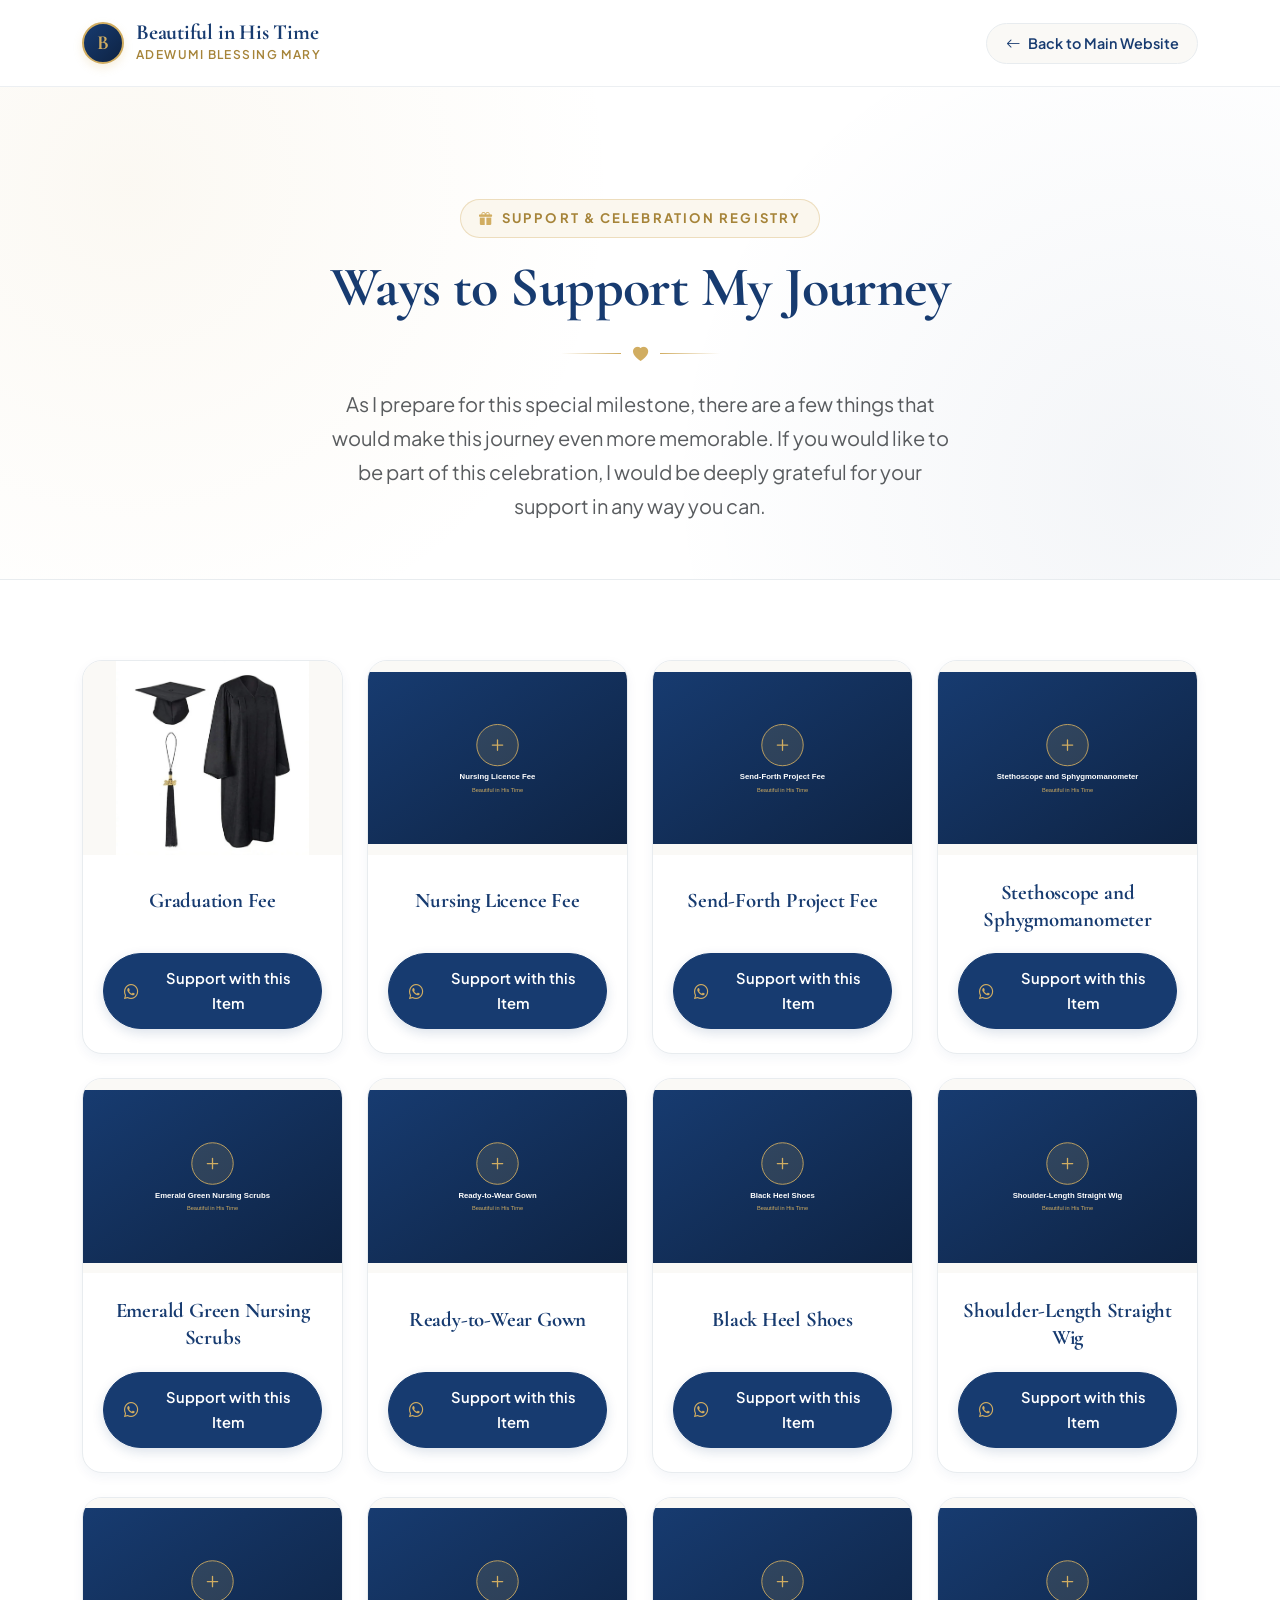
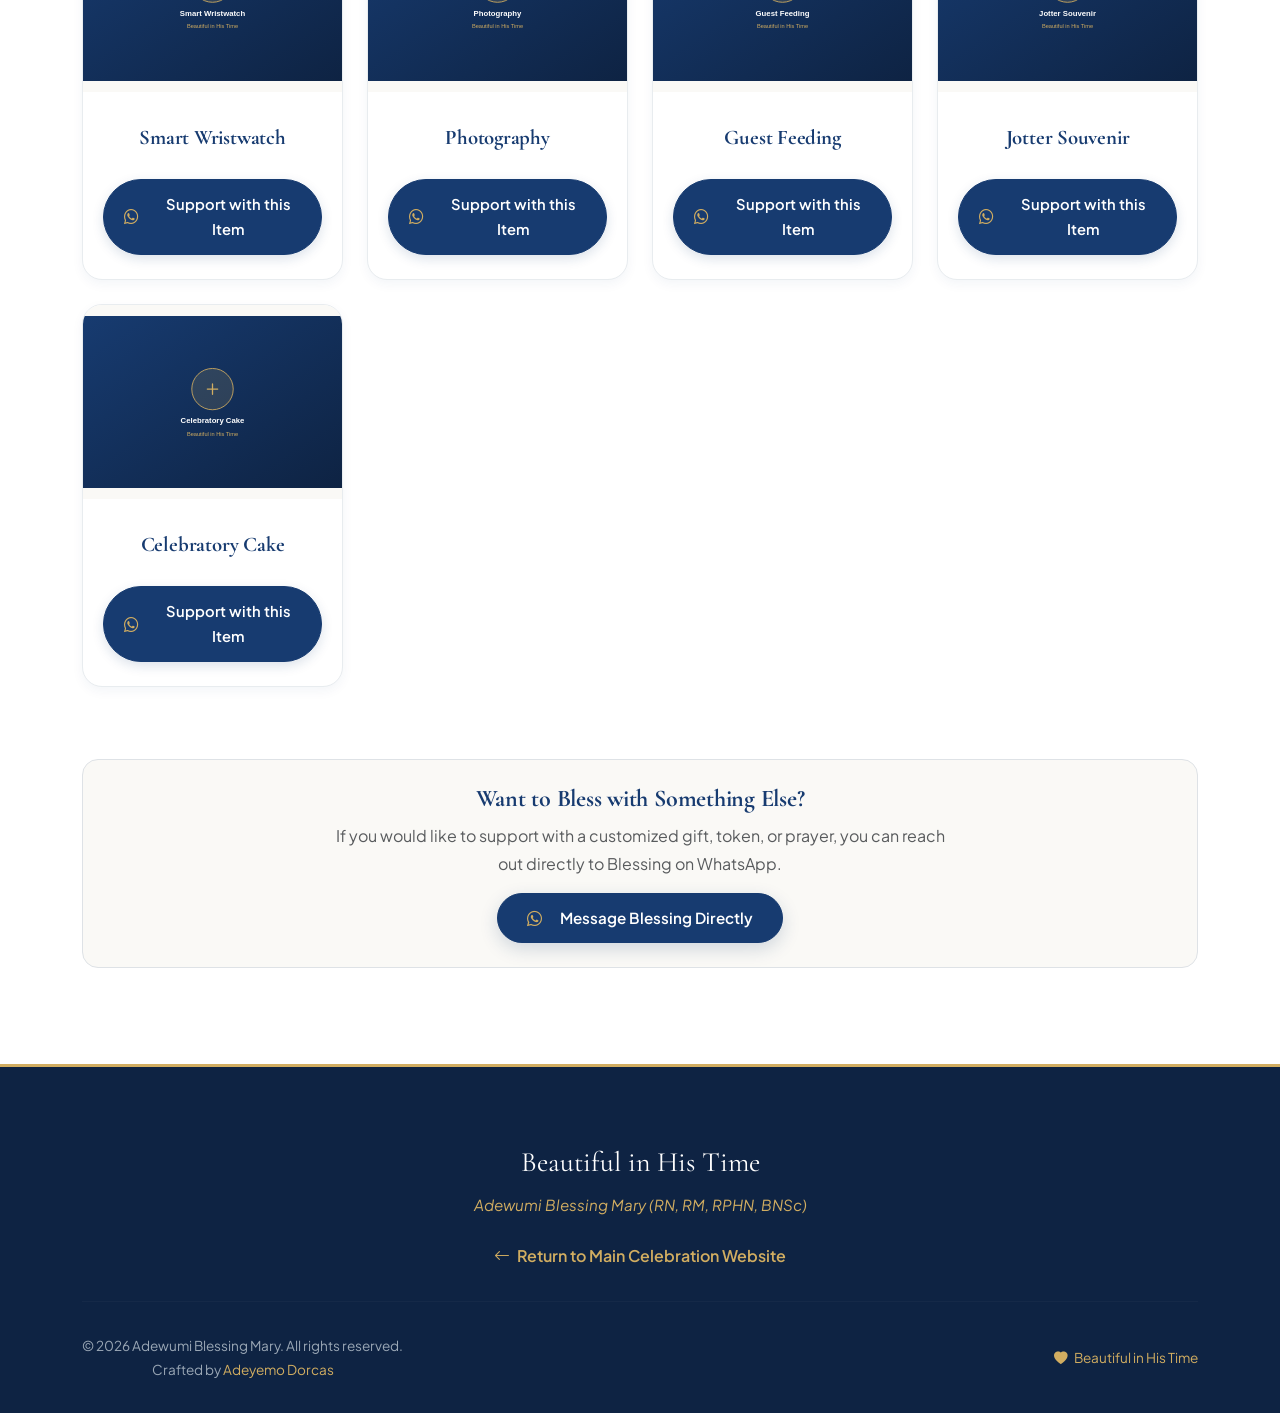
==== commit e5c59a23: "Changed connect to support" ====
--- a/support.html
+++ b/support.html
@@ -539,15 +539,18 @@
         <hr class="footer-divider" />
 
         <div class="footer-bottom">
-          <div>&copy; 2026 Adewumi Blessing Mary. All rights reserved.</div>
           <div>
-            Crafted by
-            <a
-              href="https://cutt.ly/dorcasodunola"
-              target="_blank"
-              rel="noopener noreferrer"
-              >Adeyemo Dorcas</a
-            >
+            <div>&copy; 2026 Adewumi Blessing Mary. All rights reserved.</div>
+            <div>
+              Crafted by
+              <a
+                href="https://cutt.ly/dorcasodunola"
+                target="_blank"
+                rel="noopener noreferrer"
+                class="text-gold"
+                >Adeyemo Dorcas</a
+              >
+            </div>
           </div>
           <div class="text-gold">
             <i class="bi bi-heart-fill me-1"></i> Beautiful in His Time
--- a/assets/css/style.css
+++ b/assets/css/style.css
@@ -747,28 +747,20 @@
   position: relative;
   box-shadow: var(--shadow-sm);
   border: 1px solid var(--color-border);
+  background-color: var(--color-bg-subtle);
 }
 
 .collage-item img {
   width: 100%;
   height: 100%;
   aspect-ratio: 1;
-  object-fit: cover;
-  transition: var(--transition-smooth);
-}
-
-.collage-item:hover img {
-  transform: scale(1.06);
+  object-fit: contain;
 }
 
 .collage-caption {
-  position: absolute;
-  bottom: 0;
-  left: 0;
-  right: 0;
-  background: linear-gradient(to top, rgba(14, 35, 67, 0.9) 0%, transparent 100%);
+  background-color: var(--color-blue-dark);
   color: #FFFFFF;
-  padding: 1.5rem 1rem 0.75rem;
+  padding: 0.75rem 1rem;
   font-size: 0.78rem;
   font-weight: 600;
 }
@@ -928,13 +920,8 @@
 .moments-carousel-img {
   width: 100%;
   height: 100%;
-  object-fit: cover;
-  transition: var(--transition-smooth);
+  object-fit: contain;
   display: block;
-}
-
-.moments-carousel-card:hover .moments-carousel-img {
-  transform: scale(1.05);
 }
 
 /* Carousel Navigation Arrows */
@@ -1104,12 +1091,7 @@
 .support-card-img {
   width: 100%;
   height: 100%;
-  object-fit: cover;
-  transition: var(--transition-smooth);
-}
-
-.support-card:hover .support-card-img {
-  transform: scale(1.05);
+  object-fit: contain;
 }
 
 .support-card-body {
@@ -1486,12 +1468,7 @@
 .wishlist-img {
   width: 100%;
   height: 100%;
-  object-fit: cover;
-  transition: var(--transition-smooth);
-}
-
-.wishlist-card:hover .wishlist-img {
-  transform: scale(1.05);
+  object-fit: contain;
 }
 
 .wishlist-category-badge {
